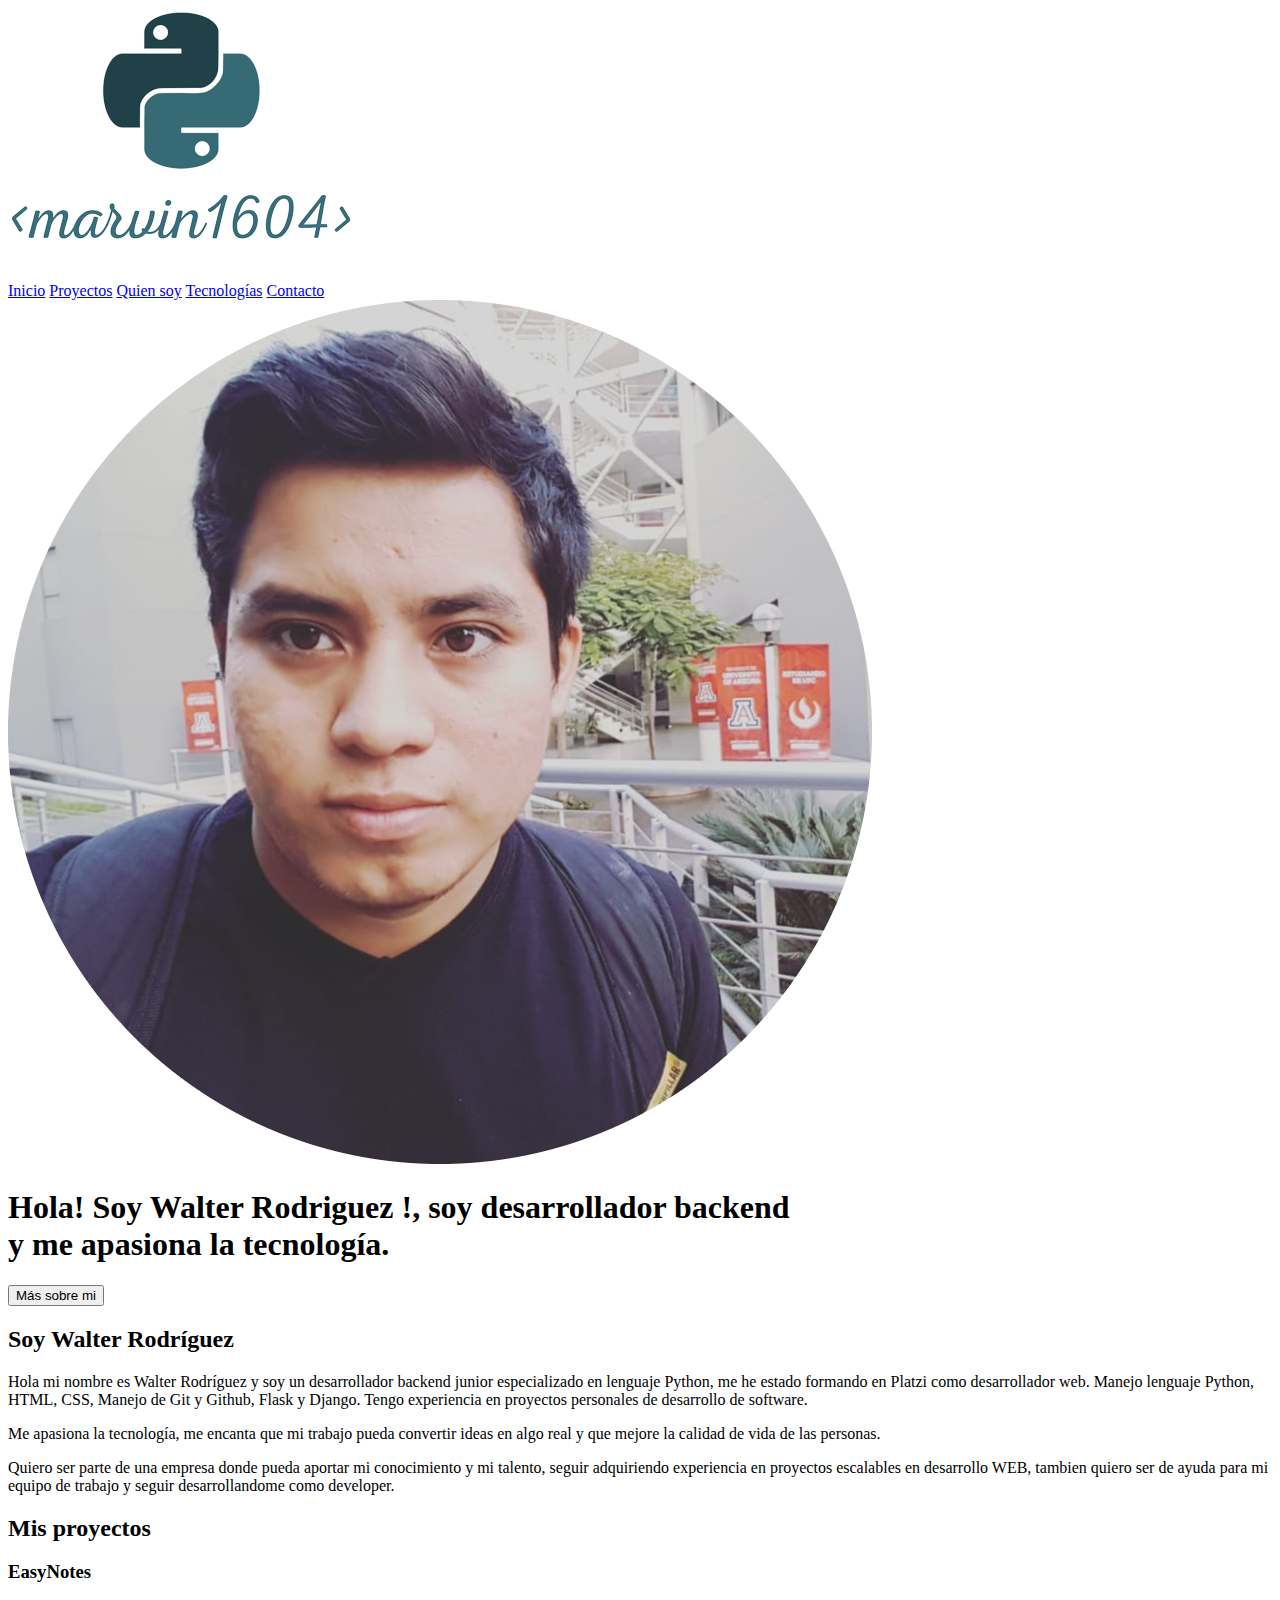
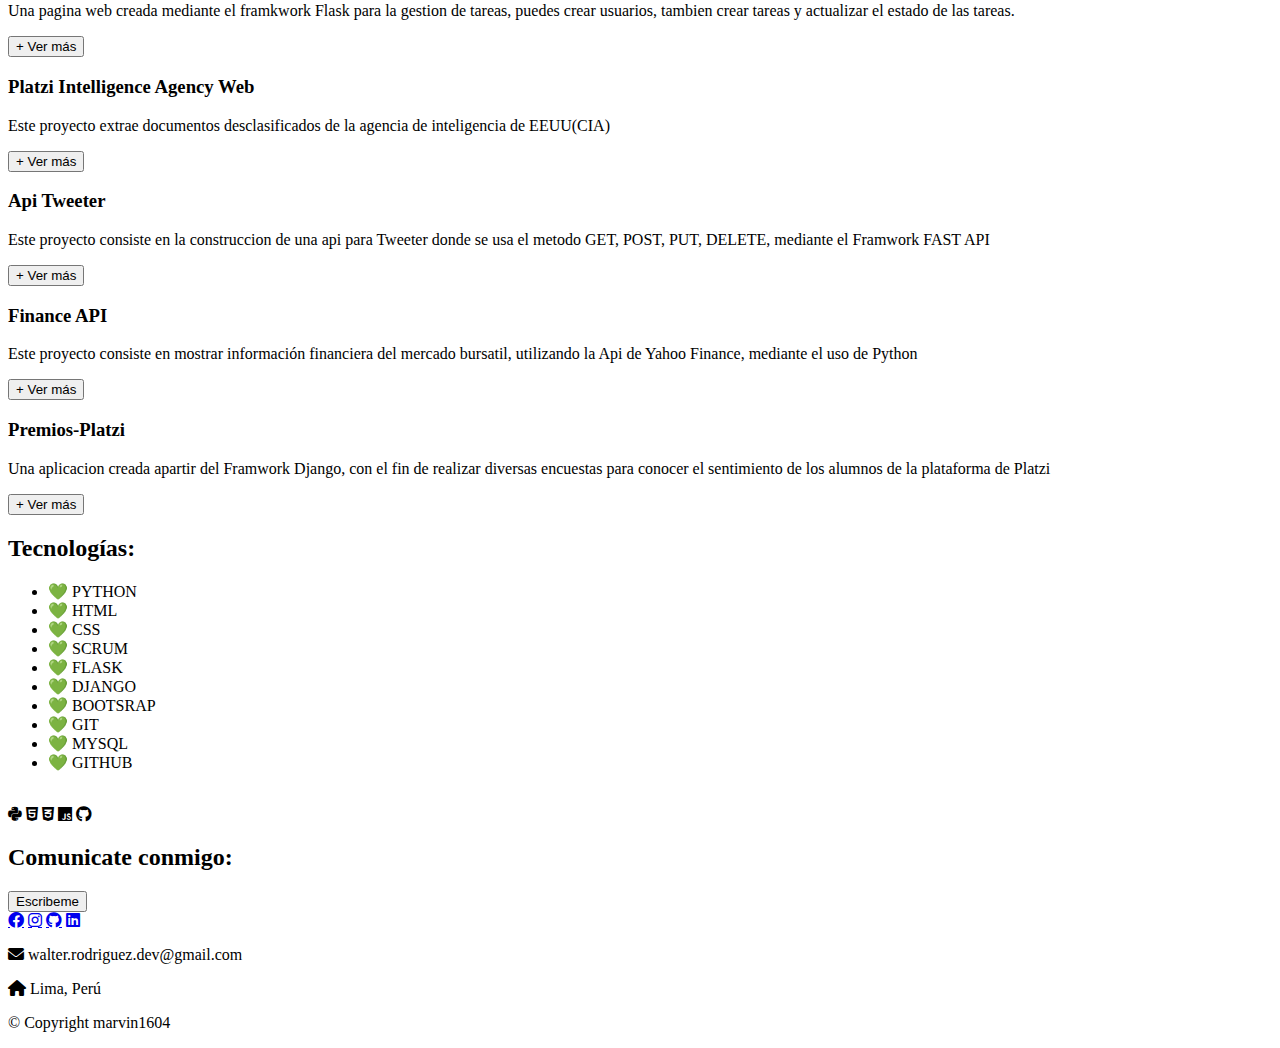
==== index.html @ da9e0333 "corrigiendo enlace de archivo css" ====
<!DOCTYPE html>
<html lang="es">
<head>
  <meta charset="UTF-8"/>
  <meta http-equiv="X-UA-Compatible" content="IE=edge">
  <meta name="description" content="Esta pagina te mostrará las proyectos de marvin1604"/>
  <meta name="robots" content="index,follow">
  <title>Marvin1604|Portafolio</title>
  <meta name="viewport" content="width=device-width, inictial-scale=1.0">
  <link rel="stylesheet" href="/portafolio/css/styles.css">
  <!-- <link rel="stylesheet" href="/css/styles.css"> -->
  <link rel="icon" type="icono.png" href="./images/icono.png" />
  <link rel="stylesheet" href="https://cdnjs.cloudflare.com/ajax/libs/font-awesome/6.0.0/css/all.min.css" integrity="sha512-9usAa10IRO0HhonpyAIVpjrylPvoDwiPUiKdWk5t3PyolY1cOd4DSE0Ga+ri4AuTroPR5aQvXU9xC6qOPnzFeg==" crossorigin="anonymous" referrerpolicy="no-referrer" />
</head>

<body>
  
  <header>
    <div class="container">
      <a href= "https://marvin1604.github.io/portafolio/"  class="logo">
        <img  src="./images/marvin1604-6.png" alt="logo-marca">
      </a>
      <h2 class="nombre"></h2>
      <nav>
        <a href="index.html">Inicio</a>
        <a href="#mis-proyectos">Proyectos</a>
        <a href="#soy-yo">Quien soy</a>
        <a href="#tecnologias">Tecnologías</a>
        <a href="#contactanos">Contacto</a>
      </nav>
    </div>    
  </header>

  <section id="hero">
    <img src="./images/foto2.png" />
    <h1>Hola! Soy Walter Rodriguez !, soy desarrollador backend<br>
      y me apasiona la tecnología.</h1>
    <form action="#soy-yo">
      <button>Más sobre mi</button>
    </form>
  </section>

  <section id="soy-yo">    
    <div class="container">
      <div class="img-container"></div> 
      <div class="texto">
        <h2>Soy <span class="color-acento">Walter Rodríguez</span> </h2>
        <p>Hola mi nombre es Walter Rodríguez y soy un desarrollador backend junior especializado en lenguaje Python, me he estado formando en Platzi como desarrollador web. Manejo lenguaje Python, HTML, CSS, Manejo de Git y Github, Flask y Django. Tengo experiencia en proyectos personales de desarrollo de software.
        </p>
        <p>
          Me apasiona la tecnología, me encanta que mi trabajo pueda convertir ideas en algo real y que mejore la calidad de vida de las personas.
        </p>
        <p>
          Quiero ser parte de una empresa donde pueda aportar mi conocimiento y mi talento, seguir adquiriendo experiencia en proyectos escalables en desarrollo WEB, tambien quiero ser de ayuda para mi equipo de trabajo y seguir desarrollandome como developer.
        </p>
      </div>     
    </div>
  </section>

  <section id="mis-proyectos">
    <div class="container">
      <h2>Mis proyectos</h2>
      <div class="proyectos">
        <div class="carta">
          <h3>EasyNotes</h3>
          <p>Una pagina web creada mediante el framkwork Flask para la gestion de tareas,
            puedes crear usuarios, tambien crear tareas y actualizar el estado de las tareas.

          </p>
          <form action="https://github.com/marvin1604/easy-notes">
            <button>+ Ver más</button>
          </form>        
        </div>
        <div class="carta">
          <h3>Platzi Intelligence Agency Web</h3>
          <p>Este proyecto extrae documentos desclasificados
             de la  agencia de inteligencia de EEUU(CIA)
          </p>
          <form action="https://github.com/marvin1604/intelligence-agency">
            <button>+ Ver más</button>
          </form>
        </div>
        <div class="carta">
          <h3>Api Tweeter</h3>
          <p>Este proyecto consiste en la construccion de una api para Tweeter
            donde se usa el metodo GET, POST, PUT, DELETE, mediante el Framwork FAST API
          </p>
          <form action="https://github.com/marvin1604/API_tweeter">
            <button>+ Ver más</button>
          </form>
        </div>
        <div class="carta">
          <h3>Finance API</h3>
          <p>Este proyecto consiste en mostrar información financiera del mercado bursatil,
            utilizando la Api de Yahoo Finance, mediante el uso de Python
          </p>
          <form action="https://github.com/marvin1604/financeAPI">
            <button>+ Ver más</button>
          </form>
        </div>
        <div class="carta">
          <h3>Premios-Platzi</h3>
          <p>Una aplicacion creada apartir del Framwork Django, con el fin de realizar 
            diversas encuestas para conocer el sentimiento de los alumnos de la plataforma
            de Platzi
          </p>
          <form action="https://github.com/marvin1604/Premios-Platzi">
            <button>+ Ver más</button>
          </form>
        </div>
      </div>      
    </div>

  </section>
  
  <section id="tecnologias">    
    <div class="container">
      <h2>Tecnologías:</h2>
      <ul>
        <li>💚 PYTHON</li>
        <li>💚 HTML</li>
        <li>💚 CSS</li>
        <li>💚 SCRUM</li>
        <li>💚 FLASK</li>
        <li>💚 DJANGO</li>
        <li>💚 BOOTSRAP</li>
        <li>💚 GIT</li>
        <li>💚 MYSQL</li>
        <li>💚 GITHUB</li>
        <br>
      </ul>      
    </div>
    <div class="buttons-tecnologias">
      <i class="fab fa-python"></i>
      <i class="fab fa-html5"></i>
      <i class="fab fa-css3-alt"></i>
      <i class="fab fa-js"></i>
      <i class="fa-brands fa-github"></i>
    </div>
  </section>

  <section id="contactanos">
    <h2>Comunicate conmigo:</h2>
    <form action="mailto:walter.rodriguez.dev@gmail.com">
      <button>Escribeme</button>
    </form>
  </section>

  <footer>
    <div class="container">
      <section id="buttons-footer"> 
        <a href="https://www.facebook.com/mar.rodriguez.7359/" class="fab fa-facebook"></a>
        <a href="https://www.instagram.com/developer_python_/" class="fab fa-instagram"></a>
        <a href="https://github.com/marvin1604" class="fab fa-github"></a>
        <a href="https://www.linkedin.com/in/walter-rodriguez-sanchez-67bb8a1b5/" class="fab fa-linkedin"></a>
      </section>
      <p id="email"><span class="fa-solid fa-envelope"></span> walter.rodriguez.dev@gmail.com</p>
      <!-- <p id="phone"><span class="fa-solid fa-mobile-screen-button"></span> +51921823153</p> -->
      <p id="country"> <span class="fa-solid fa-house"></span> Lima, Perú</p>

      <p>&copy; Copyright marvin1604 </p>
    </div>
  </footer>
  
  
  
</body>
</html>
---- css/styles.css ----
*{
    box-sizing: border-box;
}
html{
    scroll-behavior: smooth;
    /* width: 100%; */
}
body{
    font-family: sans-serif;
    margin: 0;
    
}
h1{ font-size: 3em}
h2{ font-size: 2.5em}
h3{ font-size: 2em}
p{ font-size: 1.25em}
ul{ list-style: none}
li{ font-size: 1.2em;}
button{
    font-size: 1em;
    padding: 15px 15px;
    border-radius: 15px;
    border: 2px solid grey;
    box-shadow: 2px 2px 10px rgb(0, 0, 0, 0.5);
    color: white;
    background-color: rgb(17, 159, 159);
}
button:hover{
    
    background-color: rgb(10, 96, 96);
}

.container{
    max-width: 1400px;
    margin: auto;
}

.color-acento{color: rgb(10, 96, 96)}

header{
    display: flex;
    min-height: 80px;
    background-color: rgb(245,245,245);
    justify-content: space-between;
    align-items: center;
    padding: 10px;
}

header.logo{
    margin: 10;
    display: flex;
    align-items: left;
    padding: 10px 10px;
}

header .container{
    display: flex;    
    /* flex-direction: column; */
    align-items: center;
}

.logo img{
    margin-left: 10px;
    width: 150px;
}
header nav{
    /* display:flex; */
    flex-direction: column;
    text-align: center;
    font-weight: 600;
    padding-bottom: 0px;
    font-weight: bold;
}
header nav a{
    padding: 15px;
    
}
header a{
    padding: 5px;
    text-decoration: none;
    font-weight: bold;
    color: black;
}

header a:hover{
    color: rgb(10, 96, 96);
}

#hero{
    display:flex;
    align-items: center;
    justify-content: center;
    text-align: center;
    flex-direction: column;
    height: 120vh;
    color: rgb(245,245,245);
    background-image: linear-gradient(
        0deg,
        rgba(0,0,0,0.5),
        rgba(0,0,0,0.5)
    ),url("/portafolio/images/hero2.jpg");
    background-repeat: no-repeat;
    background-size: cover;
    background-position: center center;
}

#hero button{
    font-size: 15px;
}
#hero img{
    height: 30%;
}

#soy-yo .img-container{
    margin: 0px;
}

#soy-yo .container{
    text-align: justify;
    padding: 230px 12px;
}

#mis-proyectos{
    background-color: rgb(6, 51, 51);
    color: rgb(245,245,245);
    text-align: center;

}

#mis-proyectos .container{
    padding: 230px 0px;
}
#mis-proyectos h2{
    margin-top: 30px;
    font-size: 3em;
}


#mis-proyectos .carta{
    background-size: cover;
    background-position: center center;
    padding: 50px;
    margin: 20px;
    border-radius: 20px;
}
.carta:first-child{
    background-image: linear-gradient(
        0deg,
        rgba(0,0,0,0.5),
        rgba(0,0,0,0.5)),
        url("/portafolio/images/easy.JPG");
    background-repeat: no-repeat;
    background-size: cover;
    background-position: center center;
    
}
.carta:nth-child(2){
    background-image: linear-gradient(
        0deg,
        rgba(0,0,0,0.5),
        rgba(0,0,0,0.5)),
        url("/portafolio/images/agency.JPG");
        background-repeat: no-repeat;
    background-size: cover;
    background-position: center center;
}
.carta:nth-child(3){
    background-image: linear-gradient(
        0deg,
        rgba(0,0,0,0.5),
        rgba(0,0,0,0.5)),
        url("/portafolio/images/fastapi.JPG");
        background-repeat: no-repeat;
    background-size: cover;
    background-position: center center;
    
}
.carta:nth-child(4){
    background-image: linear-gradient(
        0deg,
        rgba(0,0,0,0.5),
        rgba(0,0,0,0.5)),
        url("/portafolio/images/Finance-Api.JPG");
        background-repeat: no-repeat;
    background-size: cover;
    background-position: center center;
    
}
.carta:nth-child(5){
    background-image: linear-gradient(
        0deg,
        rgba(0,0,0,0.5),
        rgba(0,0,0,0.5)),
        url("/portafolio/images/premios_platzi.jpg");
        background-repeat: no-repeat;
    background-size: cover;
    background-position: center center;
    
}
#tecnologias{
    
    padding: 200px 12px;
}
#tecnologias .container{    
    text-align: initial;
    margin-left: 80px;
}
#tecnologias li{
    margin: 16px 0px;
    font-weight: bold;
}

#tecnologias .buttons-tecnologias{
    min-width: 300px;
    display: flex;
    justify-content: center;
    /* flex-direction: column; */
    text-align: center;
    justify-content: space-around;
    
}
#tecnologias i{
    padding: 20px 10px;
    text-decoration: none;
    font-size: 35px;
    width: 50px;
    height: 50px;
    line-height: 10px;
    text-align: center;
    color: white;
    background-color: rgb(124, 116, 19);
    border-radius: 50%;
    box-shadow: 2px 2px 5px rgb(0, 0, 0, 0.5);
    transition: all .4s ease-in-out;
}

#contactanos{
    display: flex;
    flex-direction: column;
    justify-content: center;
    align-items: center;
    text-align: center;
    background-color: rgb(6, 51, 51);
    color: rgb(245,245,245);
    height: 100vh;
}

footer{    
    background-color: rgb(245,245,245);
    padding: 10px ;
    text-align: center;
}
footer .container{
    
    color: rgb(8, 8, 9);
    font-weight: bold;
    font-size: 12px;    
}
footer #buttons-footer{
    min-width: 300px;
    display: flex;
    justify-content: center;
}
#buttons-footer a{
    text-decoration: none;
    font-size: 35px;
    width: 50px;
    height: 50px;
    line-height: 50px;
    text-align: center;
    color: white;
    background-color: rgb(19, 20, 80);
    border-radius: 50%;
    box-shadow: 2px 2px 5px rgb(0, 0, 0, 0.5);
    transition: all .4s ease-in-out;
}
#buttons-footer a:hover{
    transform: scale(1.2);
}

@media(min-width: 720px){
    header{
        position: fixed;
        width: 100%;
    }
    header .container{
        display: root;        
        flex-direction: row;
        justify-content: space-between;
    }
    header nav{        
        flex-direction: row;
        flex-direction: column;
        padding-bottom: 0px;
        padding-right: 30px;
        padding: 0 100px;        
    }
    header nav a{
        text-transform: uppercase ;
    }

    #soy-yo .container{
        display: flex;
        justify-content: space-evenly;
    }
    #soy-yo .texto{
        width: 50%;
        padding: 0px 40px;
        max-width: 600px;
        display: flex;
        flex-direction: column;
        justify-content: center;
    }
    #soy-yo .img-container{
        background-image: url(/portafolio/images/foto2.png);
        background-repeat: none;
        background-size: cover;
        background-position: center center;
        height: 500px;
        width: 500px;
    }
    #mis-proyectos .proyectos{
    display:flex;
    justify-content: center;    
    }

    #mis-proyectos p{
        display: block;  
        padding: 10px; 
        }
    #mis-proyectos h3{
        margin-top: 10px;  
        }
    #mis-proyectos h2{
        margin-top: 10px;
        font-size: 3em;
    }
    #mis-proyectos .carta{
        padding:  10px;
        max-width: 200px;  
        
    }
    .carta:first-child{
        background-image: linear-gradient(
            0deg,
            rgba(0,0,0,0.5),
            rgba(0,0,0,0.5)),
            url("/portafolio/images/easy.JPG");
        background-repeat: no-repeat;
        background-size: cover;
        background-position: center center;        
    }
    .carta:nth-child(2){
        background-image: linear-gradient(
            0deg,
            rgba(0,0,0,0.5),
            rgba(0,0,0,0.5)),
            url("/portafolio/images/agency.JPG");
            background-repeat: no-repeat;
        background-size: cover;
        background-position: center center;
    }
    .carta:nth-child(3){
        background-image: linear-gradient(
            0deg,
            rgba(0,0,0,0.5),
            rgba(0,0,0,0.5)),
            url("/portafolio/images/fastapi.JPG");
            background-repeat: no-repeat;
        background-size: cover;
        background-position: center center;
        
    }
    .carta:nth-child(4){
        background-image: linear-gradient(
            0deg,
            rgba(0,0,0,0.5),
            rgba(0,0,0,0.5)),
            url("/portafolio/images/Finance-Api.JPG");
            background-repeat: no-repeat;
        background-size: cover;
        background-position: center center;
        
    }
    .carta:nth-child(5){
        background-image: linear-gradient(
            0deg,
            rgba(0,0,0,0.5),
            rgba(0,0,0,0.5)),
            url("/portafolio/images/premios_platzi.jpg");
            background-repeat: no-repeat;
        background-size: cover;
        background-position: center center;
        
    }
    #tecnologias{
        background-image: url(/portafolio/images/tecnologias.png);
        background-size: 800px 400px;
        background-repeat: no-repeat;
        background-position: 70% 40%;        
    }
    #tecnologias .container{
        text-align: initial;
    }
    #tecnologias ul{
        margin-left: 150px;
    }
    #tecnologias i{
        padding: 30px 10px;
        text-decoration: none;
        font-size: 70px;
        width: 100px;
        height: 100px;
        line-height: 30px;
        text-align: center;
        color: white;
        background-color: rgb(124, 116, 19);
        border-radius: 50%;
        box-shadow: 2px 2px 5px rgb(0, 0, 0, 0.5);
        transition: all .4s ease-in-out;
    }
    #tecnologias i:hover{
        transform: scale(1.2);
    }    
}
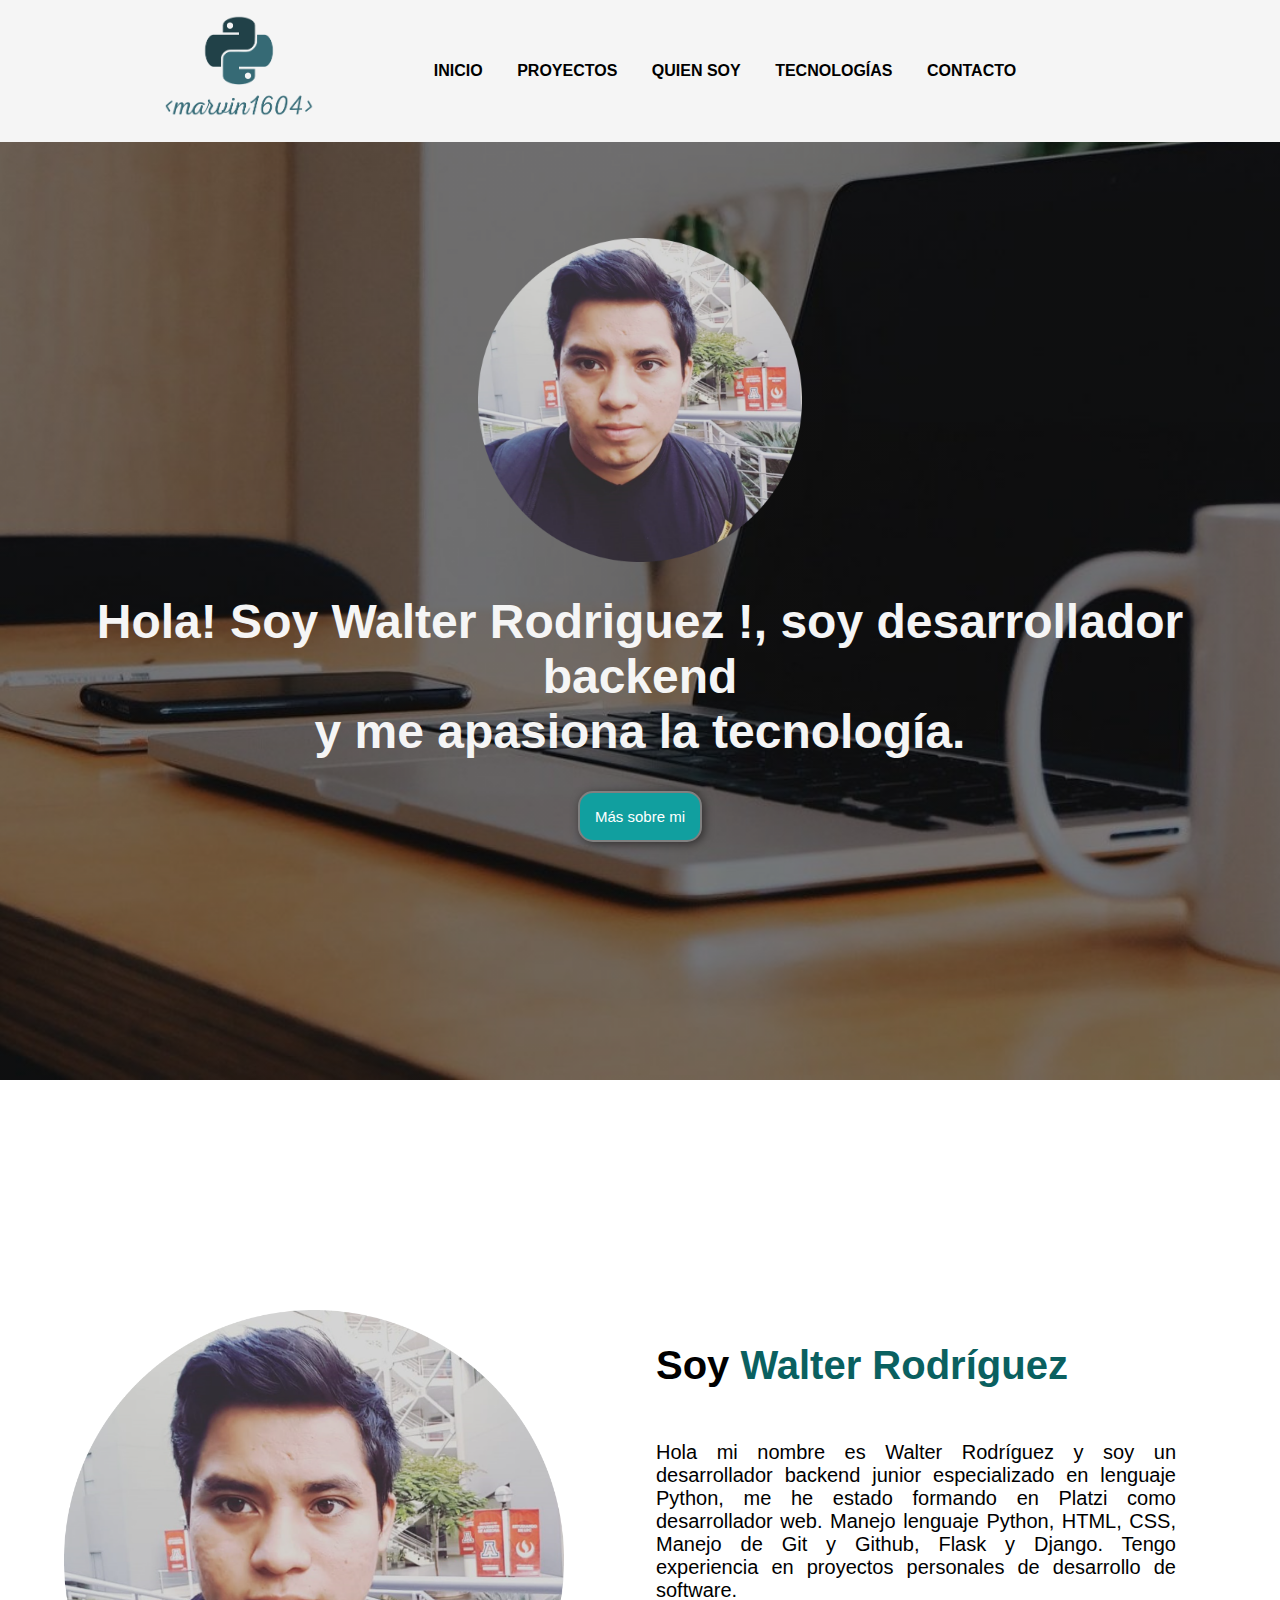
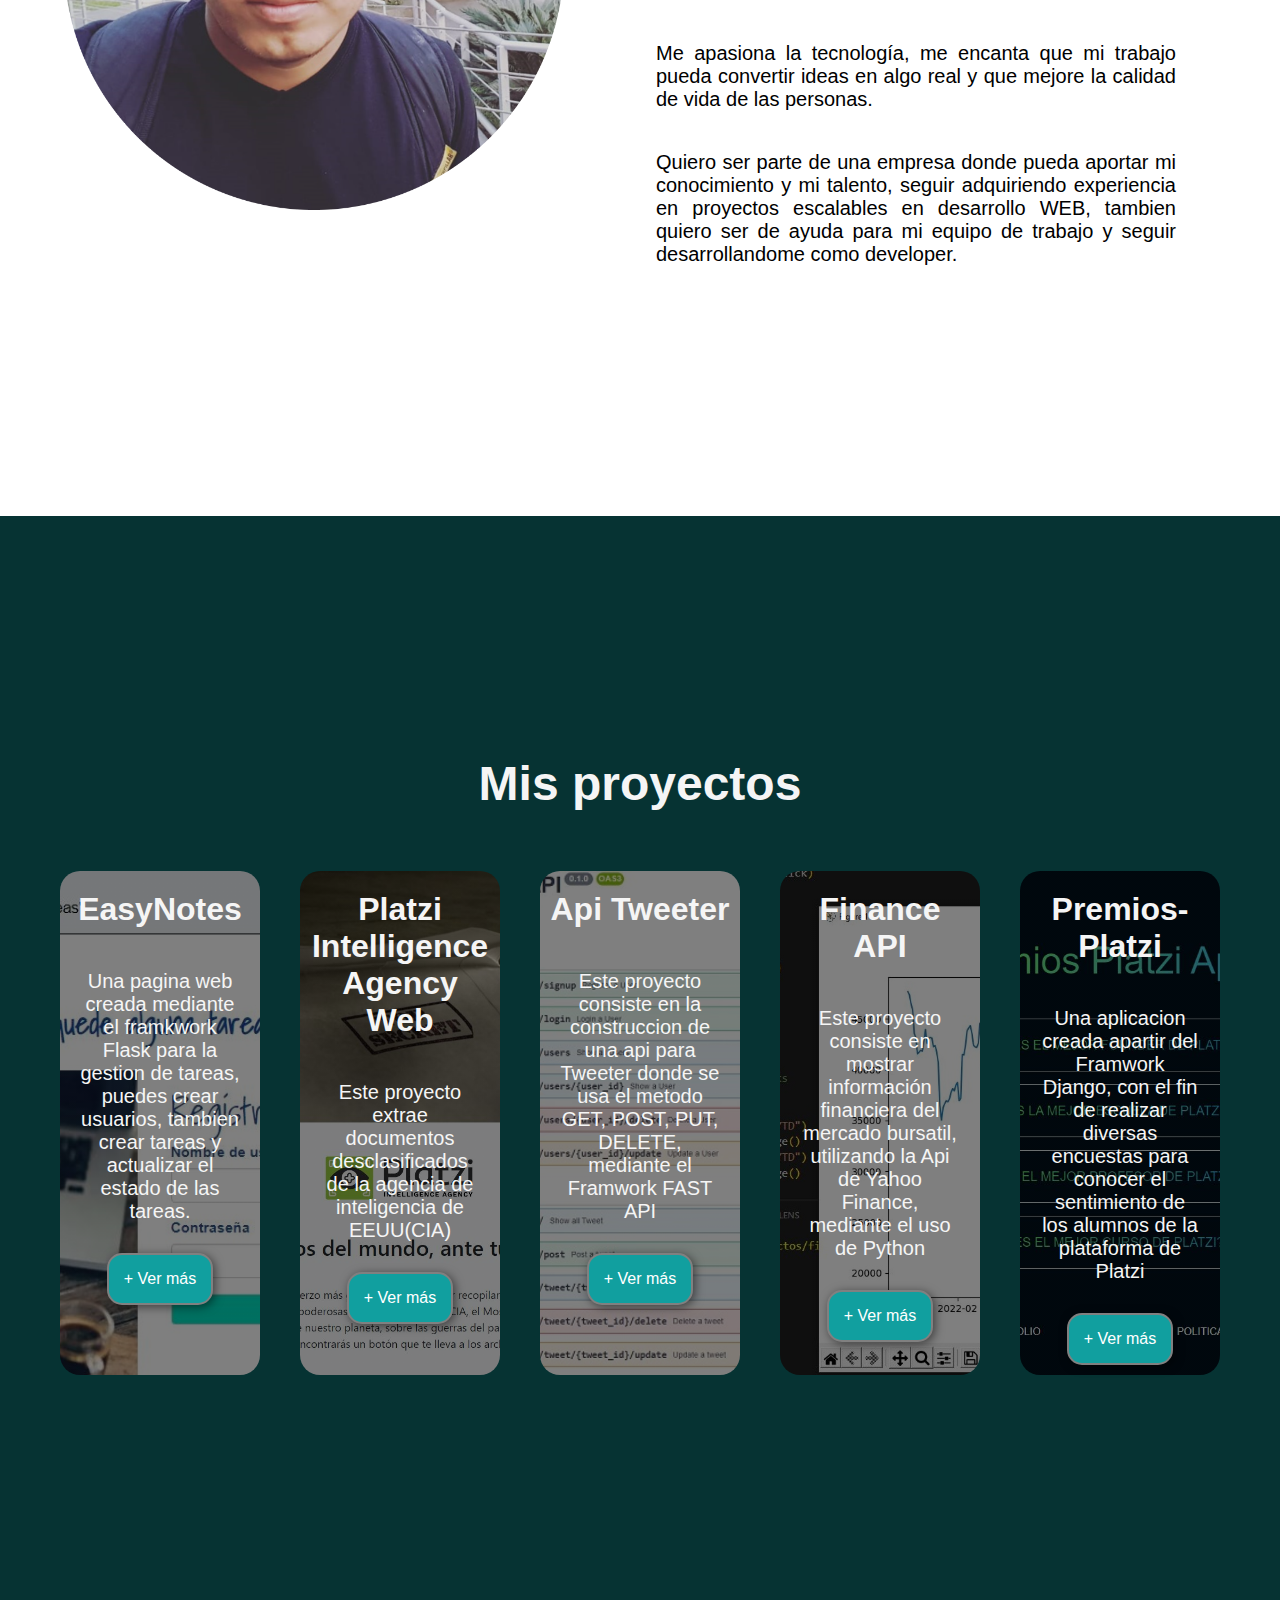
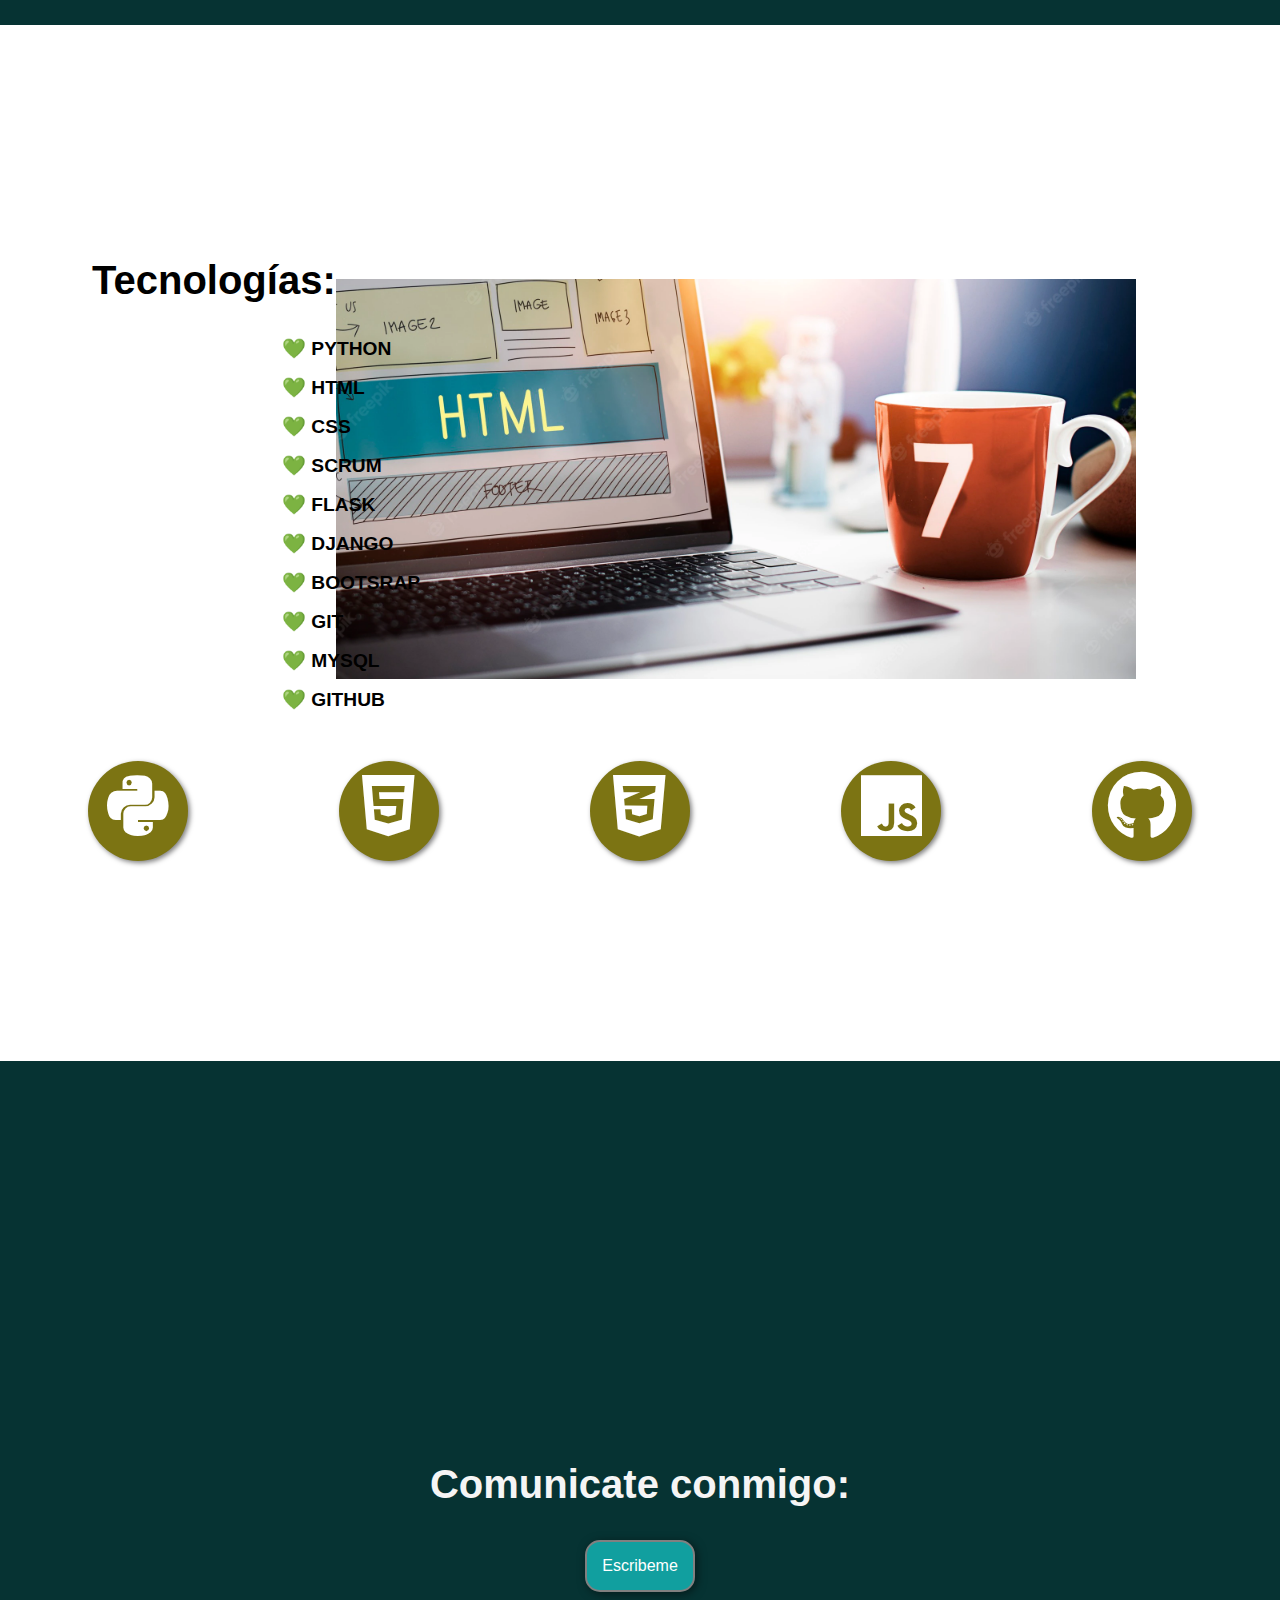
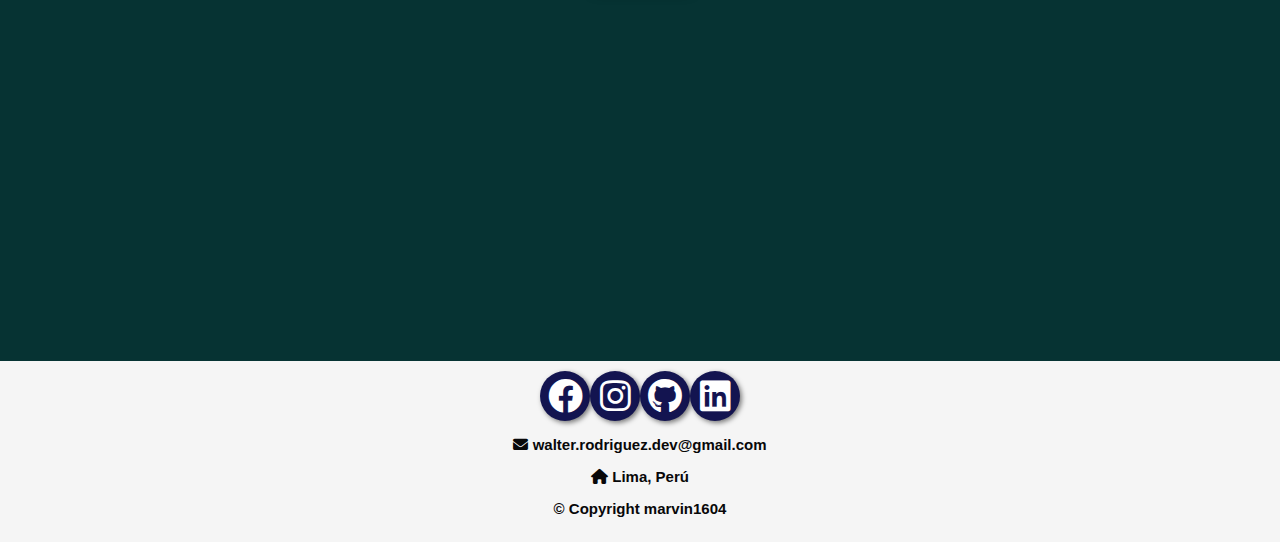
==== commit 770d98dc: "agregando rutas para imagenes" ====
--- a/index.html
+++ b/index.html
@@ -7,8 +7,7 @@
   <meta name="robots" content="index,follow">
   <title>Marvin1604|Portafolio</title>
   <meta name="viewport" content="width=device-width, inictial-scale=1.0">
-  <link rel="stylesheet" href="/portafolio/css/styles.css">
-  <!-- <link rel="stylesheet" href="/css/styles.css"> -->
+  <link rel="stylesheet" href="./css/styles.css">
   <link rel="icon" type="icono.png" href="./images/icono.png" />
   <link rel="stylesheet" href="https://cdnjs.cloudflare.com/ajax/libs/font-awesome/6.0.0/css/all.min.css" integrity="sha512-9usAa10IRO0HhonpyAIVpjrylPvoDwiPUiKdWk5t3PyolY1cOd4DSE0Ga+ri4AuTroPR5aQvXU9xC6qOPnzFeg==" crossorigin="anonymous" referrerpolicy="no-referrer" />
 </head>
--- a/css/styles.css
+++ b/css/styles.css
@@ -98,7 +98,7 @@
         0deg,
         rgba(0,0,0,0.5),
         rgba(0,0,0,0.5)
-    ),url("/portafolio/images/hero2.jpg");
+    ),url("../images/hero2.jpg");
     background-repeat: no-repeat;
     background-size: cover;
     background-position: center center;
@@ -148,7 +148,7 @@
         0deg,
         rgba(0,0,0,0.5),
         rgba(0,0,0,0.5)),
-        url("/portafolio/images/easy.JPG");
+        url("../images/easy.JPG");
     background-repeat: no-repeat;
     background-size: cover;
     background-position: center center;
@@ -159,7 +159,7 @@
         0deg,
         rgba(0,0,0,0.5),
         rgba(0,0,0,0.5)),
-        url("/portafolio/images/agency.JPG");
+        url("../images/agency.JPG");
         background-repeat: no-repeat;
     background-size: cover;
     background-position: center center;
@@ -169,7 +169,7 @@
         0deg,
         rgba(0,0,0,0.5),
         rgba(0,0,0,0.5)),
-        url("/portafolio/images/fastapi.JPG");
+        url("../images/fastapi.JPG");
         background-repeat: no-repeat;
     background-size: cover;
     background-position: center center;
@@ -180,7 +180,7 @@
         0deg,
         rgba(0,0,0,0.5),
         rgba(0,0,0,0.5)),
-        url("/portafolio/images/Finance-Api.JPG");
+        url("../images/Finance-Api.JPG");
         background-repeat: no-repeat;
     background-size: cover;
     background-position: center center;
@@ -191,7 +191,7 @@
         0deg,
         rgba(0,0,0,0.5),
         rgba(0,0,0,0.5)),
-        url("/portafolio/images/premios_platzi.jpg");
+        url("../images/premios_platzi.JPG");
         background-repeat: no-repeat;
     background-size: cover;
     background-position: center center;
@@ -312,7 +312,7 @@
         justify-content: center;
     }
     #soy-yo .img-container{
-        background-image: url(/portafolio/images/foto2.png);
+        background-image: url(../images/foto2.png);
         background-repeat: none;
         background-size: cover;
         background-position: center center;
@@ -345,7 +345,7 @@
             0deg,
             rgba(0,0,0,0.5),
             rgba(0,0,0,0.5)),
-            url("/portafolio/images/easy.JPG");
+            url("../images/easy.JPG");
         background-repeat: no-repeat;
         background-size: cover;
         background-position: center center;        
@@ -355,7 +355,7 @@
             0deg,
             rgba(0,0,0,0.5),
             rgba(0,0,0,0.5)),
-            url("/portafolio/images/agency.JPG");
+            url("../images/agency.JPG");
             background-repeat: no-repeat;
         background-size: cover;
         background-position: center center;
@@ -365,7 +365,7 @@
             0deg,
             rgba(0,0,0,0.5),
             rgba(0,0,0,0.5)),
-            url("/portafolio/images/fastapi.JPG");
+            url("../images/fastapi.JPG");
             background-repeat: no-repeat;
         background-size: cover;
         background-position: center center;
@@ -376,7 +376,7 @@
             0deg,
             rgba(0,0,0,0.5),
             rgba(0,0,0,0.5)),
-            url("/portafolio/images/Finance-Api.JPG");
+            url("../images/Finance-Api.JPG");
             background-repeat: no-repeat;
         background-size: cover;
         background-position: center center;
@@ -387,14 +387,14 @@
             0deg,
             rgba(0,0,0,0.5),
             rgba(0,0,0,0.5)),
-            url("/portafolio/images/premios_platzi.jpg");
+            url("../images/premios_platzi.JPG");
             background-repeat: no-repeat;
         background-size: cover;
         background-position: center center;
         
     }
     #tecnologias{
-        background-image: url(/portafolio/images/tecnologias.png);
+        background-image: url(../images/tecnologias.png);
         background-size: 800px 400px;
         background-repeat: no-repeat;
         background-position: 70% 40%;        
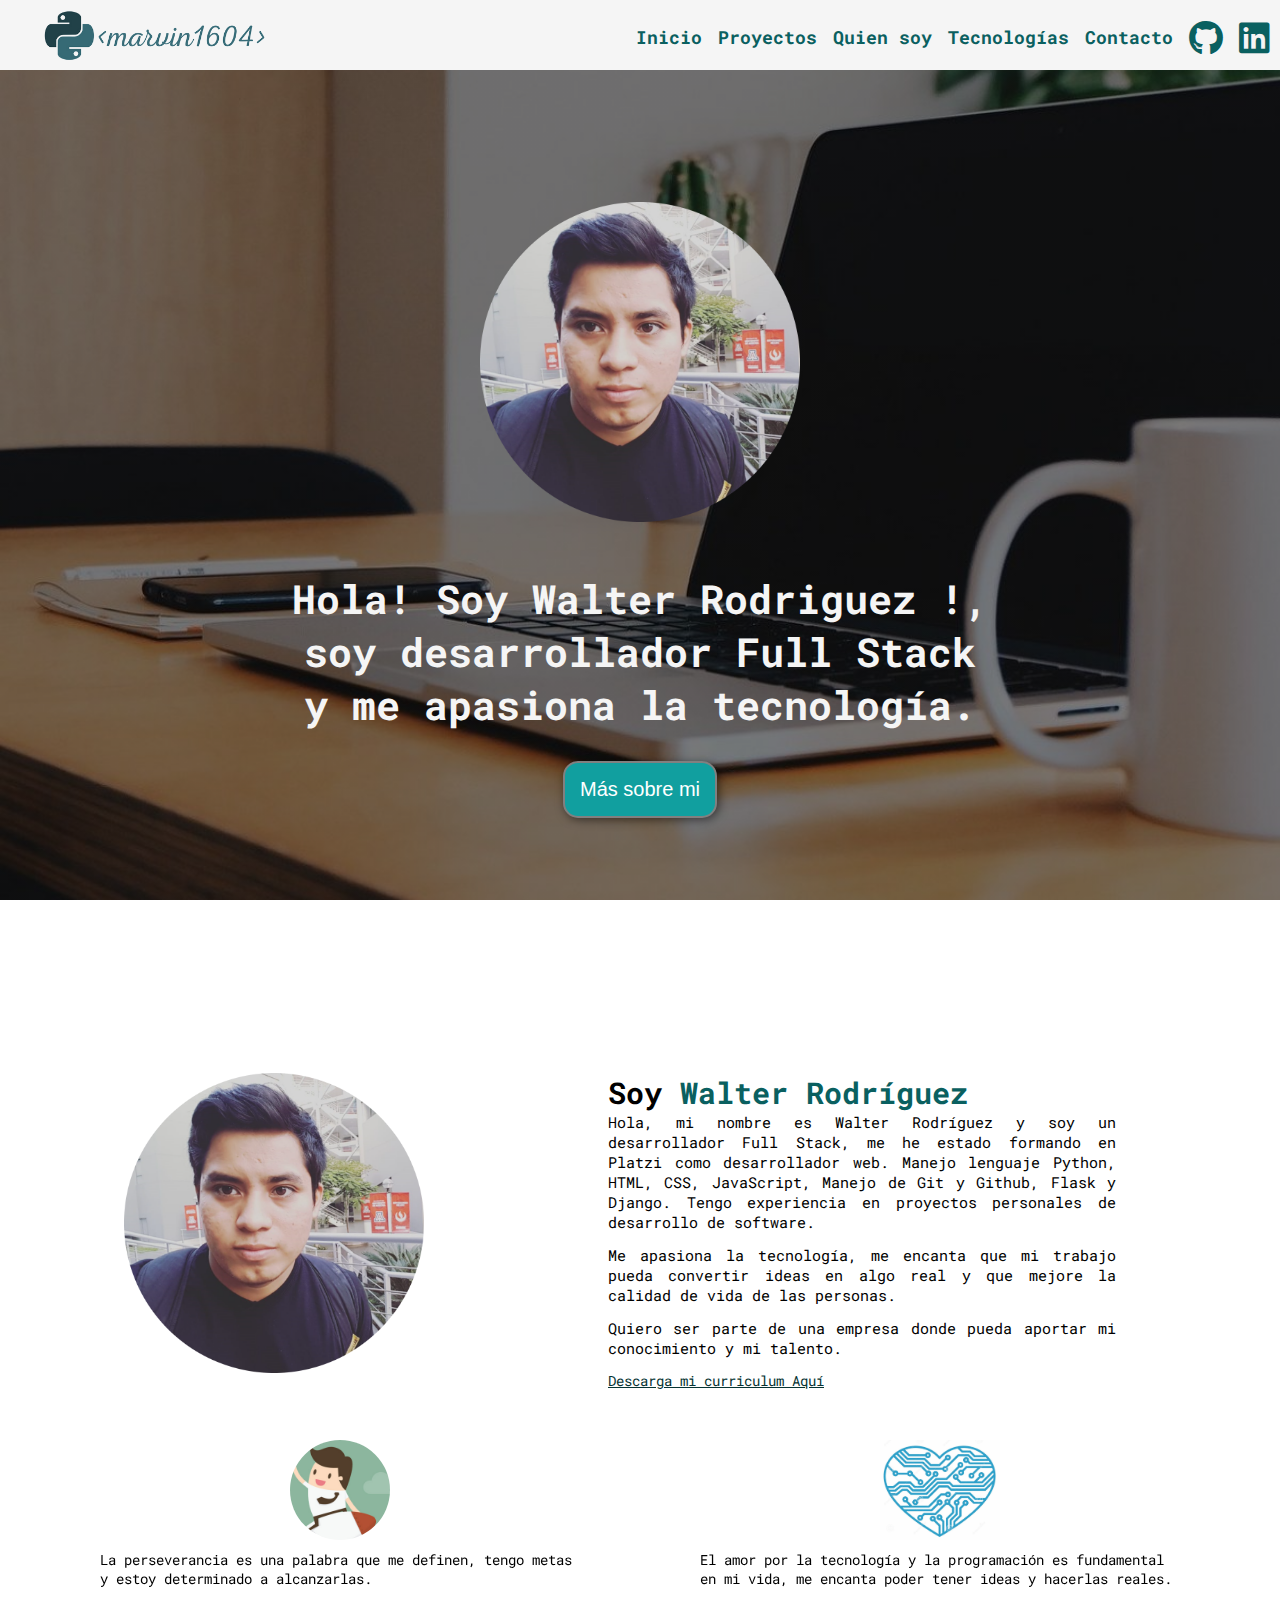
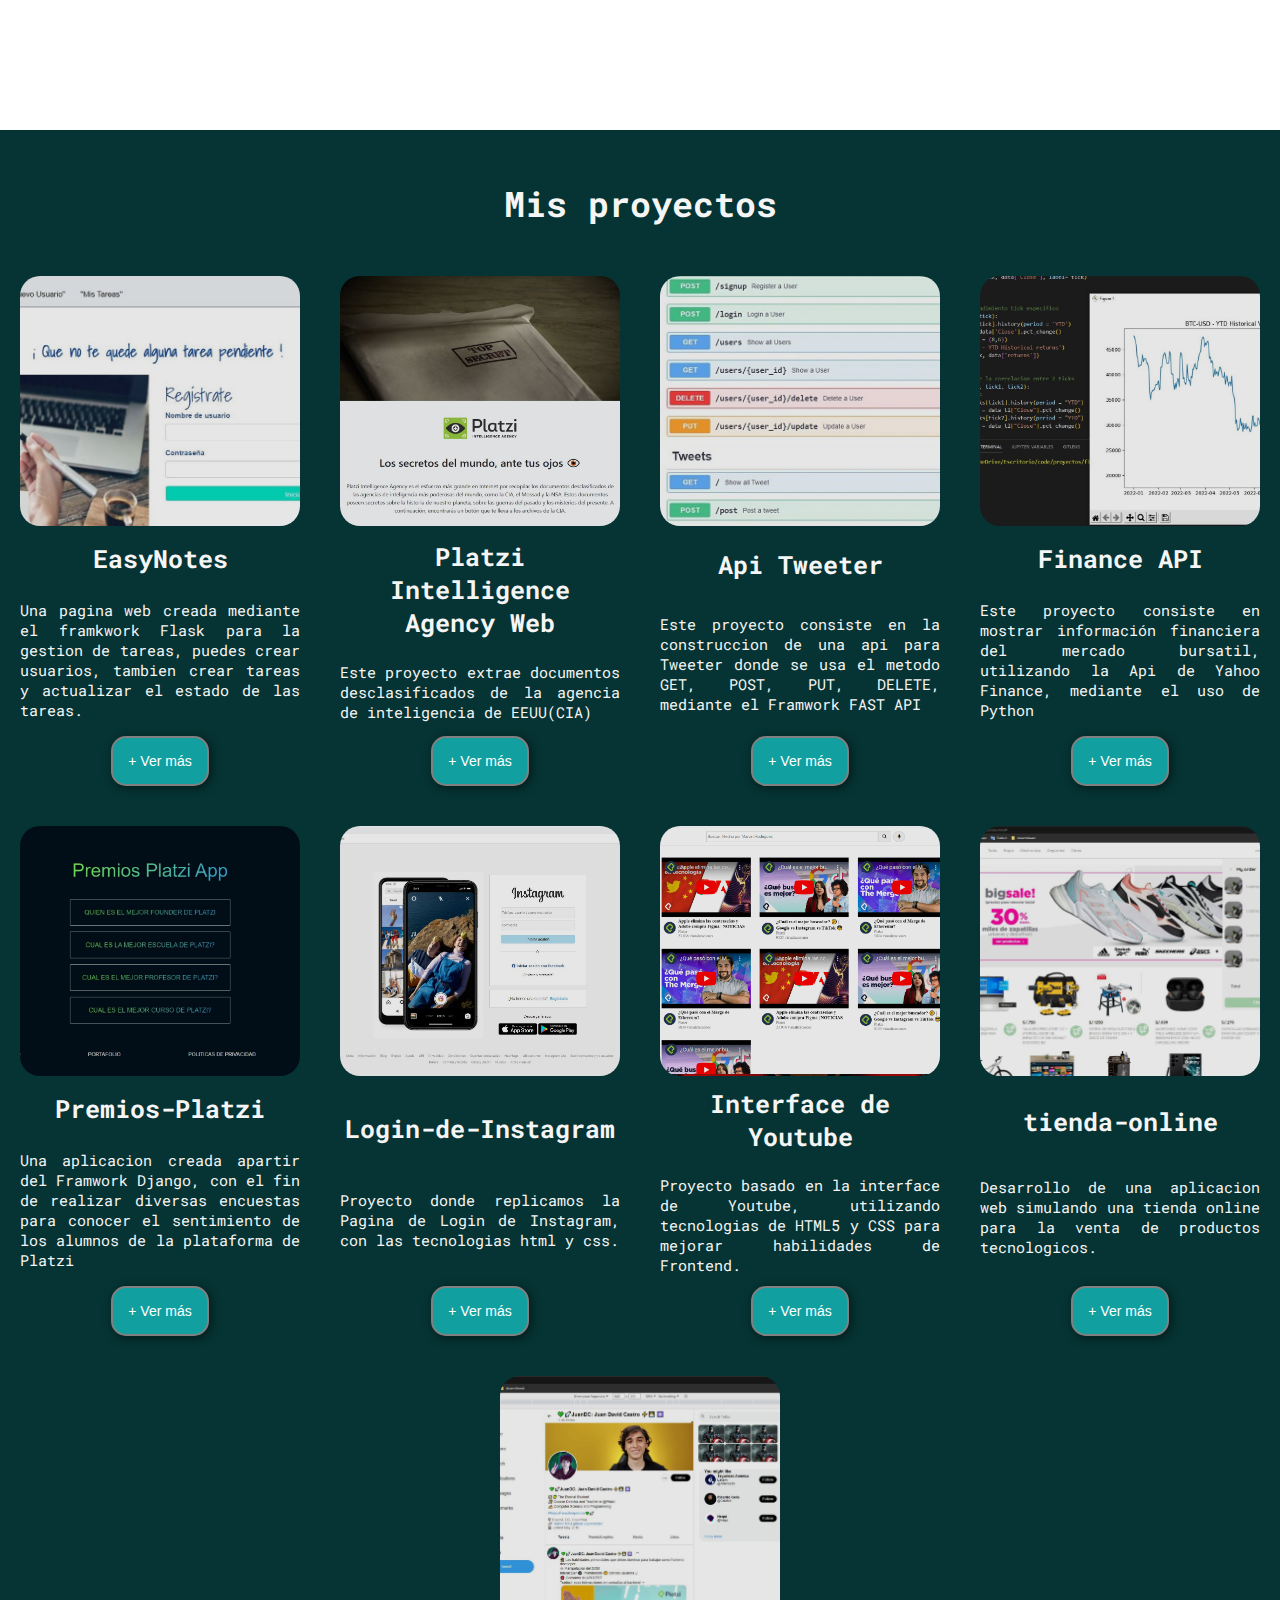
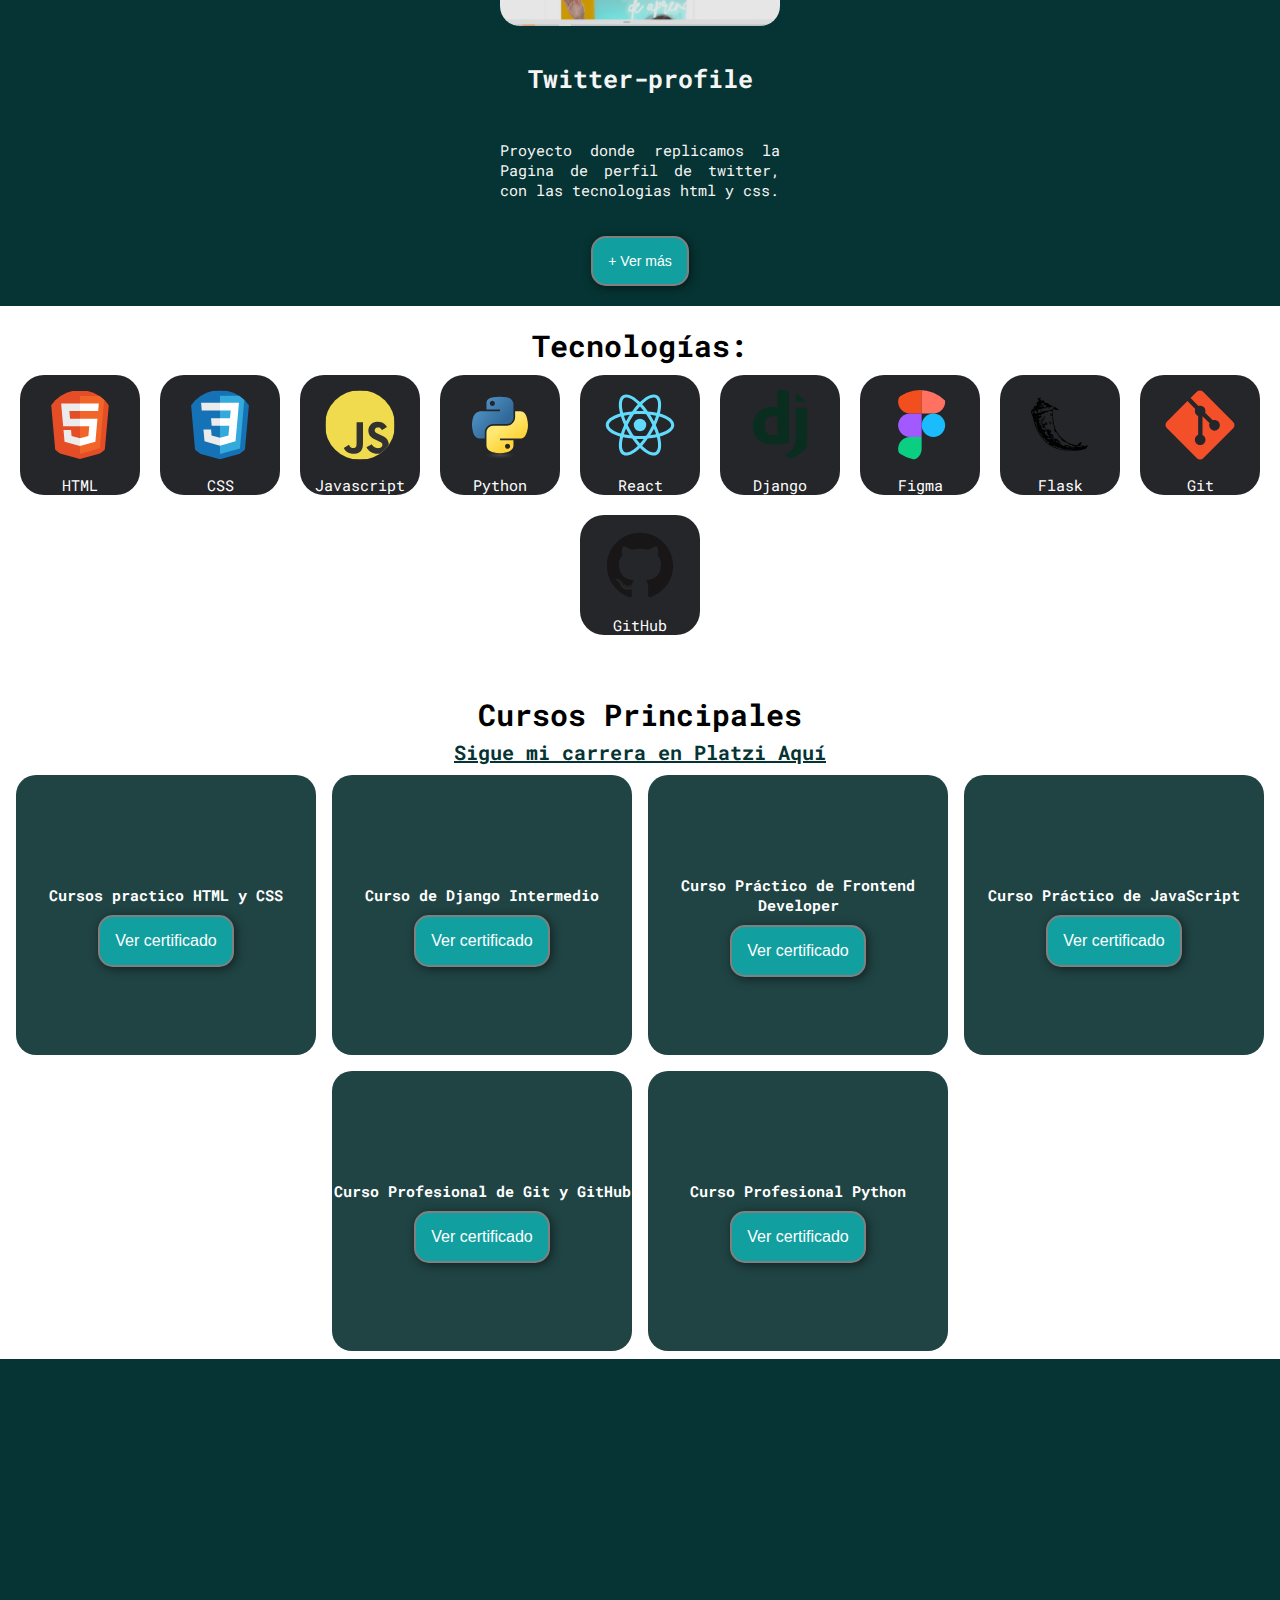
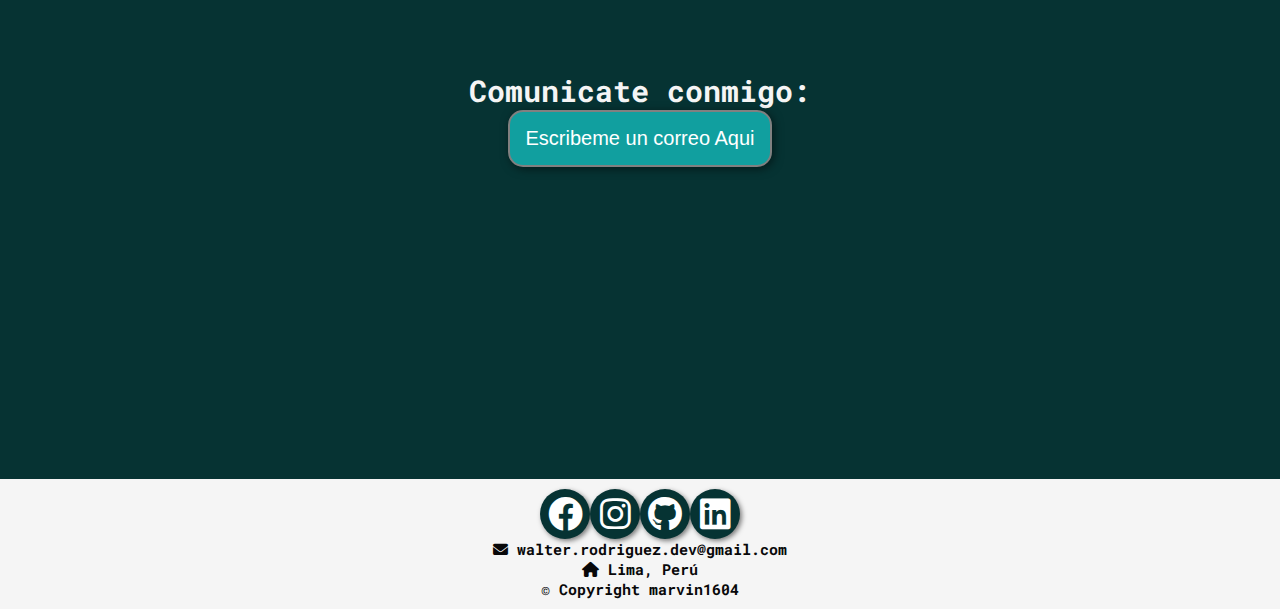
==== commit a7a07ba6: "Se modifico diseño mobile, se agrego nuevos proyectos y se corrigio estilos" ====
--- a/index.html
+++ b/index.html
@@ -7,6 +7,10 @@
   <meta name="robots" content="index,follow">
   <title>Marvin1604|Portafolio</title>
   <meta name="viewport" content="width=device-width, inictial-scale=1.0">
+  <link rel="preconnect" href="https://fonts.googleapis.com">
+  <link rel="preconnect" href="https://fonts.gstatic.com" crossorigin>
+  <link href="https://fonts.googleapis.com/css2?family=Roboto+Mono:wght@300;400;500;700&display=swap" rel="stylesheet">
+
   <link rel="stylesheet" href="./css/styles.css">
   <link rel="icon" type="icono.png" href="./images/icono.png" />
   <link rel="stylesheet" href="https://cdnjs.cloudflare.com/ajax/libs/font-awesome/6.0.0/css/all.min.css" integrity="sha512-9usAa10IRO0HhonpyAIVpjrylPvoDwiPUiKdWk5t3PyolY1cOd4DSE0Ga+ri4AuTroPR5aQvXU9xC6qOPnzFeg==" crossorigin="anonymous" referrerpolicy="no-referrer" />
@@ -15,24 +19,55 @@
 <body>
   
   <header>
-    <div class="container">
-      <a href= "https://marvin1604.github.io/portafolio/"  class="logo">
-        <img  src="./images/marvin1604-6.png" alt="logo-marca">
-      </a>
-      <h2 class="nombre"></h2>
-      <nav>
+    <nav class="container">
+      <div class="navbar-left">
+        <a href= "https://marvin1604.github.io/portafolio/"  class="logo">
+          <img  src="./images/logo-marvin1604-removebg-preview.png" alt="logo-marca">
+        </a>
+        <!-- <h2 class="nombre">Mi portafolio</h2> -->
+      </div>   
+      <div class="navbar-rigth">
         <a href="index.html">Inicio</a>
         <a href="#mis-proyectos">Proyectos</a>
         <a href="#soy-yo">Quien soy</a>
         <a href="#tecnologias">Tecnologías</a>
-        <a href="#contactanos">Contacto</a>
-      </nav>
-    </div>    
+        <a href="#contactanos">Contacto</a>        
+      </div>
+      <div class="menu-mobile-bars">
+        <a class="fa-solid fa-bars" id="bars" ></a>
+      </div >
+      <div class="menu-cantactame-desktop">
+        <a href="https://github.com/marvin1604" class="fab fa-github"></a>
+        <a href="https://www.linkedin.com/in/walter-rodriguez-sanchez-67bb8a1b5/" class="fab fa-linkedin"></a>
+    </div>
+    </nav>    
   </header>
+
+  <section class="menu-mobile-container inactive">
+    <a href= "https://marvin1604.github.io/portafolio/"  class="logo">
+      <img  src="./images/logo-marvin1604-removebg-preview.png" alt="logo-marca">
+    </a>
+    <h2>Soy Walter Rodriguez, Bienvenido</h2>
+    <i class="fa-solid fa-xmark" id="menu-mobile-close"></i>
+    <ul class="menu-mobile">
+        <li><a href="index.html">Inicio</a></li>
+        <li><a href="#mis-proyectos">Proyectos</a></li>
+        <li><a href="#soy-yo">Quien soy</a></li>
+        <li><a href="#tecnologias">Tecnologías</a></li>
+        <li><a href="#contactanos">Contacto</a></li> 
+    </ul>
+    <h3> Contactame:</h3>
+    <ul class="menu-cantactame">
+        <a href="https://www.instagram.com/developer_python_/" class="fab fa-instagram"></a>
+        <a href="https://github.com/marvin1604" class="fab fa-github"></a>
+        <a href="https://www.linkedin.com/in/walter-rodriguez-sanchez-67bb8a1b5/" class="fab fa-linkedin"></a>
+        <a href="https://twitter.com/MarvinR89804251" class="fa-brands fa-twitter"></a>
+    </ul>
+  </section>
 
   <section id="hero">
     <img src="./images/foto2.png" />
-    <h1>Hola! Soy Walter Rodriguez !, soy desarrollador backend<br>
+    <h1>Hola! Soy Walter Rodriguez !,<br> soy desarrollador Full Stack<br>
       y me apasiona la tecnología.</h1>
     <form action="#soy-yo">
       <button>Más sobre mi</button>
@@ -44,15 +79,30 @@
       <div class="img-container"></div> 
       <div class="texto">
         <h2>Soy <span class="color-acento">Walter Rodríguez</span> </h2>
-        <p>Hola mi nombre es Walter Rodríguez y soy un desarrollador backend junior especializado en lenguaje Python, me he estado formando en Platzi como desarrollador web. Manejo lenguaje Python, HTML, CSS, Manejo de Git y Github, Flask y Django. Tengo experiencia en proyectos personales de desarrollo de software.
+        <p>Hola, mi nombre es Walter Rodríguez y soy un desarrollador Full Stack, me he estado formando en Platzi como desarrollador web. Manejo lenguaje Python, HTML, CSS, JavaScript, Manejo de Git y Github, Flask y Django. Tengo experiencia en proyectos personales de desarrollo de software.
         </p>
+        <br>
         <p>
           Me apasiona la tecnología, me encanta que mi trabajo pueda convertir ideas en algo real y que mejore la calidad de vida de las personas.
         </p>
+        <br>
         <p>
-          Quiero ser parte de una empresa donde pueda aportar mi conocimiento y mi talento, seguir adquiriendo experiencia en proyectos escalables en desarrollo WEB, tambien quiero ser de ayuda para mi equipo de trabajo y seguir desarrollandome como developer.
+          Quiero ser parte de una empresa donde pueda aportar mi conocimiento y mi talento.
         </p>
-      </div>     
+        <br>
+        <a href="https://drive.google.com/file/d/1vknRLtTCIvzQjGVY7F0G4fQCGpI4QyWr/view">Descarga mi curriculum Aquí</a>
+
+      </div>          
+    </div>
+    <div class="soy-yo-extras">
+      <div class="perseverancia">
+        <img src="./images/perseverante.png" alt="">
+        <p>La perseverancia es una palabra que me definen, tengo metas y estoy determinado a alcanzarlas.</p>
+      </div>
+      <div class="amor">
+        <img src="./images/amor-tecnologia.jpg" alt="">
+        <p>El amor por la tecnología y la programación es fundamental en mi vida, me encanta poder tener ideas y hacerlas reales.</p>
+    </div>
     </div>
   </section>
 
@@ -60,17 +110,20 @@
     <div class="container">
       <h2>Mis proyectos</h2>
       <div class="proyectos">
-        <div class="carta">
+
+        <div class="carta">
+          <img src="./images/proyectos/easy.JPG" alt="">
           <h3>EasyNotes</h3>
           <p>Una pagina web creada mediante el framkwork Flask para la gestion de tareas,
             puedes crear usuarios, tambien crear tareas y actualizar el estado de las tareas.
-
           </p>
           <form action="https://github.com/marvin1604/easy-notes">
             <button>+ Ver más</button>
           </form>        
         </div>
-        <div class="carta">
+
+        <div class="carta">
+          <img src="./images/proyectos/agency.JPG" alt="">
           <h3>Platzi Intelligence Agency Web</h3>
           <p>Este proyecto extrae documentos desclasificados
              de la  agencia de inteligencia de EEUU(CIA)
@@ -79,7 +132,9 @@
             <button>+ Ver más</button>
           </form>
         </div>
-        <div class="carta">
+
+        <div class="carta">
+          <img src="./images/proyectos/fastapi.JPG" alt="">
           <h3>Api Tweeter</h3>
           <p>Este proyecto consiste en la construccion de una api para Tweeter
             donde se usa el metodo GET, POST, PUT, DELETE, mediante el Framwork FAST API
@@ -88,7 +143,9 @@
             <button>+ Ver más</button>
           </form>
         </div>
-        <div class="carta">
+
+        <div class="carta">
+          <img src="./images/proyectos/Finance-Api.JPG" alt="">
           <h3>Finance API</h3>
           <p>Este proyecto consiste en mostrar información financiera del mercado bursatil,
             utilizando la Api de Yahoo Finance, mediante el uso de Python
@@ -98,6 +155,7 @@
           </form>
         </div>
         <div class="carta">
+          <img src="./images/proyectos/premios_platzi.JPG" alt="">
           <h3>Premios-Platzi</h3>
           <p>Una aplicacion creada apartir del Framwork Django, con el fin de realizar 
             diversas encuestas para conocer el sentimiento de los alumnos de la plataforma
@@ -107,6 +165,44 @@
             <button>+ Ver más</button>
           </form>
         </div>
+        <div class="carta">
+          <img src="./images/proyectos/instagram.JPG" alt="">
+          <h3>Login-de-Instagram</h3>
+          <p>Proyecto donde replicamos la Pagina de Login de Instagram, con las tecnologias html y css.
+          </p>
+          <form action="https://github.com/marvin1604/Login-de-Instagram">
+            <button>+ Ver más</button>
+          </form>
+        </div>
+        <div class="carta">
+          <img src="./images/proyectos/youtube-replica.PNG" alt="">
+          <h3>Interface de Youtube</h3>
+          <p>Proyecto basado en la interface de Youtube, utilizando tecnologias de HTML5 y CSS para mejorar habilidades de Frontend.
+          </p>
+          <form action="https://github.com/marvin1604/interface-de-youtube">
+            <button>+ Ver más</button>
+          </form>
+        </div>
+        <div class="carta">
+          <img src="./images/proyectos/tienda-online.JPG" alt="">
+          <h3>tienda-online</h3>
+          <p>Desarrollo de una aplicacion web simulando una tienda online para la venta de productos tecnologicos.
+          </p>
+          <form action="https://github.com/marvin1604/tienda-online">
+            <button>+ Ver más</button>
+          </form>
+        </div>
+        <div class="carta">
+          <img src="./images/proyectos/twiter.JPG" alt="">
+          <h3>Twitter-profile</h3>
+          <p>Proyecto donde replicamos la Pagina de perfil de twitter, con las tecnologias html y css.
+          </p>
+          <form action="https://github.com/marvin1604/Twitter-profile">
+            <button>+ Ver más</button>
+          </form>
+        </div>
+
+
       </div>      
     </div>
 
@@ -115,33 +211,105 @@
   <section id="tecnologias">    
     <div class="container">
       <h2>Tecnologías:</h2>
-      <ul>
-        <li>💚 PYTHON</li>
-        <li>💚 HTML</li>
-        <li>💚 CSS</li>
-        <li>💚 SCRUM</li>
-        <li>💚 FLASK</li>
-        <li>💚 DJANGO</li>
-        <li>💚 BOOTSRAP</li>
-        <li>💚 GIT</li>
-        <li>💚 MYSQL</li>
-        <li>💚 GITHUB</li>
-        <br>
-      </ul>      
-    </div>
-    <div class="buttons-tecnologias">
-      <i class="fab fa-python"></i>
-      <i class="fab fa-html5"></i>
-      <i class="fab fa-css3-alt"></i>
-      <i class="fab fa-js"></i>
-      <i class="fa-brands fa-github"></i>
-    </div>
+      <div class="container-images-tecnologias">
+        <div>
+          <img src="./images/tecnologias/html5-original.svg" alt="">
+          <p>HTML</p>
+        </div>
+        <div>
+          <img src="./images/tecnologias/css3-original.svg" alt="">
+          <p>CSS</p>
+        </div>
+        <div>
+          <img src="./images/tecnologias/javascript-original.svg"
+         alt="">
+          <p>Javascript</p>
+        </div>
+        <div>
+          <img src="./images/tecnologias/python-original.svg" alt="">
+          <p>Python</p>
+        </div>
+        <div>
+          <img src="./images/tecnologias/react-original.svg" alt="">
+          <p>React</p>
+        </div>
+        <div>
+          <img src="./images/tecnologias/django-plain.svg" alt="">
+          <p>Django</p>
+        </div>
+        <div>
+          <img src="./images/tecnologias/figma-original.svg" alt="">
+          <p>Figma</p>
+        </div>
+        <div>
+          <img src="./images/tecnologias/flask-original.svg" alt="">
+          <p>Flask</p>
+        </div>
+        <div>
+          <img src="./images/tecnologias/git-original.svg" alt="">
+          <p>Git</p>
+        </div>
+        <div>
+          <img src="./images/tecnologias/github-original.svg" alt=""> 
+          <p>GitHub</p>
+        </div>
+      </div>
+      
+      <h2>Cursos Principales</h2>
+      <h3><a href="https://platzi.com/p/walter.rodriguez1992/">Sigue mi carrera en Platzi Aquí</a></h3>
+      <div class="container-images-cursos">
+        <div class="curso-1">
+          <img src="https://static.platzi.com/media/achievements/badge-practico-html-css-1-106665ee-bf4f-4301-8991-1fab9e54a73e.png" alt="">
+          <p>Cursos practico HTML y CSS</p>
+          <form action="https://platzi.com/p/walter.rodriguez1992/curso/1758-html-practico/diploma/detalle/">
+            <button>Ver certificado</button>
+          </form>
+        </div>
+        <div class="curso-2">
+          <img src="https://static.platzi.com/media/achievements/piezas-django-intermedio-testing-static-files-django-admin_badge-354a5d94-cd66-4a58.png" alt="">
+          <p>Curso de Django Intermedio</p>
+          <form action="https://platzi.com/p/walter.rodriguez1992/curso/2728-django-intermedio/diploma/detalle/">
+            <button>Ver certificado</button>
+          </form>
+        </div>
+        <div class="curso-3">
+          <img src="https://static.platzi.com/media/achievements/badge-curso-practico-frontend-developer-d28c2eb0-cd3e-4951-bb96-5f1bcab2add5.png" alt="">
+          <p>Curso Práctico de Frontend Developer</p>
+          <form action="https://platzi.com/p/walter.rodriguez1992/curso/2477-frontend-developer-practico/diploma/detalle/">
+            <button>Ver certificado</button>
+          </form>
+        </div>
+        <div class="curso-4">
+          <img src="https://static.platzi.com/media/achievements/practico-javascript_badge-fb533fa5-73c8-4f75-9d81-0294d9013ab5.png" alt="">
+          <p>Curso Práctico de JavaScript</p>
+          <form action="https://platzi.com/p/walter.rodriguez1992/curso/3271-javascript-practico/diploma/detalle/">
+            <button>Ver certificado</button>
+          </form>
+        </div>
+        <div class="curso-5">
+          <img src="https://static.platzi.com/media/achievements/badge-github-0b729570-934d-47d8-ba6b-610d7f15e0ec.png" alt="">
+          <p>Curso Profesional de Git y GitHub</p>
+          <form action="https://platzi.com/p/walter.rodriguez1992/curso/3271-javascript-practico/diploma/detalle/">
+            <button>Ver certificado</button>
+          </form>
+        </div>
+        <div class="curso-6">
+          <img src="https://static.platzi.com/media/achievements/badge-profesional-de-python-22f3ae5d-ce99-4519-a20a-2aa46ea2c840.png" alt="">
+          <p>Curso Profesional Python</p>
+          <form action="https://platzi.com/p/walter.rodriguez1992/curso/2397-python-profesional/diploma/detalle/">
+            <button>Ver certificado</button>
+          </form>
+        </div>
+
+      </div>
+    </div>
+    
   </section>
 
   <section id="contactanos">
     <h2>Comunicate conmigo:</h2>
     <form action="mailto:walter.rodriguez.dev@gmail.com">
-      <button>Escribeme</button>
+      <button>Escribeme un correo Aqui</button>
     </form>
   </section>
 
@@ -161,7 +329,7 @@
     </div>
   </footer>
   
-  
+  <script src="./main.js"></script>
   
 </body>
 </html>
--- a/css/styles.css
+++ b/css/styles.css
@@ -1,21 +1,23 @@
 *{
     box-sizing: border-box;
+    margin: 0;
+    padding: 0;
 }
 html{
     scroll-behavior: smooth;
-    /* width: 100%; */
+    font-size: 62.5%;        
+    font-family: 'Roboto Mono', monospace;
 }
 body{
-    font-family: sans-serif;
     margin: 0;
     
 }
-h1{ font-size: 3em}
-h2{ font-size: 2.5em}
-h3{ font-size: 2em}
-p{ font-size: 1.25em}
+h1{ font-size: 4rem}
+h2{ font-size: 3rem}
+h3{ font-size: 2.5rem}
+p{ font-size: 1.5rem}
 ul{ list-style: none}
-li{ font-size: 1.2em;}
+li{ font-size: 1.6rem;}
 button{
     font-size: 1em;
     padding: 15px 15px;
@@ -25,74 +27,124 @@
     color: white;
     background-color: rgb(17, 159, 159);
 }
-button:hover{
-    
+button:hover{   
     background-color: rgb(10, 96, 96);
+    cursor: pointer;
 }
 
 .container{
-    max-width: 1400px;
+    max-width: 1600px;
     margin: auto;
 }
 
 .color-acento{color: rgb(10, 96, 96)}
 
-header{
-    display: flex;
-    min-height: 80px;
+.inactive{
+    display: none;
+    margin-top: 0;
+}
+
+header .container{
+    position:fixed;
+    display: flex;
+    height: 70px;
+    width: 100%;
+    padding-top: 4px;
     background-color: rgb(245,245,245);
     justify-content: space-between;
     align-items: center;
-    padding: 10px;
-}
-
-header.logo{
-    margin: 10;
-    display: flex;
-    align-items: left;
-    padding: 10px 10px;
-}
-
-header .container{
-    display: flex;    
-    /* flex-direction: column; */
-    align-items: center;
-}
-
-.logo img{
-    margin-left: 10px;
-    width: 150px;
-}
-header nav{
-    /* display:flex; */
-    flex-direction: column;
-    text-align: center;
-    font-weight: 600;
-    padding-bottom: 0px;
-    font-weight: bold;
-}
-header nav a{
-    padding: 15px;
+}
+.container .navbar-left{
+    display: flex;
+    justify-content: flex-start;
+    width: 70%;
+    align-items: center;
+    margin-left: 20px;
+}
+.container .navbar-left h2{
+    margin-left: 20px;
+    font-size: 1.8rem;
+}
+.container .navbar-left img{
+    width: 230px;
+}
+.container .navbar-rigth{
+    display: none;
+}
+.container .menu-mobile-bars{
+    width: 50px;
+    font-size: 2.9rem;
+}
+.container .menu-cantactame-desktop{
+    display: none;
+}
+
+/* Menu mobile*/
+.menu-mobile-container{
+    position: fixed;
+    z-index: 2;
+    top: 0;
+    flex-direction: column;
+    align-items: flex-start;
+    width: 100%;
+    height: 100vh;
+    background: rgb(246, 243, 243);
+}
+.menu-mobile-container h2{
+    margin-top: 10px;
+    margin-left: 20px;
+    font-size: 2.4rem;
+    margin-bottom: 30px;
+}
+.menu-mobile-container #menu-mobile-close{
+    position: absolute;
+    top: 30px;
+    right: 30px;
+    font-size: 2.5rem;
+} 
+.menu-mobile-container .logo img{
+    margin: 20px;
+    width: 200px;
+}
+.menu-mobile-container h3{
+    margin-top: 10px;
+    margin-left: 20px;
+    font-size: 1.8rem;
+    margin-bottom: 20px;
+}
+.menu-mobile-container ul{
+    margin-left: 20px;
+    list-style: none;
+    text-decoration: none;
+}
+.menu-mobile-container li{
+    margin-bottom: 30px;
+}
+.menu-mobile-container a{
+    text-decoration: none;
+    color: rgb(10, 96, 96);    
+    font-size: 1.8rem;
+}
+.menu-mobile-container .menu-cantactame{
+    display: flex;
+    flex-wrap: wrap;
+    margin-bottom: 20px;
     
 }
-header a{
-    padding: 5px;
-    text-decoration: none;
-    font-weight: bold;
-    color: black;
-}
-
-header a:hover{
-    color: rgb(10, 96, 96);
-}
-
+.menu-mobile-container .menu-cantactame a{
+    margin: 10px 20px;
+    font-size: 4rem;
+}
+
+/*Imagen principal*/
 #hero{
+    padding-top: 100px;
     display:flex;
-    align-items: center;
-    justify-content: center;
-    text-align: center;
-    flex-direction: column;
-    height: 120vh;
+    flex-direction: column;
+    align-items: center;
+    justify-content: center;
+    text-align: center;    
+    height: 100vh;
     color: rgb(245,245,245);
     background-image: linear-gradient(
         0deg,
@@ -103,137 +155,217 @@
     background-size: cover;
     background-position: center center;
 }
-
+#hero img{
+    top:110px;
+    height: 40%;
+    margin: 20px 0;
+}
+#hero h1{
+    font-size: 2.4rem;
+    margin: 30px 0;
+}
 #hero button{
     font-size: 15px;
 }
-#hero img{
-    height: 30%;
-}
-
+
+
+/*Soy Yo*/
+#soy-yo{
+    width: 100%;
+}
 #soy-yo .img-container{
     margin: 0px;
 }
 
 #soy-yo .container{
     text-align: justify;
-    padding: 230px 12px;
-}
+    padding: 30px 12px;
+}
+#soy-yo .texto a{
+    font-size: 1.4rem;
+    color: rgb(6, 51, 51);
+}
+#soy-yo .soy-yo-extras{
+    position: relative;
+    margin-top: 10px;
+    display: flex;
+    flex-direction: column;
+    justify-content: center;
+    justify-content: center;
+}
+#soy-yo .perseverancia, #soy-yo .amor{
+    display: flex;
+    flex-direction: column;
+    align-items: center;
+    width: 100%;
+}
+#soy-yo .perseverancia img{
+    width: 100px;
+    height: 100px;
+    object-fit: cover;
+    margin: 10px 0;
+    border-radius: 50%;
+}
+#soy-yo .perseverancia p{
+    font-size: 1.1rem;
+    width: 80%;
+}
+#soy-yo .amor img{
+    width: 120px;
+    height: 100px;
+    object-fit: cover;
+    margin: 10px 0;
+}
+#soy-yo .amor p{
+    font-size: 1.1rem;
+    width: 80%;
+}
+
+
+
+
+/* Proyectos*/
 
 #mis-proyectos{
     background-color: rgb(6, 51, 51);
     color: rgb(245,245,245);
     text-align: center;
+    width: 100%;
 
 }
 
 #mis-proyectos .container{
-    padding: 230px 0px;
+    padding-top: 20px;
+    width: 100%;
 }
 #mis-proyectos h2{
-    margin-top: 30px;
-    font-size: 3em;
-}
-
-
+    margin: 30px;
+    font-size: 3.5rem;
+}
+#mis-proyectos .proyectos{
+    display: flex;
+    flex-wrap: wrap;
+    justify-content: center;
+    flex-basis: 10rem;
+    width: 100%;
+}
 #mis-proyectos .carta{
-    background-size: cover;
-    background-position: center center;
-    padding: 50px;
-    margin: 20px;
+    max-width: 400px;
+    padding: 10px;
+    margin: 10px;
     border-radius: 20px;
 }
-.carta:first-child{
-    background-image: linear-gradient(
-        0deg,
-        rgba(0,0,0,0.5),
-        rgba(0,0,0,0.5)),
-        url("../images/easy.JPG");
-    background-repeat: no-repeat;
-    background-size: cover;
-    background-position: center center;
-    
-}
-.carta:nth-child(2){
-    background-image: linear-gradient(
-        0deg,
-        rgba(0,0,0,0.5),
-        rgba(0,0,0,0.5)),
-        url("../images/agency.JPG");
-        background-repeat: no-repeat;
-    background-size: cover;
-    background-position: center center;
-}
-.carta:nth-child(3){
-    background-image: linear-gradient(
-        0deg,
-        rgba(0,0,0,0.5),
-        rgba(0,0,0,0.5)),
-        url("../images/fastapi.JPG");
-        background-repeat: no-repeat;
-    background-size: cover;
-    background-position: center center;
-    
-}
-.carta:nth-child(4){
-    background-image: linear-gradient(
-        0deg,
-        rgba(0,0,0,0.5),
-        rgba(0,0,0,0.5)),
-        url("../images/Finance-Api.JPG");
-        background-repeat: no-repeat;
-    background-size: cover;
-    background-position: center center;
-    
-}
-.carta:nth-child(5){
-    background-image: linear-gradient(
-        0deg,
-        rgba(0,0,0,0.5),
-        rgba(0,0,0,0.5)),
-        url("../images/premios_platzi.JPG");
-        background-repeat: no-repeat;
-    background-size: cover;
-    background-position: center center;
-    
-}
+#mis-proyectos .carta img{
+    width: 100%;
+    height: 250px;
+    object-fit: cover;
+    max-width: 400px ;
+    border-radius: 20px;
+    filter: brightness(90%);
+}
+#mis-proyectos .carta img:hover{
+    transform: scale(1.1);
+    filter: brightness(100%);
+}
+#mis-proyectos .carta h3{
+    margin: 10px 0;
+    text-align: center;
+}
+#mis-proyectos .carta p{
+    margin: 10px 0;
+    text-align: justify;
+}
+#mis-proyectos .carta button{
+    font-size: 1.4rem;
+}
+
+/*Tecnologias*/
+
 #tecnologias{
-    
-    padding: 200px 12px;
-}
-#tecnologias .container{    
-    text-align: initial;
-    margin-left: 80px;
-}
-#tecnologias li{
-    margin: 16px 0px;
+    width: 100%;
+    min-height: calc(100vh - 70px);
+    margin-top: 20px;
+}
+#tecnologias .container{
+    width: 100%;
+    min-height: calc(100vh - 100px);
+    display: flex;
+    flex-direction: column;
+    align-items: center;
+    justify-content: center;
+}
+#tecnologias .container .container-images-tecnologias{
+    display: flex;
+    flex-wrap: wrap;
+    justify-content: center;
+    align-items: center;
+    margin-bottom: 50px;
+}
+#tecnologias .container .container-images-tecnologias div{
+    display: flex;
+    flex-direction: column;
+    justify-content: center;
+    align-items: center;
+    margin: 10px;
+    border-radius: 20%;
+    background: #25262a;
+    font-size: 1.4rem;
+    color: white;
+    width: 80px;
+}
+#tecnologias .container .container-images-tecnologias img{
+     width: 60px;     
+     margin: 10px;     
+}
+#tecnologias .container .container-images-tecnologias div:hover{
+    transform: scale(1.2);
+    filter: brightness(100%);
+}
+#tecnologias .container .container-images-cursos{
+    display: flex;
+    flex-wrap: wrap;
+    justify-content: center;
+    align-items: center;
+}
+#tecnologias .container  h3 a{
+    font-size: 2rem;
+    color: rgb(6, 51, 51);    
+}
+#tecnologias .container  h3 a:hover{
+    font-size: 2.8rem;
+    color: rgb(27, 181, 181);
+}
+#tecnologias .container .container-images-cursos div{
+    display: flex;
+    flex-direction: column;
+    justify-content: center;
+    align-items: center;
+    margin: 8px;
+    background: rgba(6, 45, 45, 0.896);
+    width: 200px;
+    height: 200px;
+    max-width: 300px;
+    border-radius: 20px;
+}
+#tecnologias .container .container-images-cursos p{
+    margin: 10px 0;
+    color: white;
     font-weight: bold;
-}
-
-#tecnologias .buttons-tecnologias{
-    min-width: 300px;
-    display: flex;
-    justify-content: center;
-    /* flex-direction: column; */
     text-align: center;
-    justify-content: space-around;
-    
-}
-#tecnologias i{
-    padding: 20px 10px;
-    text-decoration: none;
-    font-size: 35px;
-    width: 50px;
-    height: 50px;
-    line-height: 10px;
-    text-align: center;
-    color: white;
-    background-color: rgb(124, 116, 19);
-    border-radius: 50%;
-    box-shadow: 2px 2px 5px rgb(0, 0, 0, 0.5);
-    transition: all .4s ease-in-out;
-}
-
+}
+#tecnologias .container .container-images-cursos button{
+    font-size: 1.2rem;
+    margin-bottom: 8px;
+}
+#tecnologias .container .container-images-cursos img{
+    width: 80px;     
+    margin: 10px;    
+}
+#tecnologias .container .container-images-cursos img:hover{
+    filter: brightness(100%);
+}
+
+/*Contactanos*/
 #contactanos{
     display: flex;
     flex-direction: column;
@@ -242,16 +374,19 @@
     text-align: center;
     background-color: rgb(6, 51, 51);
     color: rgb(245,245,245);
-    height: 100vh;
-}
-
+    height: 80vh;
+}
+#contactanos button{
+    font-size: 1.4rem;
+}
+
+/*Footer*/
 footer{    
     background-color: rgb(245,245,245);
     padding: 10px ;
     text-align: center;
 }
-footer .container{
-    
+footer .container{    
     color: rgb(8, 8, 9);
     font-weight: bold;
     font-size: 12px;    
@@ -269,7 +404,7 @@
     line-height: 50px;
     text-align: center;
     color: white;
-    background-color: rgb(19, 20, 80);
+    background-color: rgb(6, 51, 51);
     border-radius: 50%;
     box-shadow: 2px 2px 5px rgb(0, 0, 0, 0.5);
     transition: all .4s ease-in-out;
@@ -277,149 +412,128 @@
 #buttons-footer a:hover{
     transform: scale(1.2);
 }
-
-@media(min-width: 720px){
-    header{
-        position: fixed;
-        width: 100%;
-    }
-    header .container{
-        display: root;        
-        flex-direction: row;
-        justify-content: space-between;
-    }
-    header nav{        
-        flex-direction: row;
-        flex-direction: column;
-        padding-bottom: 0px;
-        padding-right: 30px;
-        padding: 0 100px;        
-    }
-    header nav a{
-        text-transform: uppercase ;
-    }
-
+@media(min-width:640px){
+    .container .menu-mobile-bars{
+        display: none;
+    }
+    .container .navbar-left{
+        width: 30%;
+    }
+    .container .navbar-rigth{
+        display: flex;
+        justify-content: center;
+        width: 60%;
+    }
+    .container .navbar-rigth a{
+        margin: 0 8px;
+        display: flex;
+        text-decoration: none;
+        font-size: 1.8rem;
+        color: rgb(10, 96, 96);
+        font-weight: bold;       
+    }
+    #hero h1{
+        font-size: 4rem;
+    }
     #soy-yo .container{
         display: flex;
-        justify-content: space-evenly;
-    }
-    #soy-yo .texto{
-        width: 50%;
-        padding: 0px 40px;
-        max-width: 600px;
-        display: flex;
-        flex-direction: column;
-        justify-content: center;
+        justify-content: space-around;
     }
     #soy-yo .img-container{
         background-image: url(../images/foto2.png);
         background-repeat: none;
         background-size: cover;
         background-position: center center;
-        height: 500px;
-        width: 500px;
-    }
-    #mis-proyectos .proyectos{
-    display:flex;
-    justify-content: center;    
-    }
-
-    #mis-proyectos p{
-        display: block;  
-        padding: 10px; 
-        }
-    #mis-proyectos h3{
-        margin-top: 10px;  
-        }
-    #mis-proyectos h2{
-        margin-top: 10px;
-        font-size: 3em;
-    }
-    #mis-proyectos .carta{
-        padding:  10px;
-        max-width: 200px;  
+        height: 300px;
+        width: 300px;
+    }
+    #soy-yo{
+        height: calc(100vh - 70px);
+        display: flex;
+        flex-direction: column;
+        justify-content: center;
+        align-items: center;
+    }
+    #soy-yo .container{
+        margin: 0;
+    }
+    #soy-yo .texto{
+        width: 50%;
+        padding: 0px 40px;
+        max-width: 600px;
+    }
+    #soy-yo .soy-yo-extras{
+        display: flex;
+        flex-direction: row;
+    }
+    #soy-yo .perseverancia, #soy-yo .amor{
+        width: 50%;
+    }
+    #soy-yo .perseverancia p, #soy-yo .amor p{
+        font-size: 1.4rem;
+    }
+    #mis-proyectos .proyectos .carta{
+        max-width: 300px;
+        min-height: 530px;
+        display: flex;
+        flex-direction: column;
+        justify-content: space-between;
+    }
+    #tecnologias .container .container-images-tecnologias div{
+        width: 120px;
         
     }
-    .carta:first-child{
-        background-image: linear-gradient(
-            0deg,
-            rgba(0,0,0,0.5),
-            rgba(0,0,0,0.5)),
-            url("../images/easy.JPG");
-        background-repeat: no-repeat;
-        background-size: cover;
-        background-position: center center;        
-    }
-    .carta:nth-child(2){
-        background-image: linear-gradient(
-            0deg,
-            rgba(0,0,0,0.5),
-            rgba(0,0,0,0.5)),
-            url("../images/agency.JPG");
-            background-repeat: no-repeat;
-        background-size: cover;
-        background-position: center center;
-    }
-    .carta:nth-child(3){
-        background-image: linear-gradient(
-            0deg,
-            rgba(0,0,0,0.5),
-            rgba(0,0,0,0.5)),
-            url("../images/fastapi.JPG");
-            background-repeat: no-repeat;
-        background-size: cover;
-        background-position: center center;
-        
-    }
-    .carta:nth-child(4){
-        background-image: linear-gradient(
-            0deg,
-            rgba(0,0,0,0.5),
-            rgba(0,0,0,0.5)),
-            url("../images/Finance-Api.JPG");
-            background-repeat: no-repeat;
-        background-size: cover;
-        background-position: center center;
-        
-    }
-    .carta:nth-child(5){
-        background-image: linear-gradient(
-            0deg,
-            rgba(0,0,0,0.5),
-            rgba(0,0,0,0.5)),
-            url("../images/premios_platzi.JPG");
-            background-repeat: no-repeat;
-        background-size: cover;
-        background-position: center center;
-        
-    }
-    #tecnologias{
-        background-image: url(../images/tecnologias.png);
-        background-size: 800px 400px;
-        background-repeat: no-repeat;
-        background-position: 70% 40%;        
-    }
-    #tecnologias .container{
-        text-align: initial;
-    }
-    #tecnologias ul{
-        margin-left: 150px;
-    }
-    #tecnologias i{
-        padding: 30px 10px;
+    #tecnologias .container .container-images-tecnologias img{
+        width: 80px;
+        padding: 5px;
+        border-radius: 50%;
+    }
+    #tecnologias .container .container-images-cursos div{
+        width: 350px;
+        height: 280px;
+    }
+}
+@media(min-width:1200px){
+    header .container{
+        max-width: 100%;
+    }
+    .container .navbar-left .logo{
+        margin-left: 20px;
+    }
+    .container .navbar-rigth{
+        justify-content: end;
+    }
+    .container .navbar-rigth a:hover{
+        color: rgb(17, 159, 159);
+    }
+    .container .menu-cantactame-desktop{
+        display: block;
+    }
+    .container .menu-cantactame-desktop a{
         text-decoration: none;
-        font-size: 70px;
-        width: 100px;
-        height: 100px;
-        line-height: 30px;
-        text-align: center;
-        color: white;
-        background-color: rgb(124, 116, 19);
-        border-radius: 50%;
-        box-shadow: 2px 2px 5px rgb(0, 0, 0, 0.5);
-        transition: all .4s ease-in-out;
-    }
-    #tecnologias i:hover{
-        transform: scale(1.2);
-    }    
-}
+        margin-right: 10px;
+        font-size: 3.5rem;
+        color: rgb(10, 96, 96);
+    }
+    .container .navbar-rigth a:hover,
+    .container .menu-cantactame-desktop a:hover{
+        color: rgb(17, 159, 159);
+    }
+    #hero button{
+        font-size: 2rem;
+    }
+    #soy-yo .container{
+        width: 1200px;
+    }
+    #soy-yo .perseverancia, #soy-yo .amor{
+        width: 600px;
+    }
+    #tecnologias .container .container-images-cursos button{
+        font-size: 1.6rem;
+    }
+    #contactanos button{
+        font-size: 2rem;
+    }
+
+}
+
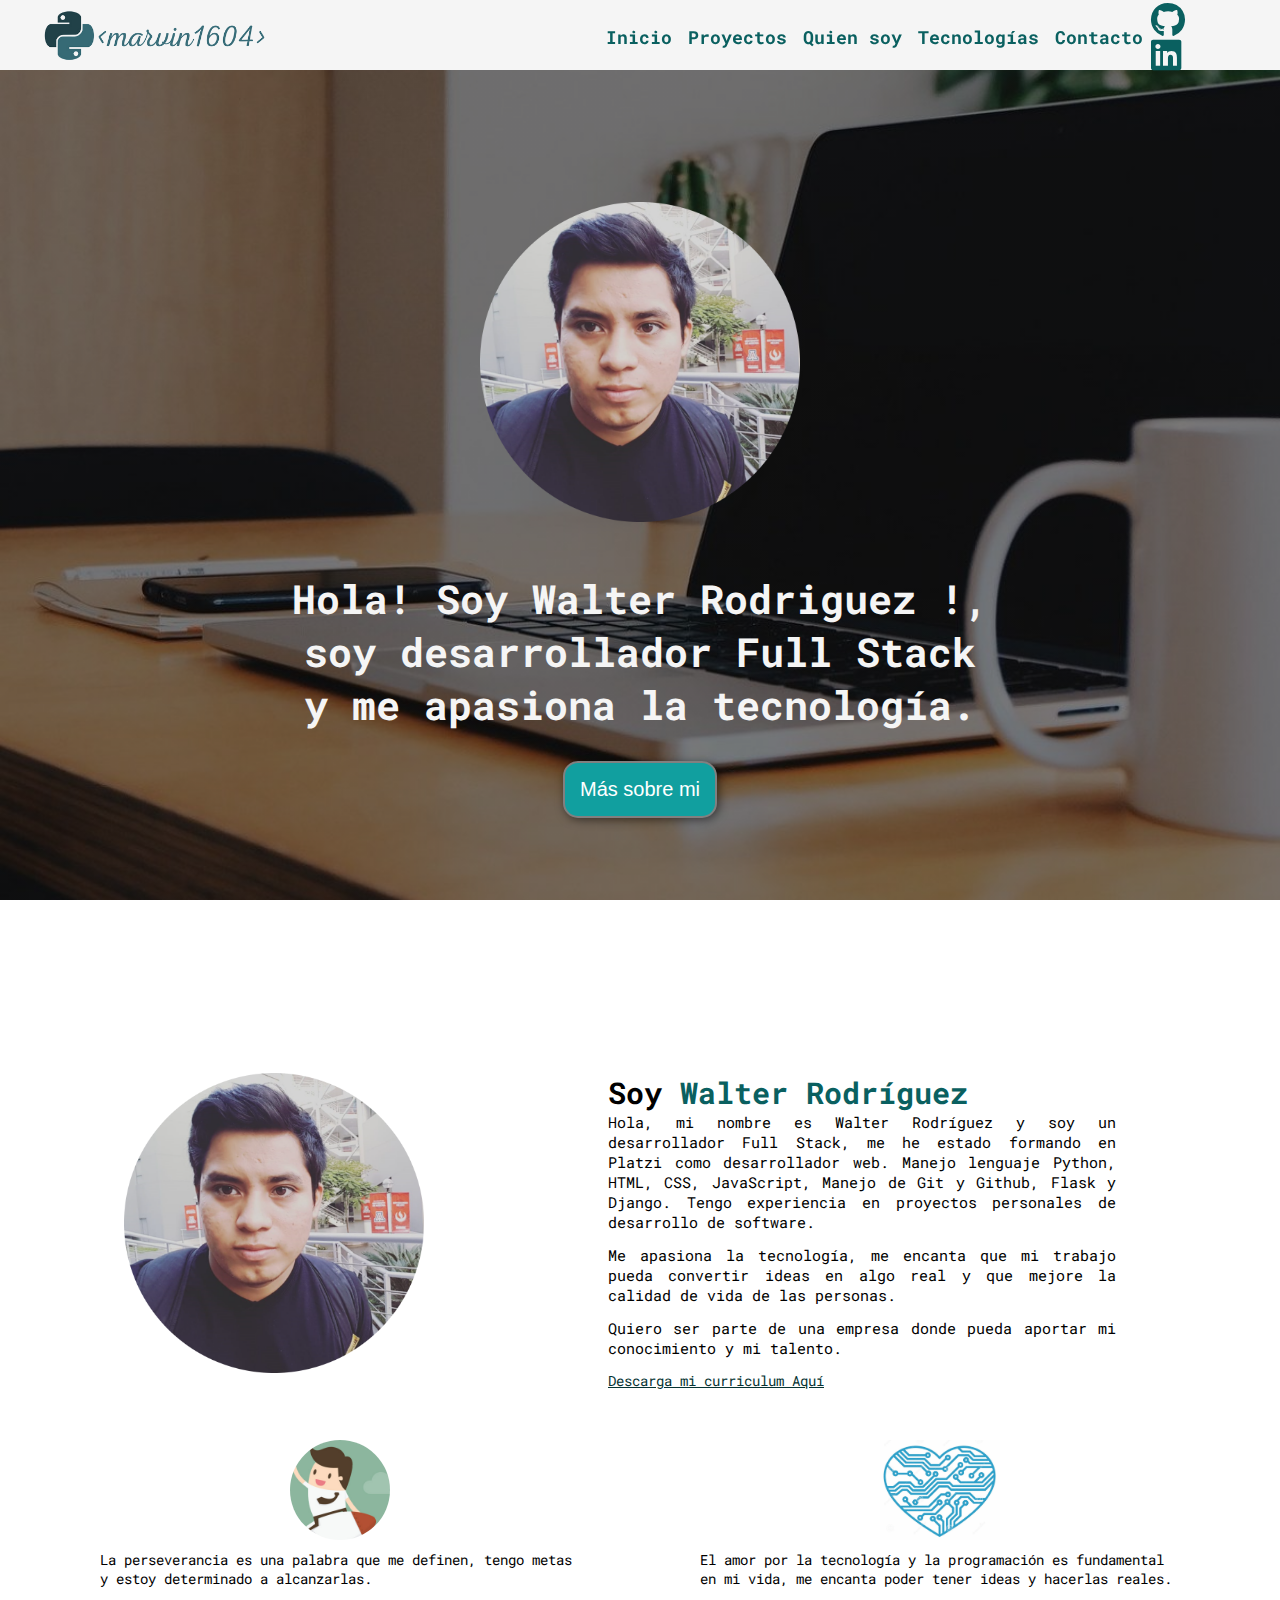
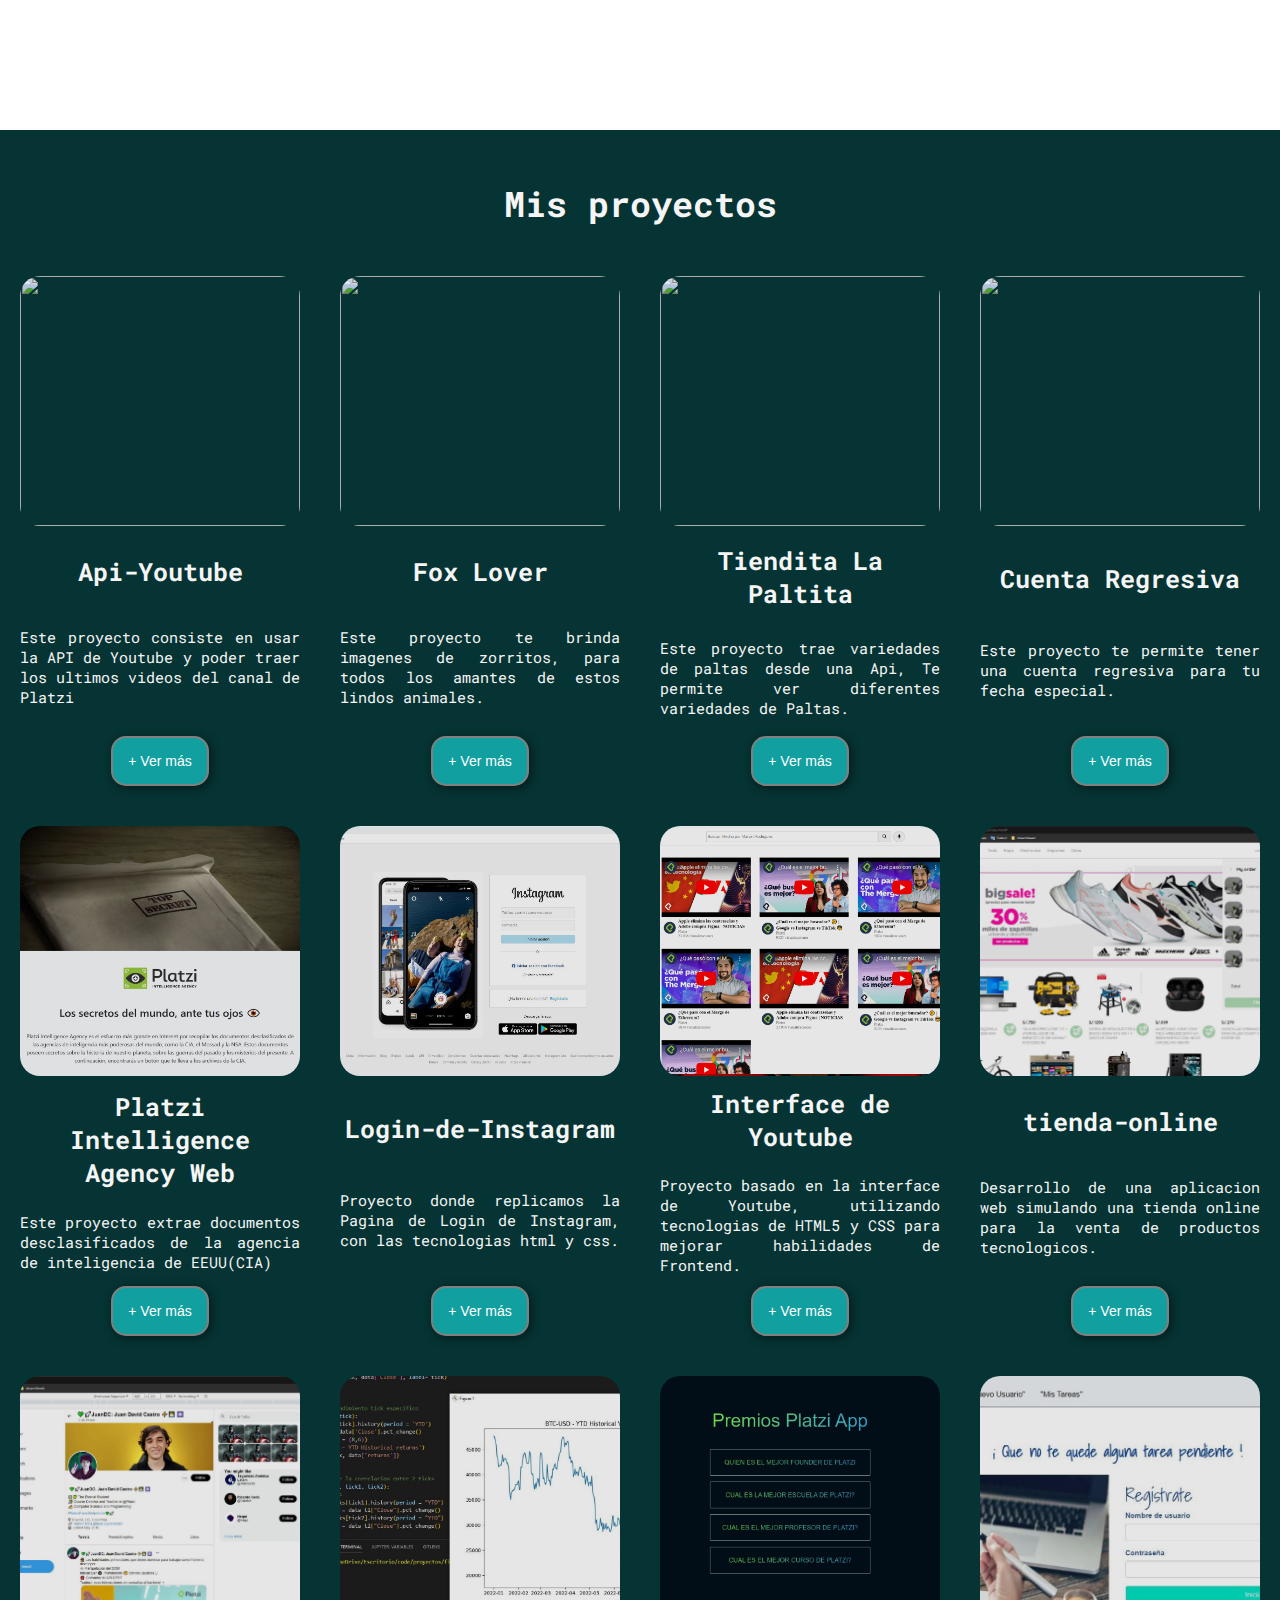
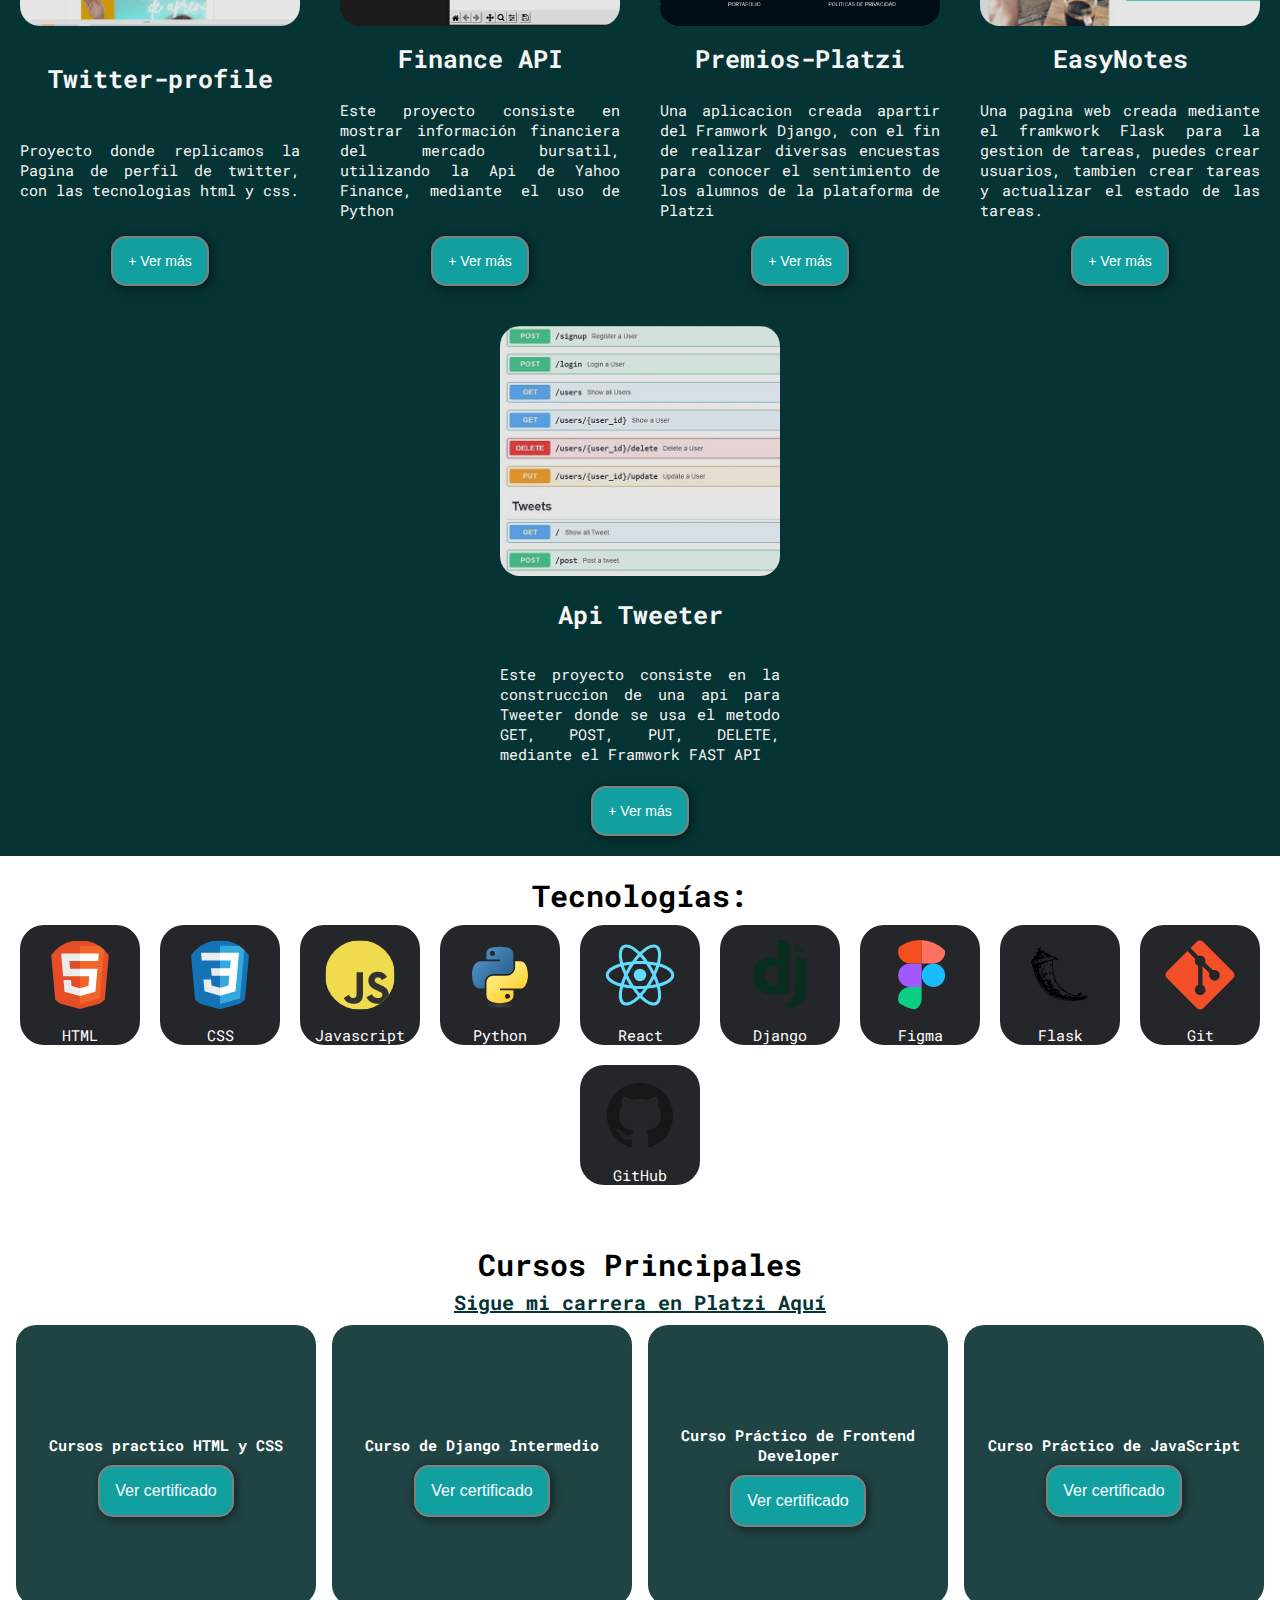
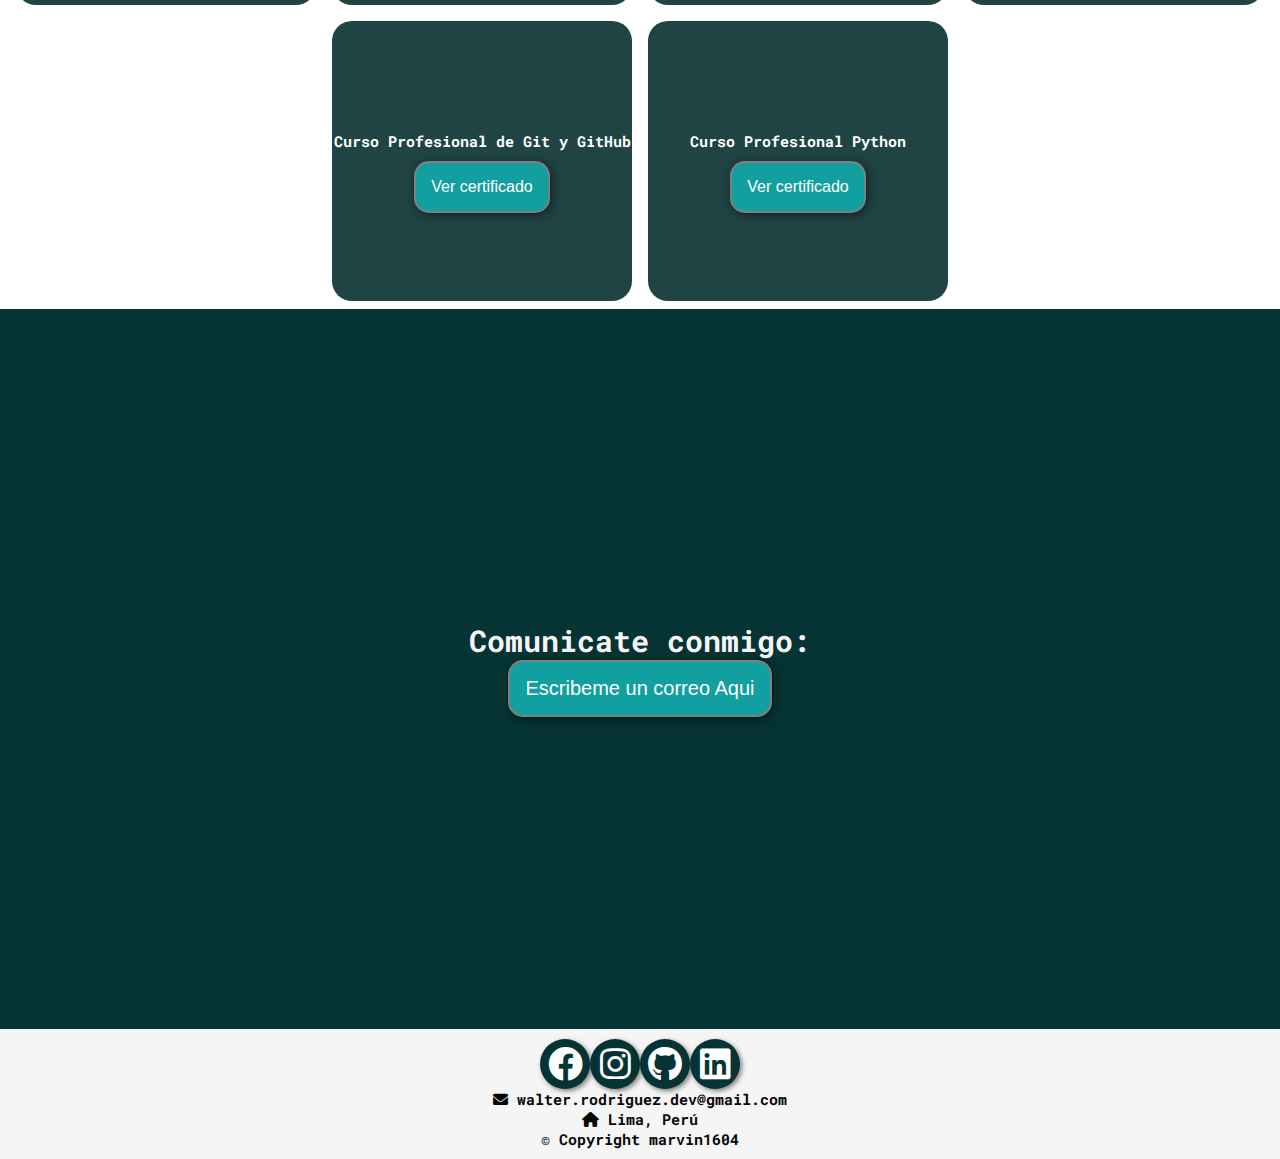
==== commit 3c6058f2: "agregando ultimos proyectos de octubre" ====
--- a/index.html
+++ b/index.html
@@ -112,15 +112,46 @@
       <div class="proyectos">
 
         <div class="carta">
-          <img src="./images/proyectos/easy.JPG" alt="">
-          <h3>EasyNotes</h3>
-          <p>Una pagina web creada mediante el framkwork Flask para la gestion de tareas,
-            puedes crear usuarios, tambien crear tareas y actualizar el estado de las tareas.
-          </p>
-          <form action="https://github.com/marvin1604/easy-notes">
-            <button>+ Ver más</button>
-          </form>        
-        </div>
+          <img src="https://i.postimg.cc/tg1KjV9y/api-youtube.jpg" alt="">
+          <h3>Api-Youtube</h3>
+          <p>Este proyecto consiste en usar la API de Youtube y poder traer los ultimos videos del canal de Platzi
+          </p>
+          <form action="https://marvin1604.github.io/async-lading/">
+            <button>+ Ver más</button>
+          </form>
+        </div>
+
+        <div class="carta">
+          <img src="https://i.postimg.cc/dQ6VsVfp/fox-lover.jpg" alt="">
+          <h3>Fox Lover</h3>
+          <p>Este proyecto te brinda imagenes de zorritos, para todos los amantes de estos lindos animales.
+          </p>
+          <form action="https://marvin1604.github.io/fox-images/">
+            <button>+ Ver más</button>
+          </form>
+        </div>
+
+        <div class="carta">
+          <img src="https://i.postimg.cc/zB6ZB4nL/la-paltita.jpg" alt="">
+          <h3>Tiendita La Paltita</h3>
+          <p>Este proyecto trae variedades de paltas desde una Api, Te permite ver diferentes variedades de Paltas.
+          </p>
+          <form action="https://marvin1604.github.io/La-tiendita-de-Paltitas/">
+            <button>+ Ver más</button>
+          </form>
+        </div>
+
+        <div class="carta">
+          <img src="https://i.postimg.cc/C1ZXWJWw/cuenta-regresiva.jpg" alt="">
+          <h3>Cuenta Regresiva</h3>
+          <p>Este proyecto te permite tener una cuenta regresiva para tu fecha especial.
+          </p>
+          <form action="https://marvin1604.github.io/cuenta-regresiva/">
+            <button>+ Ver más</button>
+          </form>
+        </div>
+
+
 
         <div class="carta">
           <img src="./images/proyectos/agency.JPG" alt="">
@@ -128,18 +159,44 @@
           <p>Este proyecto extrae documentos desclasificados
              de la  agencia de inteligencia de EEUU(CIA)
           </p>
-          <form action="https://github.com/marvin1604/intelligence-agency">
-            <button>+ Ver más</button>
-          </form>
-        </div>
-
-        <div class="carta">
-          <img src="./images/proyectos/fastapi.JPG" alt="">
-          <h3>Api Tweeter</h3>
-          <p>Este proyecto consiste en la construccion de una api para Tweeter
-            donde se usa el metodo GET, POST, PUT, DELETE, mediante el Framwork FAST API
-          </p>
-          <form action="https://github.com/marvin1604/API_tweeter">
+          <form action="https://marvin1604.github.io/intelligence-agency/">
+            <button>+ Ver más</button>
+          </form>
+        </div>
+        
+        <div class="carta">
+          <img src="./images/proyectos/instagram.JPG" alt="">
+          <h3>Login-de-Instagram</h3>
+          <p>Proyecto donde replicamos la Pagina de Login de Instagram, con las tecnologias html y css.
+          </p>
+          <form action="https://marvin1604.github.io/Login-de-Instagram/">
+            <button>+ Ver más</button>
+          </form>
+        </div>
+        <div class="carta">
+          <img src="./images/proyectos/youtube-replica.PNG" alt="">
+          <h3>Interface de Youtube</h3>
+          <p>Proyecto basado en la interface de Youtube, utilizando tecnologias de HTML5 y CSS para mejorar habilidades de Frontend.
+          </p>
+          <form action="https://marvin1604.github.io/interface-de-youtube/">
+            <button>+ Ver más</button>
+          </form>
+        </div>
+        <div class="carta">
+          <img src="./images/proyectos/tienda-online.JPG" alt="">
+          <h3>tienda-online</h3>
+          <p>Desarrollo de una aplicacion web simulando una tienda online para la venta de productos tecnologicos.
+          </p>
+          <form action="https://marvin1604.github.io/tienda-online/">
+            <button>+ Ver más</button>
+          </form>
+        </div>
+        <div class="carta">
+          <img src="./images/proyectos/twiter.JPG" alt="">
+          <h3>Twitter-profile</h3>
+          <p>Proyecto donde replicamos la Pagina de perfil de twitter, con las tecnologias html y css.
+          </p>
+          <form action="https://marvin1604.github.io/Twitter-profile/">
             <button>+ Ver más</button>
           </form>
         </div>
@@ -165,42 +222,30 @@
             <button>+ Ver más</button>
           </form>
         </div>
-        <div class="carta">
-          <img src="./images/proyectos/instagram.JPG" alt="">
-          <h3>Login-de-Instagram</h3>
-          <p>Proyecto donde replicamos la Pagina de Login de Instagram, con las tecnologias html y css.
-          </p>
-          <form action="https://github.com/marvin1604/Login-de-Instagram">
-            <button>+ Ver más</button>
-          </form>
-        </div>
-        <div class="carta">
-          <img src="./images/proyectos/youtube-replica.PNG" alt="">
-          <h3>Interface de Youtube</h3>
-          <p>Proyecto basado en la interface de Youtube, utilizando tecnologias de HTML5 y CSS para mejorar habilidades de Frontend.
-          </p>
-          <form action="https://github.com/marvin1604/interface-de-youtube">
-            <button>+ Ver más</button>
-          </form>
-        </div>
-        <div class="carta">
-          <img src="./images/proyectos/tienda-online.JPG" alt="">
-          <h3>tienda-online</h3>
-          <p>Desarrollo de una aplicacion web simulando una tienda online para la venta de productos tecnologicos.
-          </p>
-          <form action="https://github.com/marvin1604/tienda-online">
-            <button>+ Ver más</button>
-          </form>
-        </div>
-        <div class="carta">
-          <img src="./images/proyectos/twiter.JPG" alt="">
-          <h3>Twitter-profile</h3>
-          <p>Proyecto donde replicamos la Pagina de perfil de twitter, con las tecnologias html y css.
-          </p>
-          <form action="https://github.com/marvin1604/Twitter-profile">
-            <button>+ Ver más</button>
-          </form>
-        </div>
+
+        <div class="carta">
+          <img src="./images/proyectos/easy.JPG" alt="">
+          <h3>EasyNotes</h3>
+          <p>Una pagina web creada mediante el framkwork Flask para la gestion de tareas,
+            puedes crear usuarios, tambien crear tareas y actualizar el estado de las tareas.
+          </p>
+          <form action="https://github.com/marvin1604/easy-notes">
+            <button>+ Ver más</button>
+          </form>        
+        </div>
+
+        <div class="carta">
+          <img src="./images/proyectos/fastapi.JPG" alt="">
+          <h3>Api Tweeter</h3>
+          <p>Este proyecto consiste en la construccion de una api para Tweeter
+            donde se usa el metodo GET, POST, PUT, DELETE, mediante el Framwork FAST API
+          </p>
+          <form action="https://github.com/marvin1604/API_tweeter">
+            <button>+ Ver más</button>
+          </form>
+        </div>
+
+        
 
 
       </div>      
--- a/css/styles.css
+++ b/css/styles.css
@@ -53,6 +53,7 @@
     background-color: rgb(245,245,245);
     justify-content: space-between;
     align-items: center;
+    z-index: 2;
 }
 .container .navbar-left{
     display: flex;
@@ -262,6 +263,7 @@
     max-width: 400px ;
     border-radius: 20px;
     filter: brightness(90%);
+    z-index: 0;
 }
 #mis-proyectos .carta img:hover{
     transform: scale(1.1);
@@ -514,6 +516,7 @@
         margin-right: 10px;
         font-size: 3.5rem;
         color: rgb(10, 96, 96);
+        margin-right: 30px;
     }
     .container .navbar-rigth a:hover,
     .container .menu-cantactame-desktop a:hover{
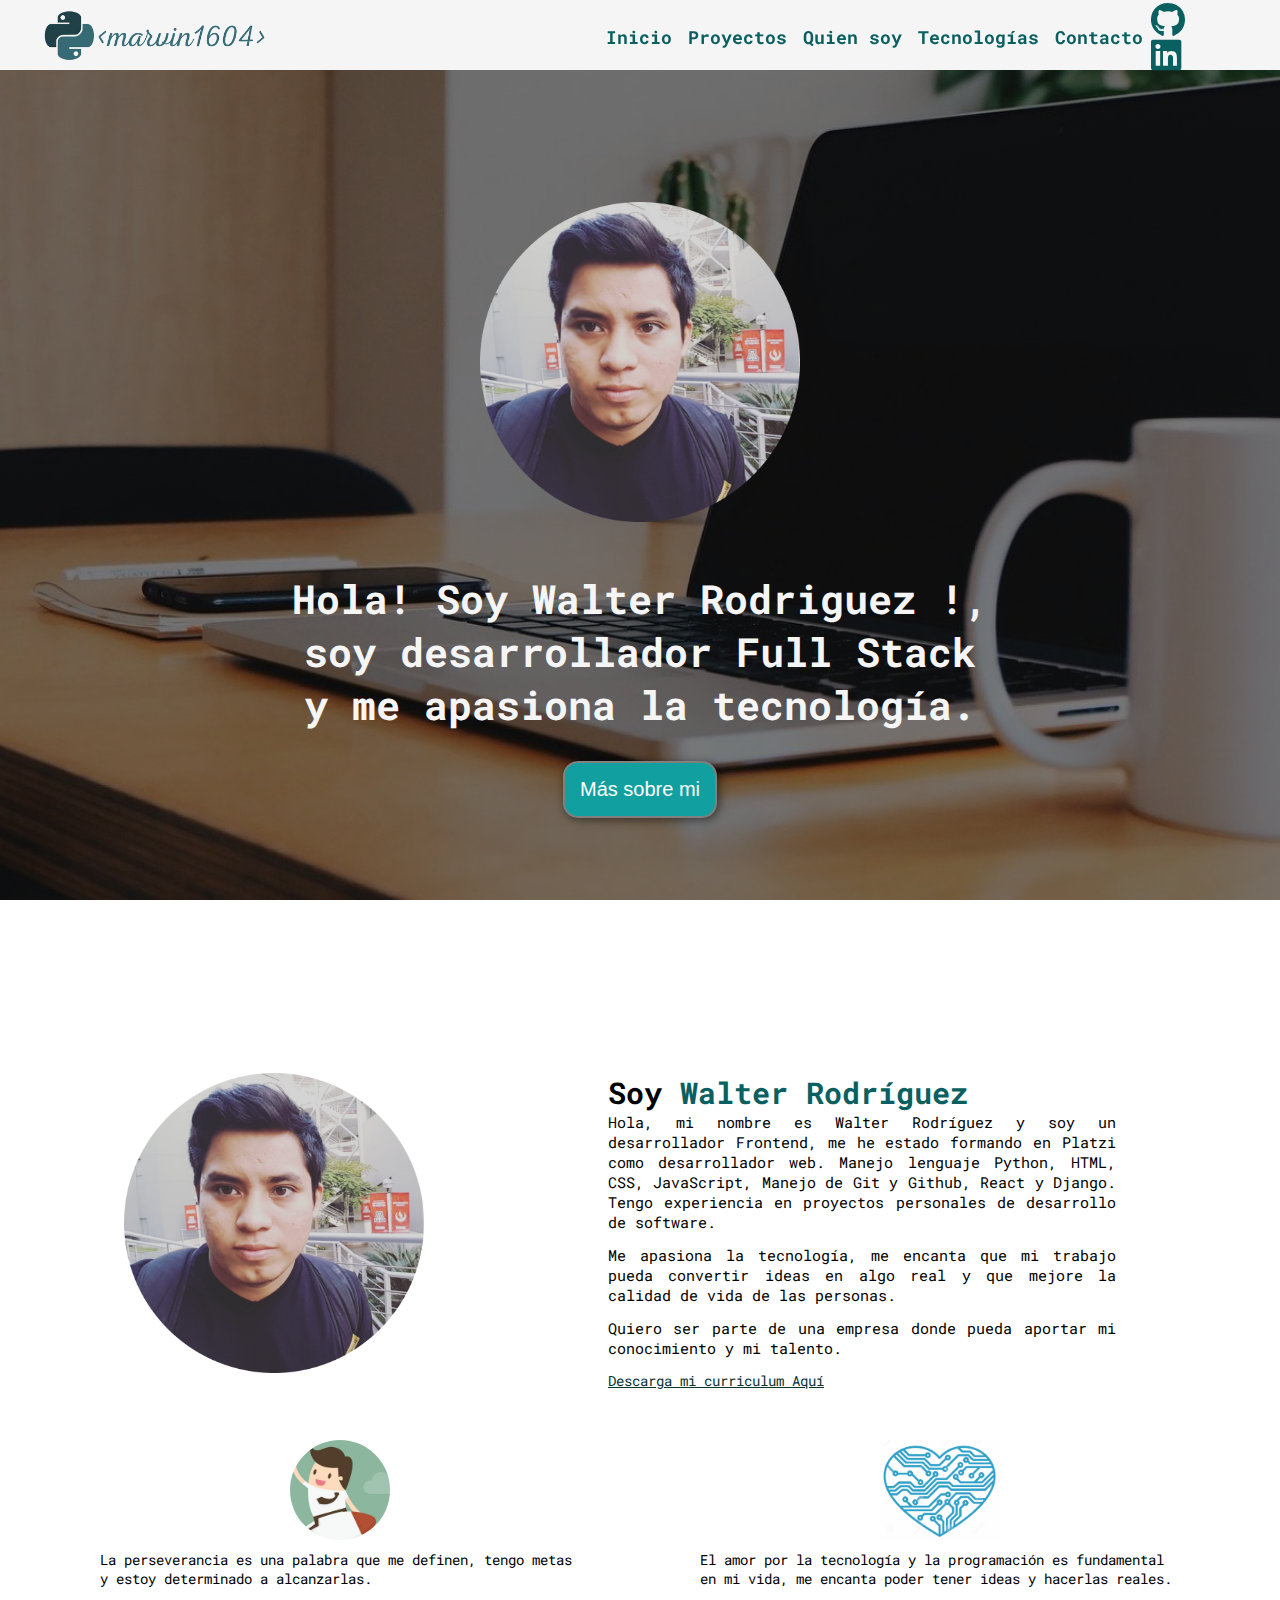
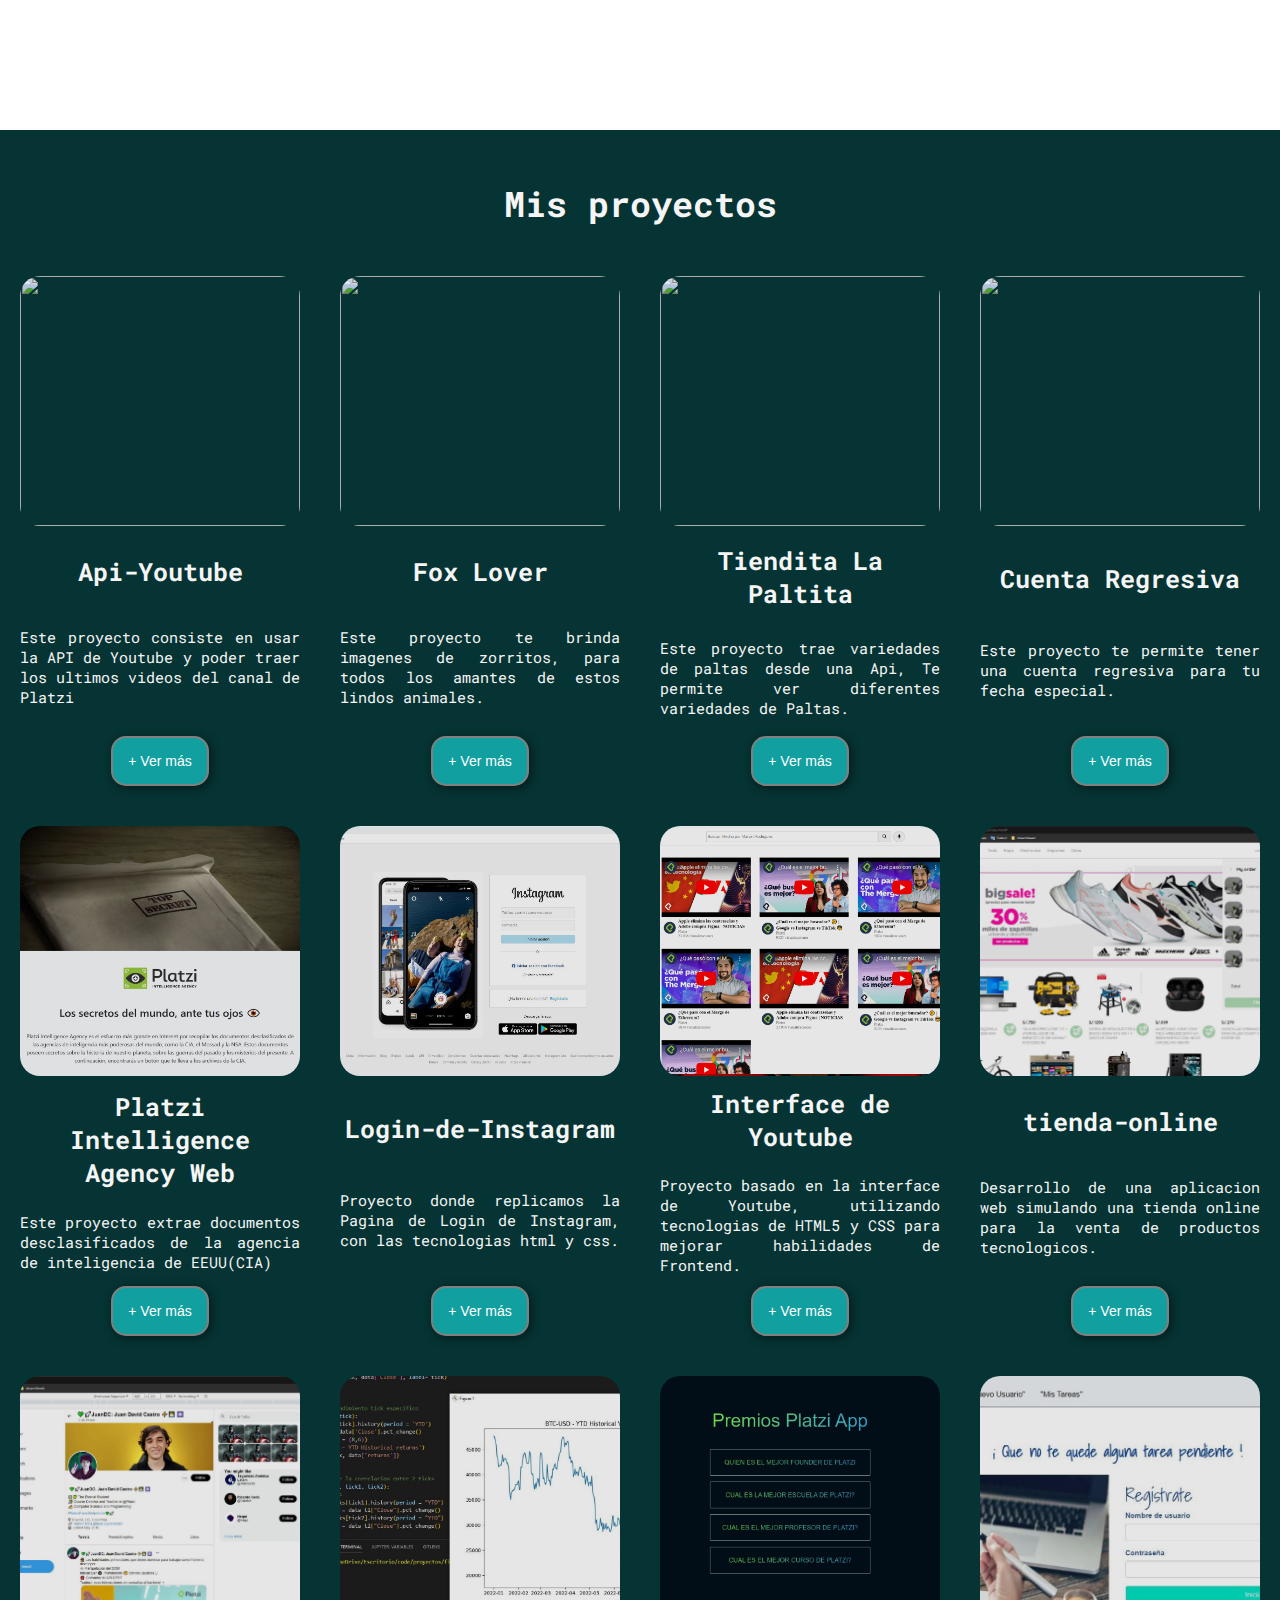
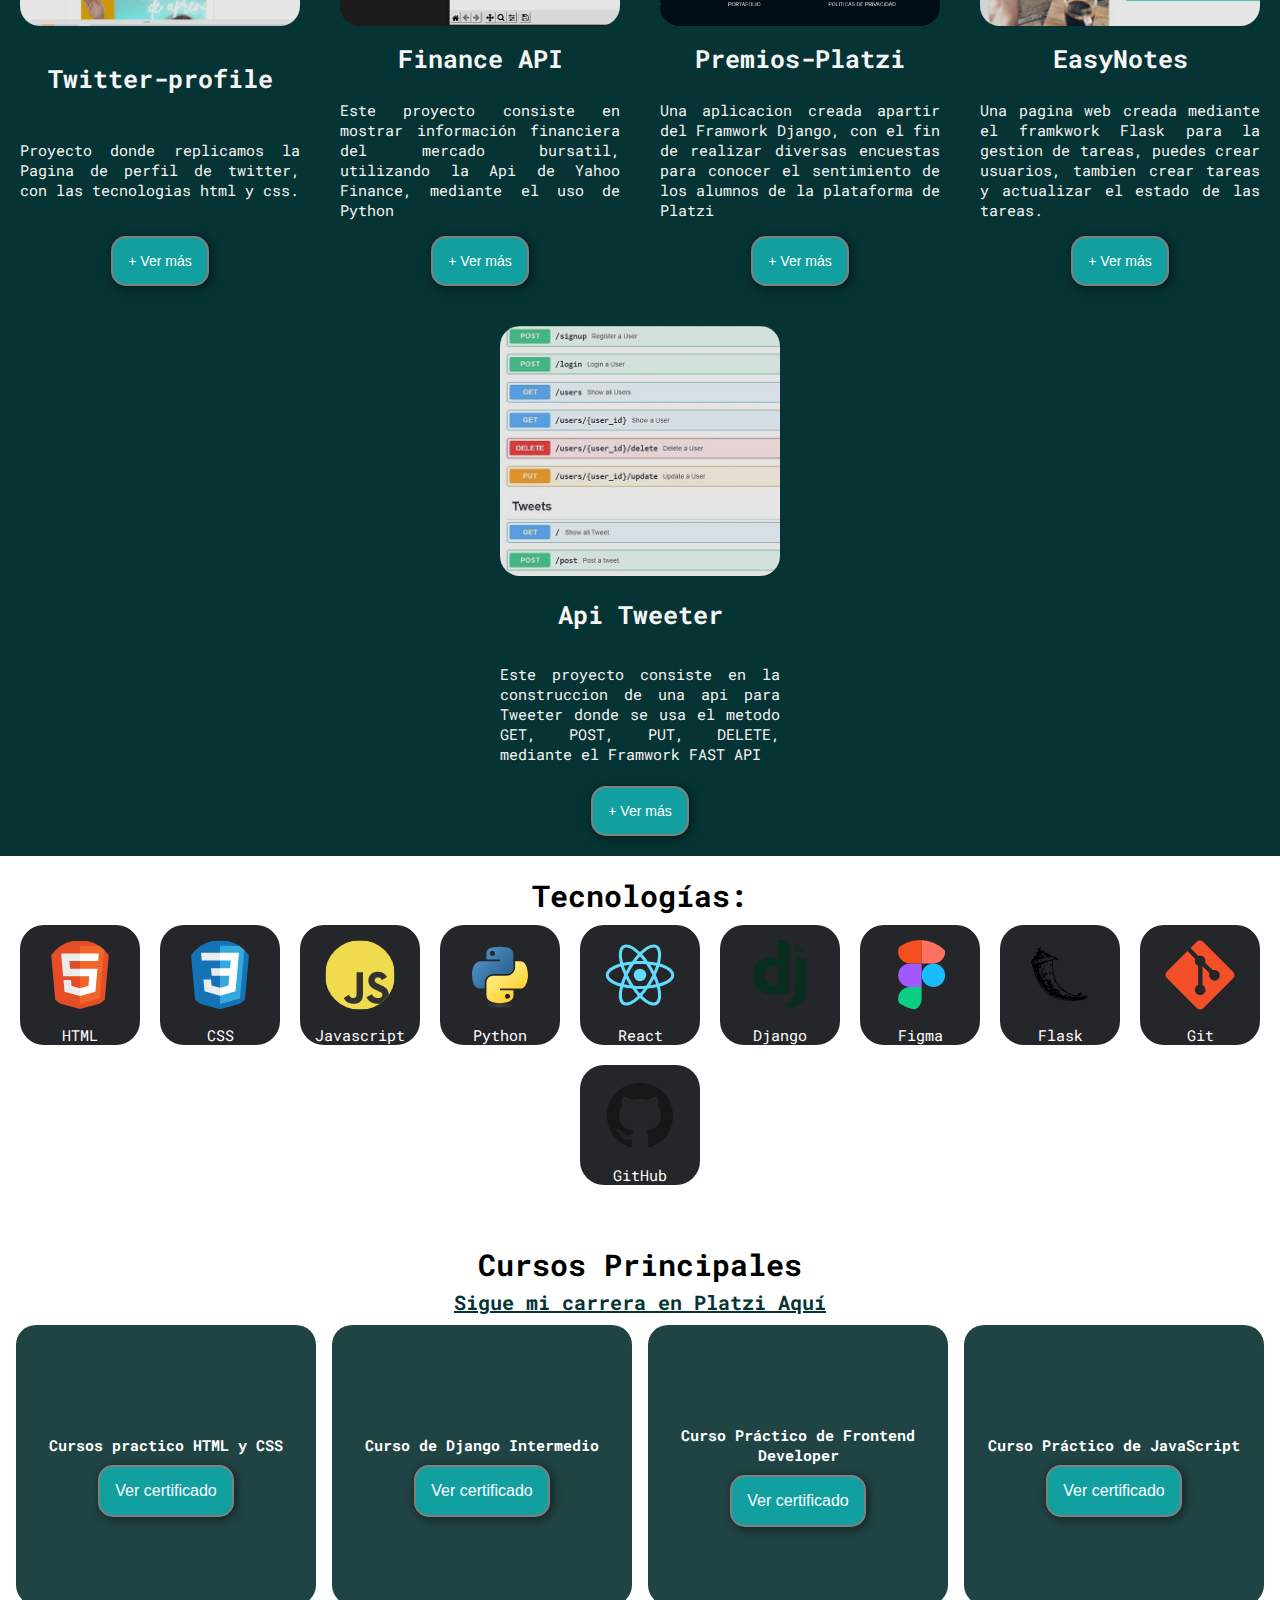
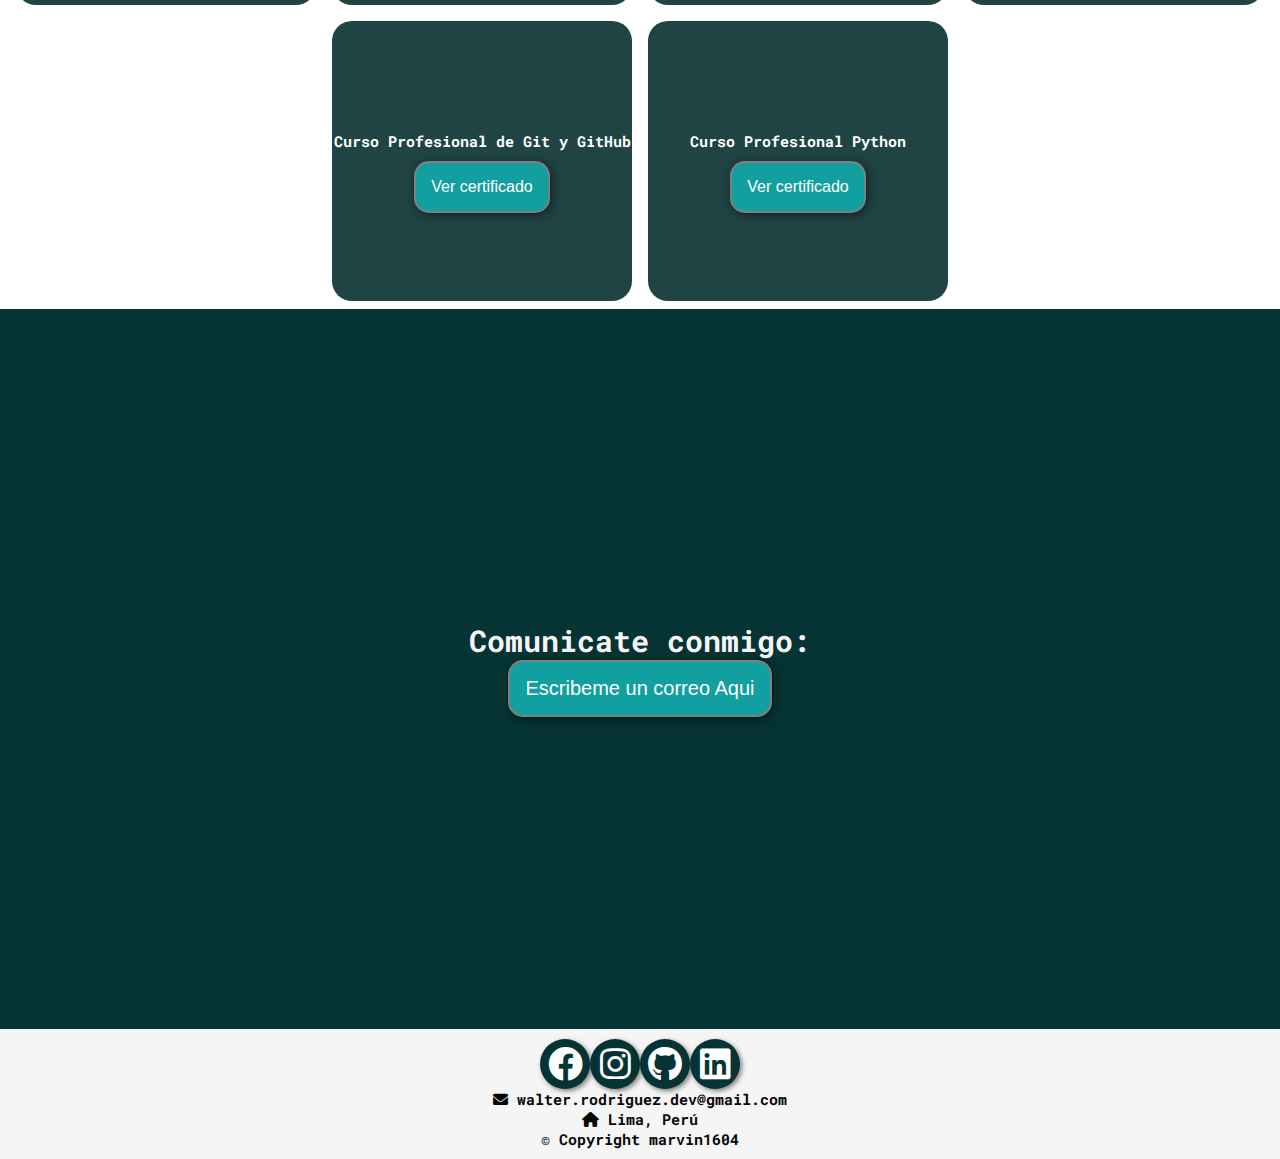
==== commit 8f6937b3: "actualizando informacion personal" ====
--- a/index.html
+++ b/index.html
@@ -79,7 +79,7 @@
       <div class="img-container"></div> 
       <div class="texto">
         <h2>Soy <span class="color-acento">Walter Rodríguez</span> </h2>
-        <p>Hola, mi nombre es Walter Rodríguez y soy un desarrollador Full Stack, me he estado formando en Platzi como desarrollador web. Manejo lenguaje Python, HTML, CSS, JavaScript, Manejo de Git y Github, Flask y Django. Tengo experiencia en proyectos personales de desarrollo de software.
+        <p>Hola, mi nombre es Walter Rodríguez y soy un desarrollador Frontend, me he estado formando en Platzi como desarrollador web. Manejo lenguaje Python, HTML, CSS, JavaScript, Manejo de Git y Github, React y Django. Tengo experiencia en proyectos personales de desarrollo de software.
         </p>
         <br>
         <p>
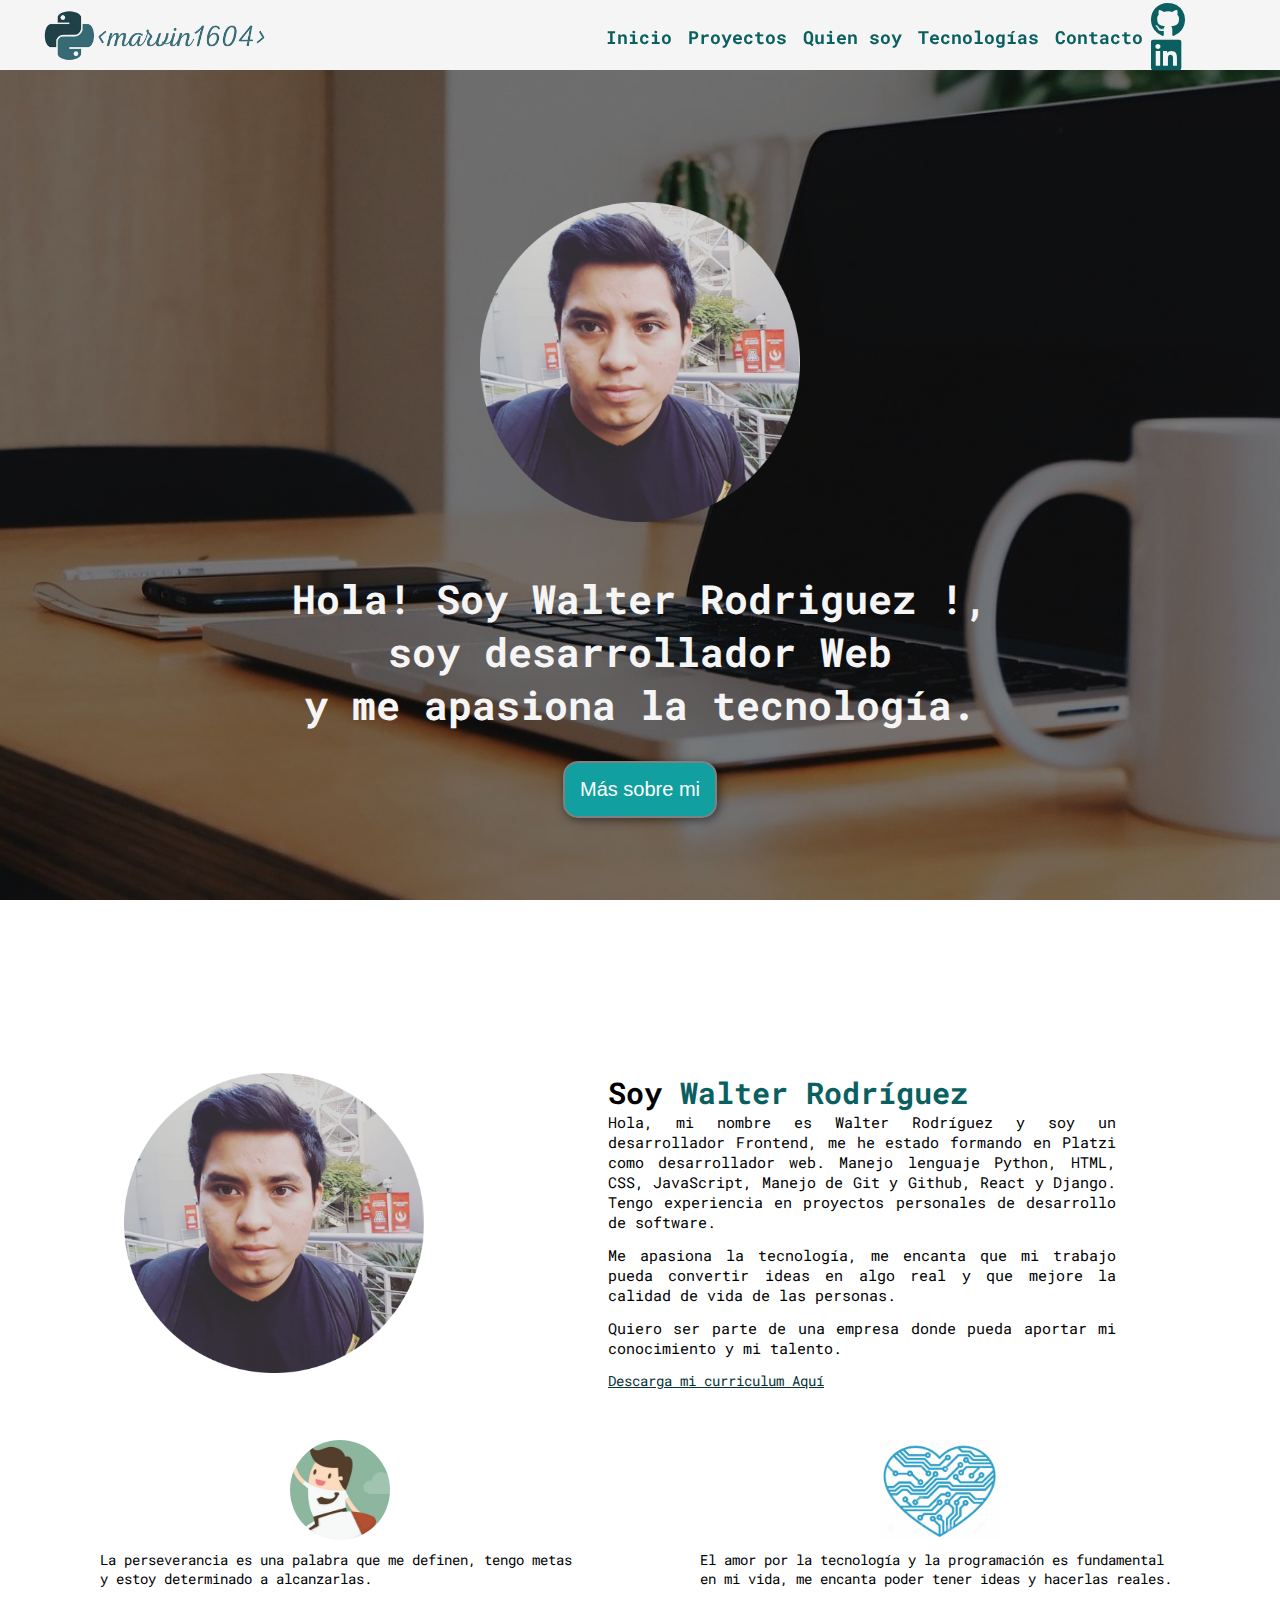
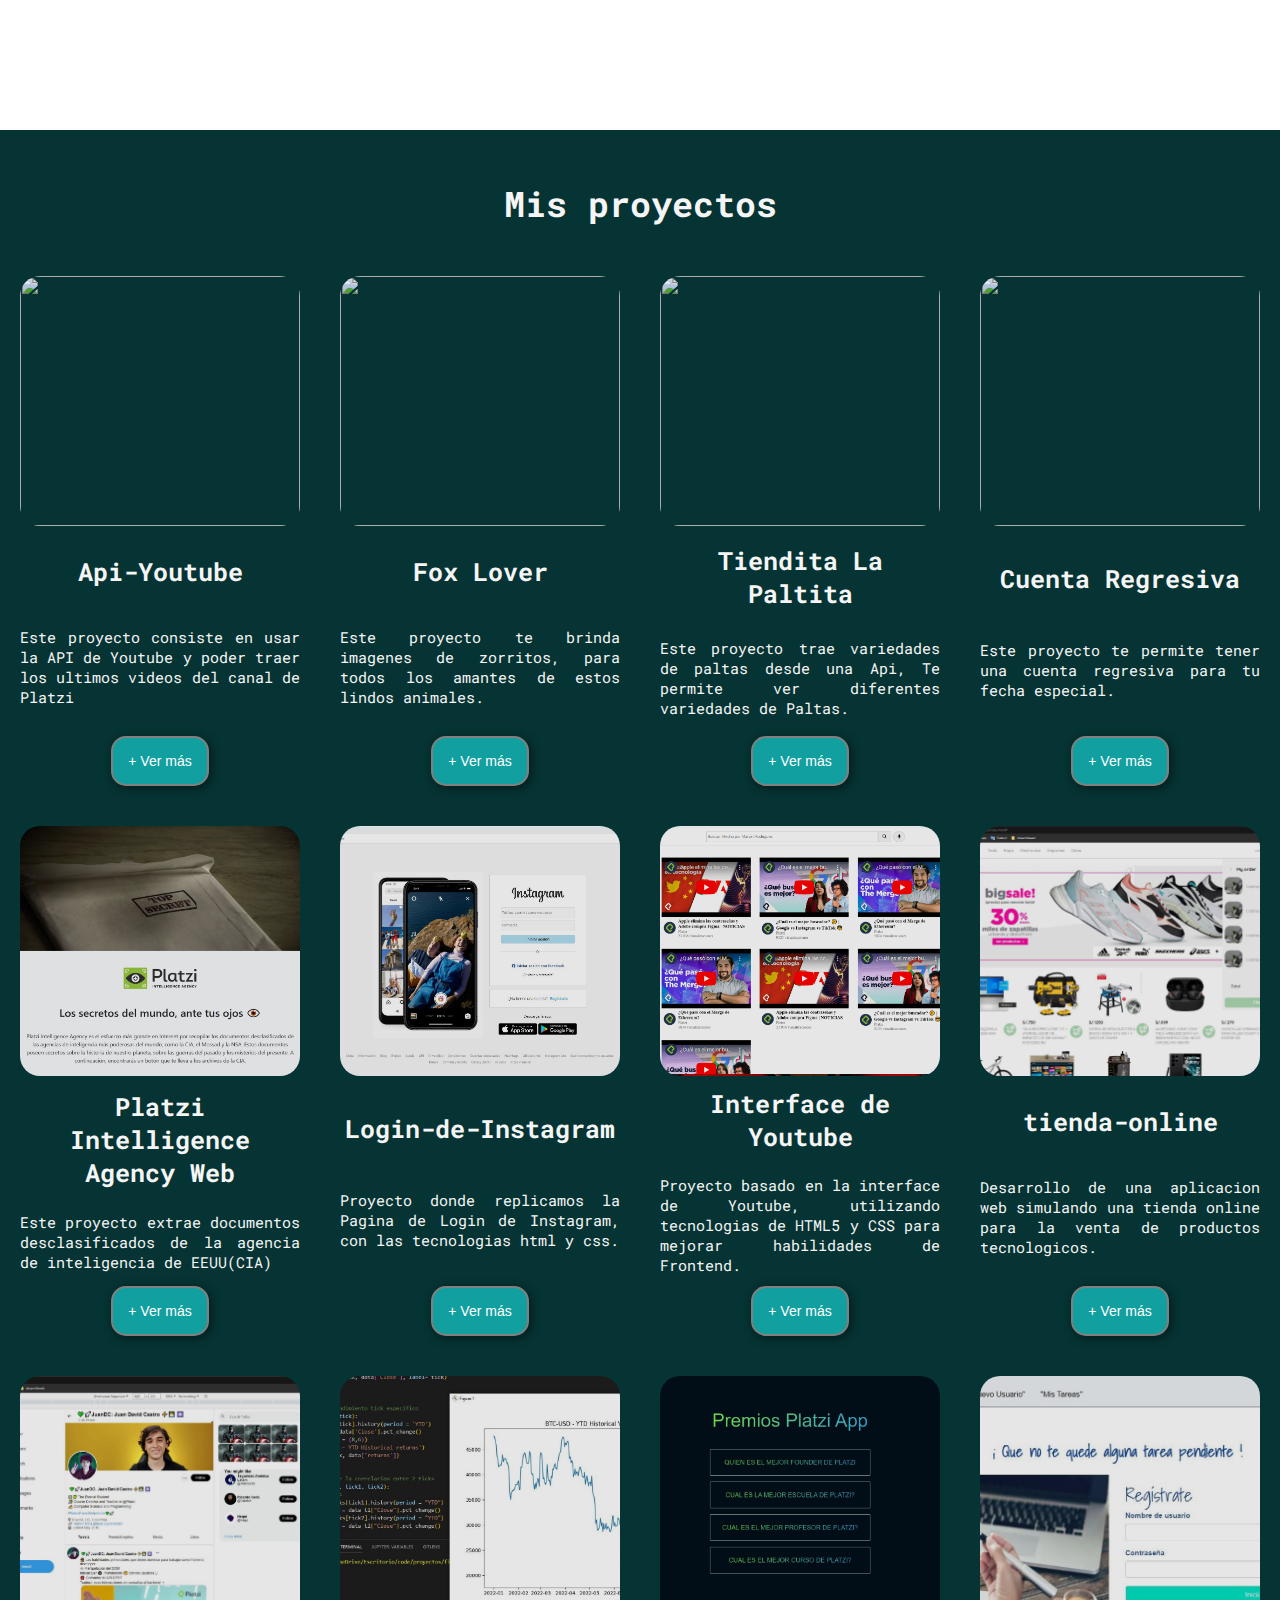
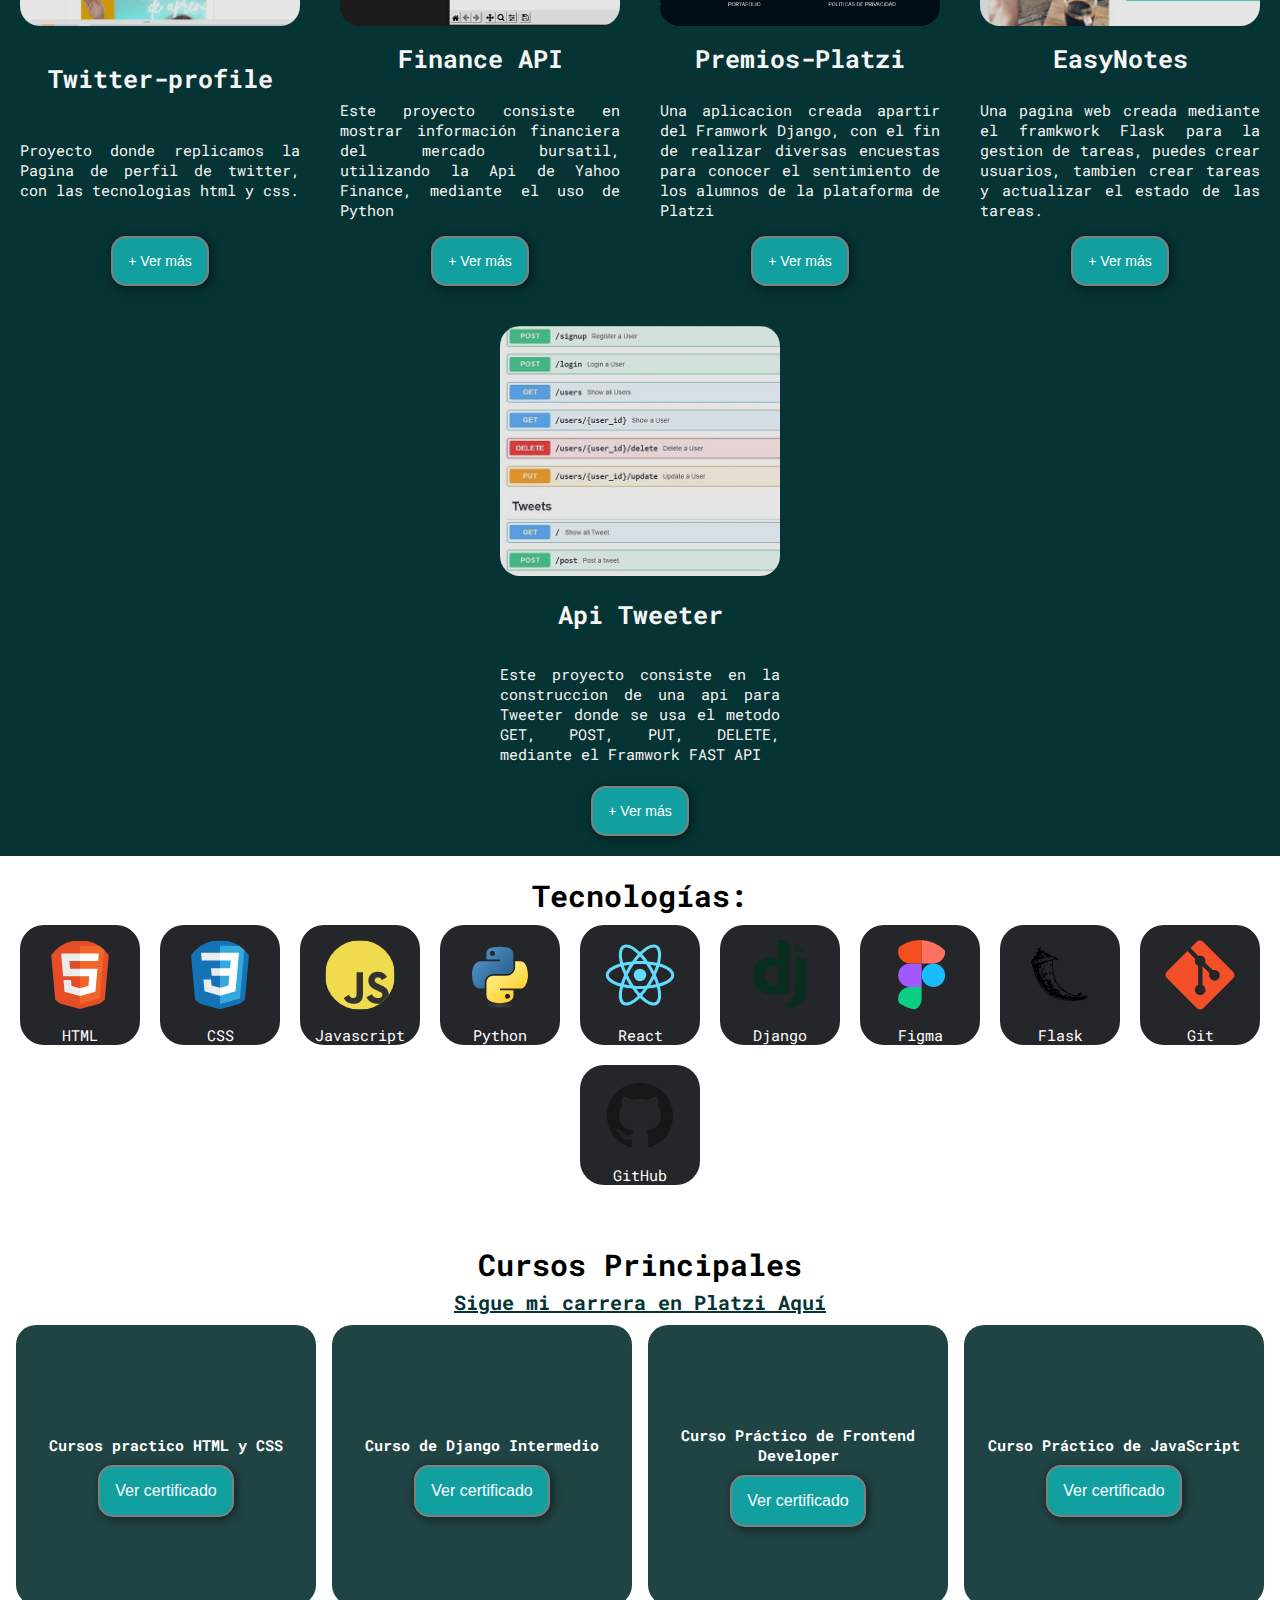
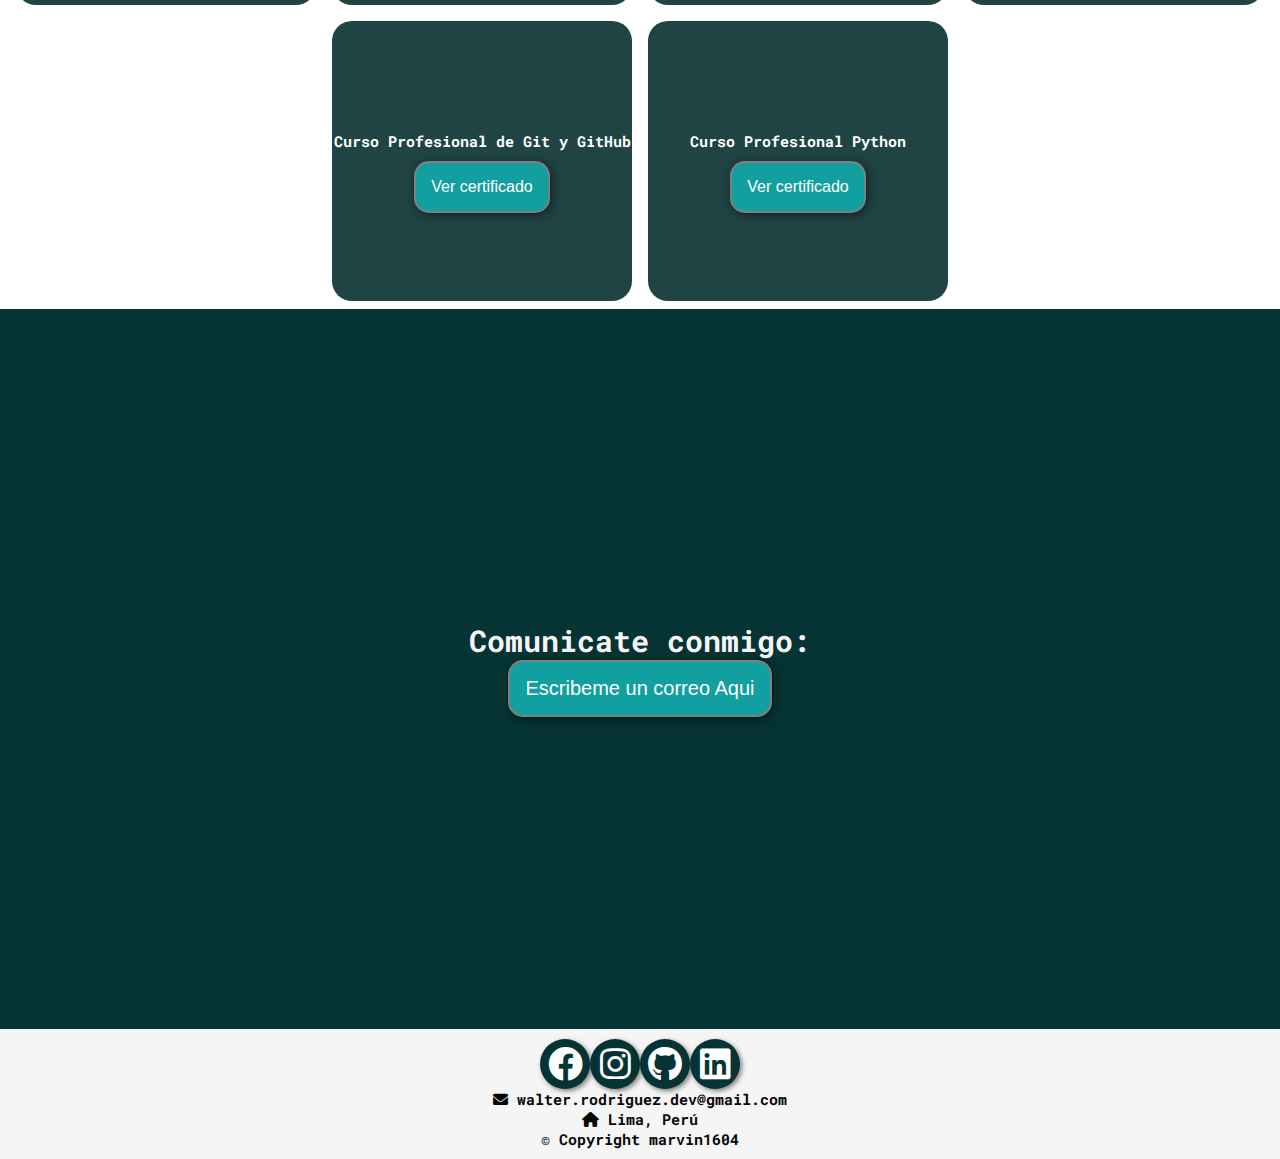
==== commit 2364754d: "corrigiendo titulo principal" ====
--- a/index.html
+++ b/index.html
@@ -67,7 +67,7 @@
 
   <section id="hero">
     <img src="./images/foto2.png" />
-    <h1>Hola! Soy Walter Rodriguez !,<br> soy desarrollador Full Stack<br>
+    <h1>Hola! Soy Walter Rodriguez !,<br> soy desarrollador Web<br>
       y me apasiona la tecnología.</h1>
     <form action="#soy-yo">
       <button>Más sobre mi</button>
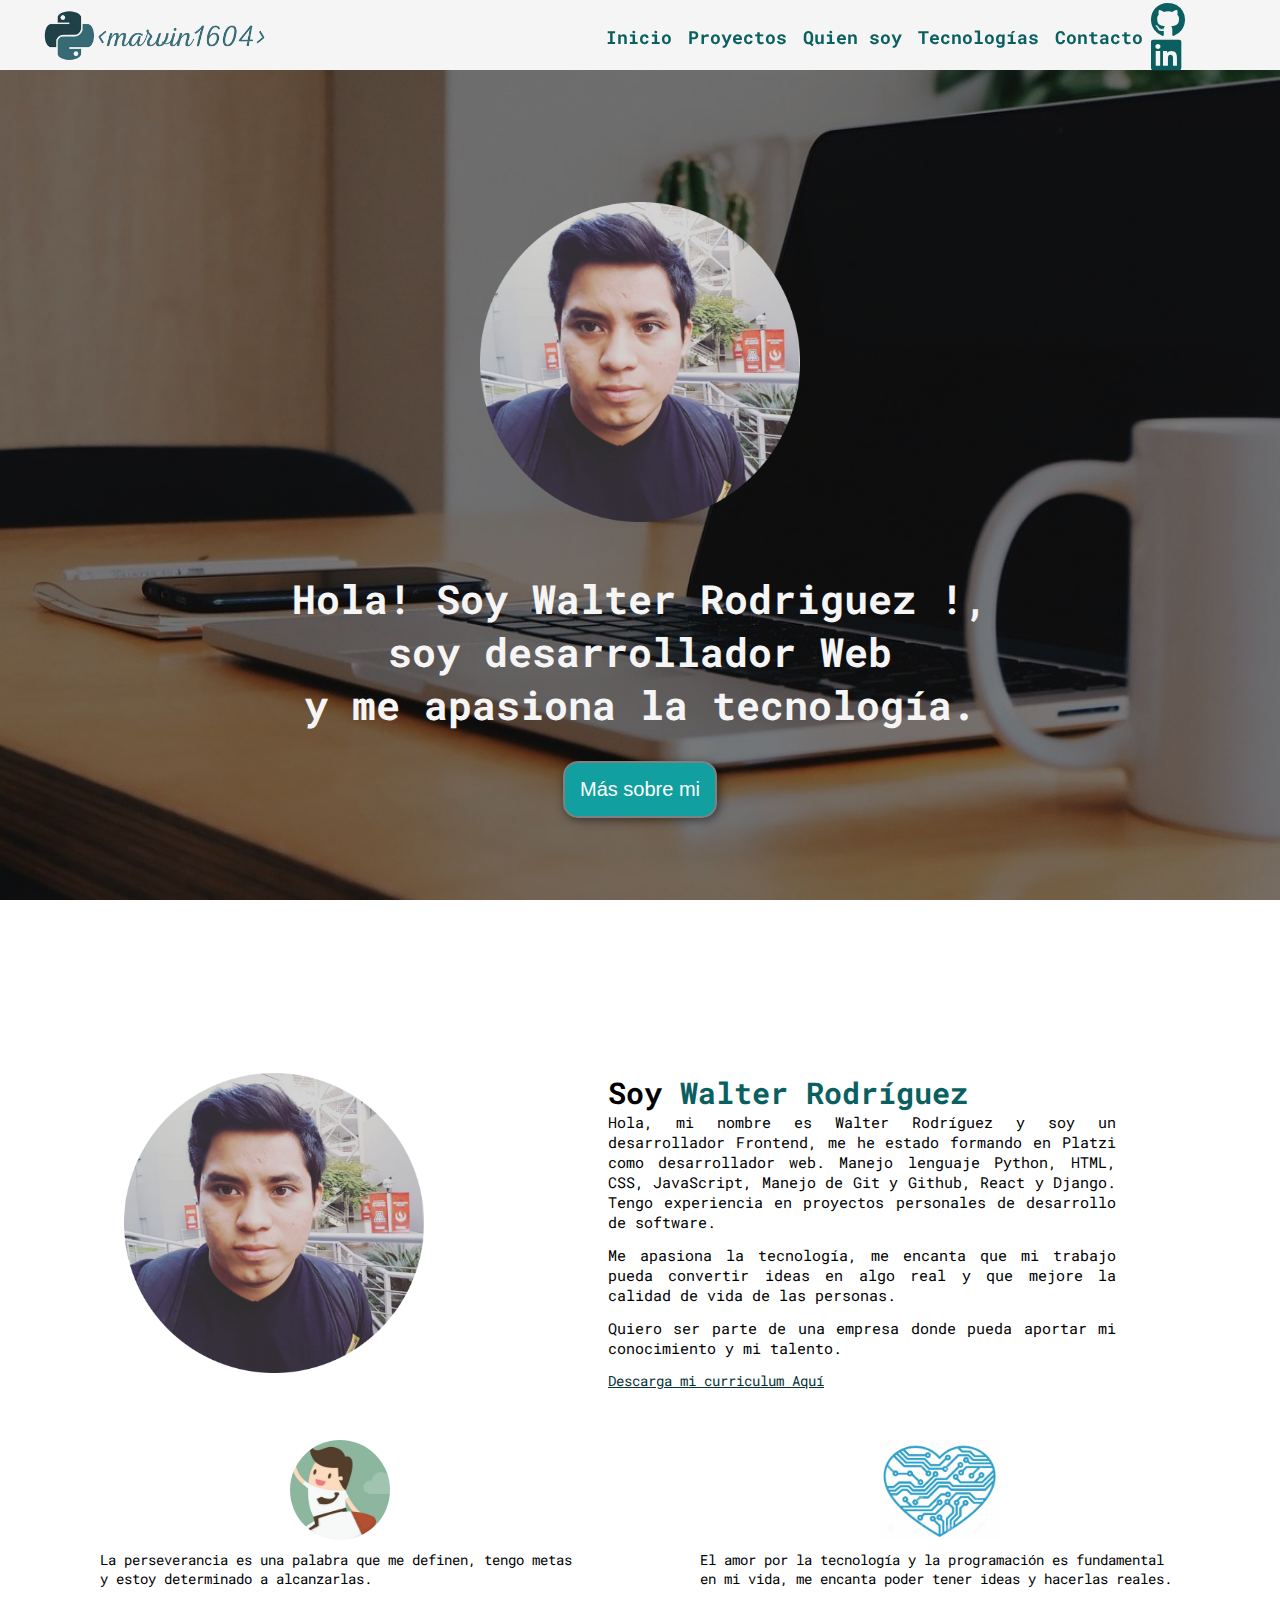
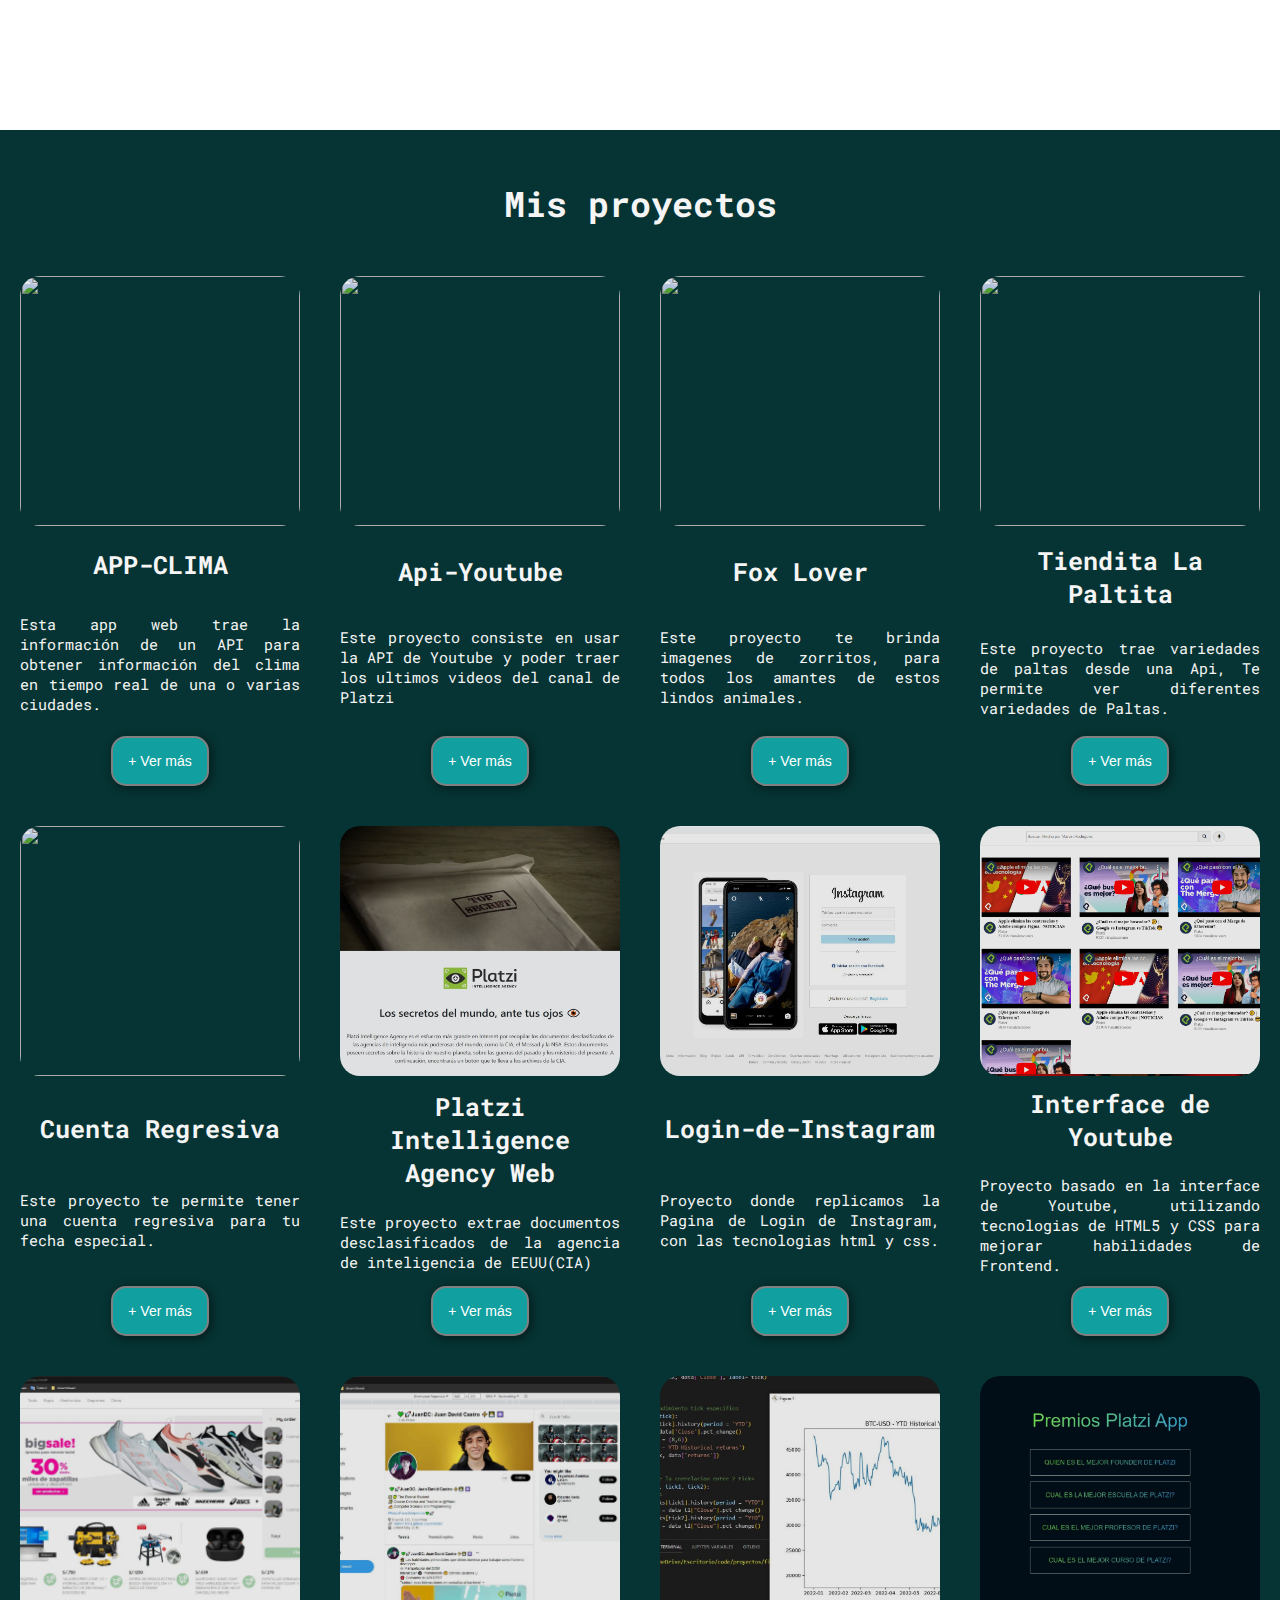
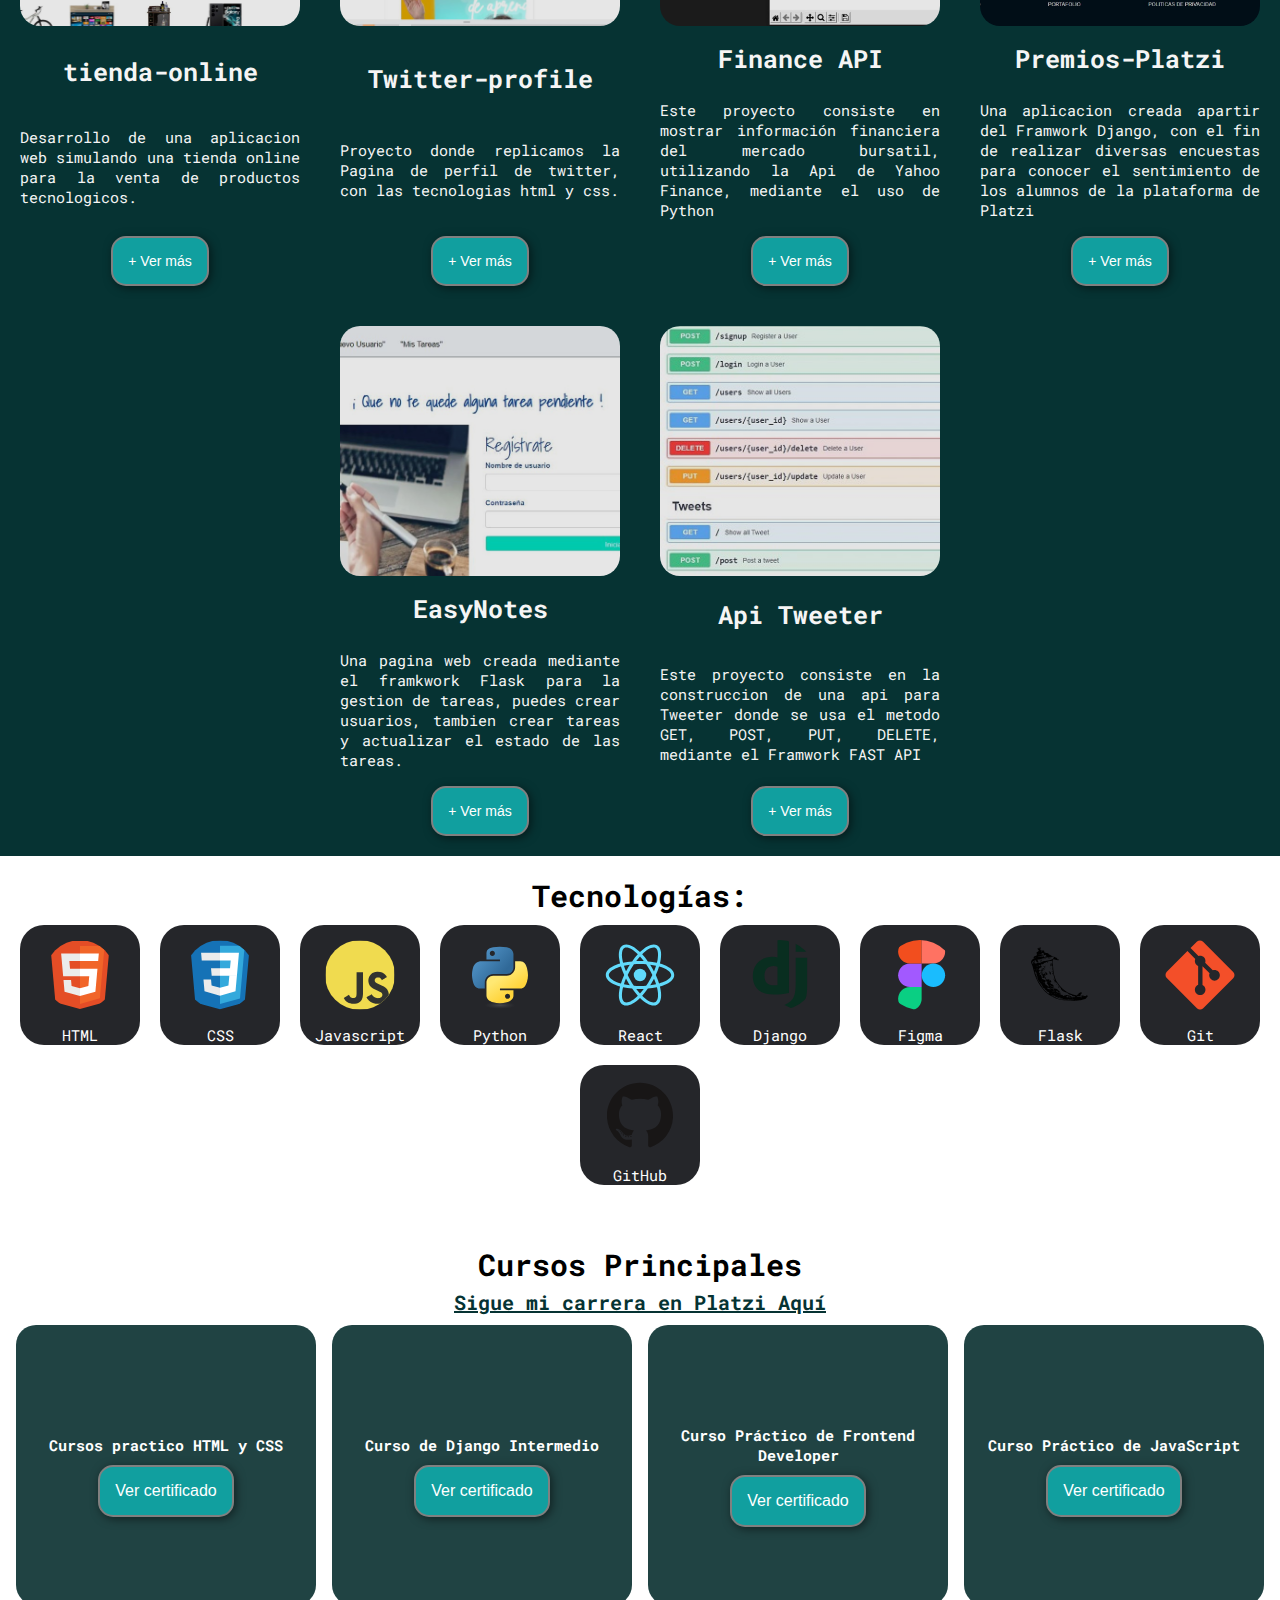
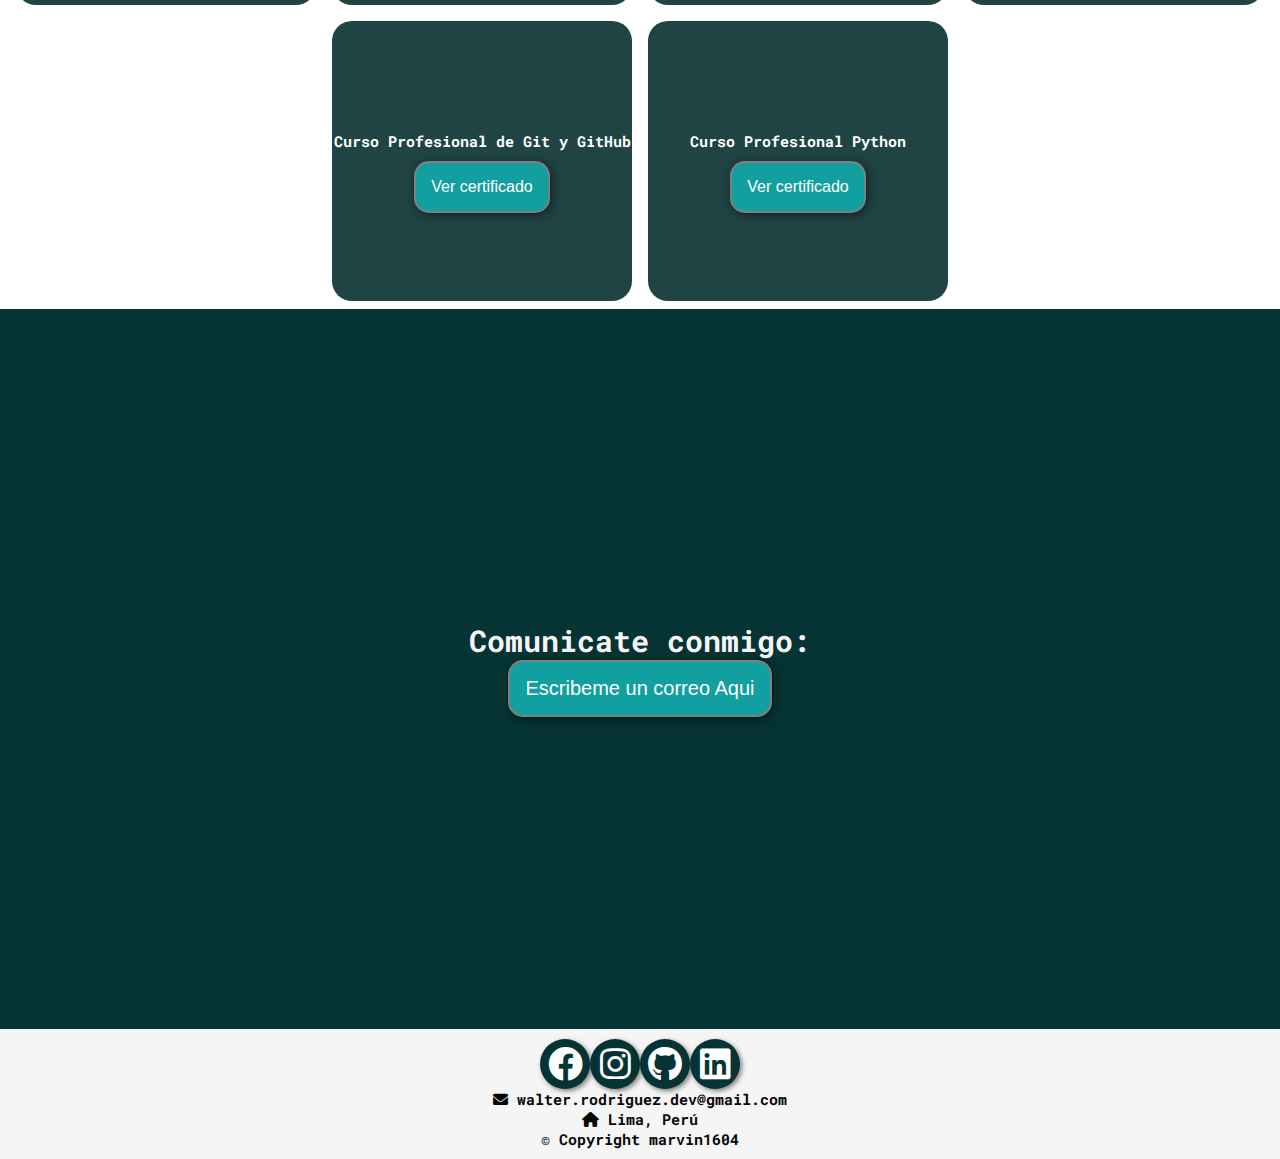
==== commit 2faea5e0: "agregando proyecto de app-clima" ====
--- a/index.html
+++ b/index.html
@@ -112,6 +112,16 @@
       <div class="proyectos">
 
         <div class="carta">
+          <img src="https://i.postimg.cc/C19vpCvW/app-clima.jpg" alt="">
+          <h3>APP-CLIMA</h3>
+          <p>Esta app web trae la información de un API para obtener información del clima en tiempo real de una o varias ciudades.
+          </p>
+          <form action="https://marvin1604.github.io/Aplicacion-de-clima/">
+            <button>+ Ver más</button>
+          </form>
+        </div>
+
+        <div class="carta">
           <img src="https://i.postimg.cc/tg1KjV9y/api-youtube.jpg" alt="">
           <h3>Api-Youtube</h3>
           <p>Este proyecto consiste en usar la API de Youtube y poder traer los ultimos videos del canal de Platzi
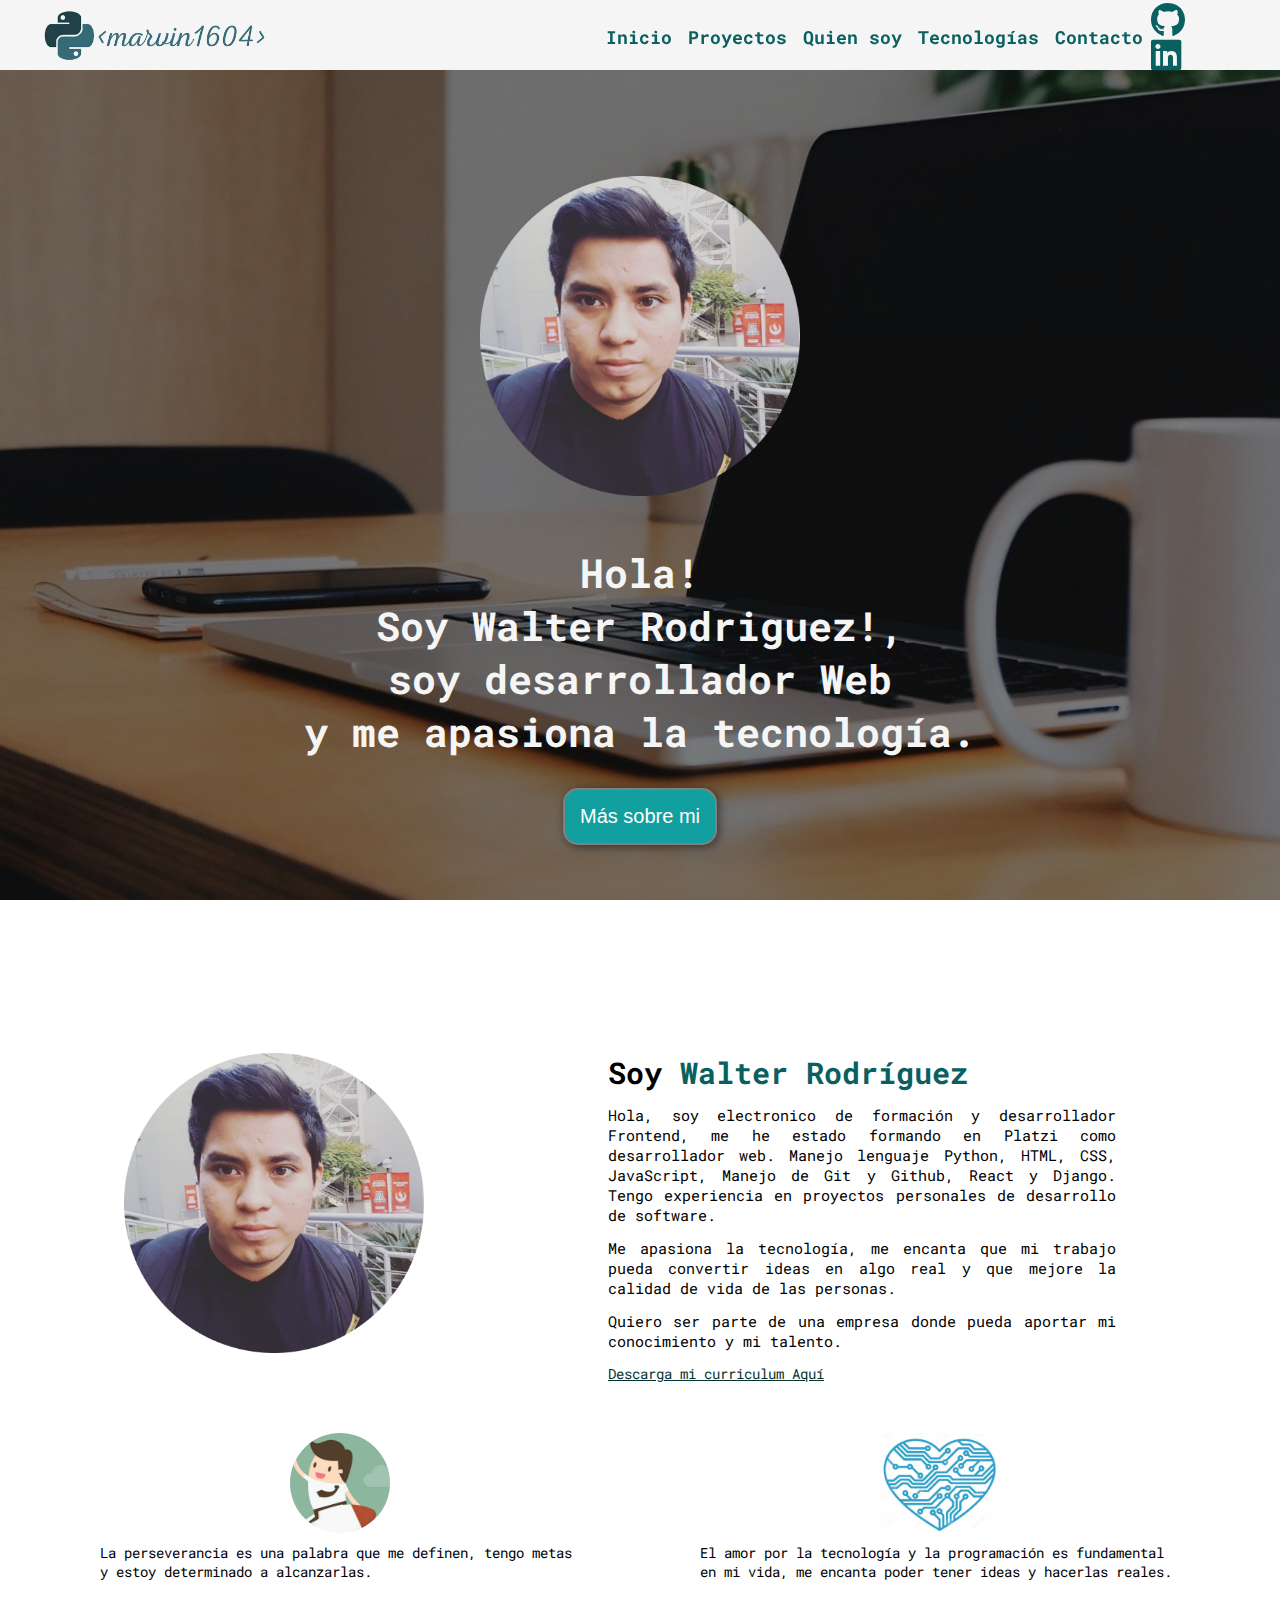
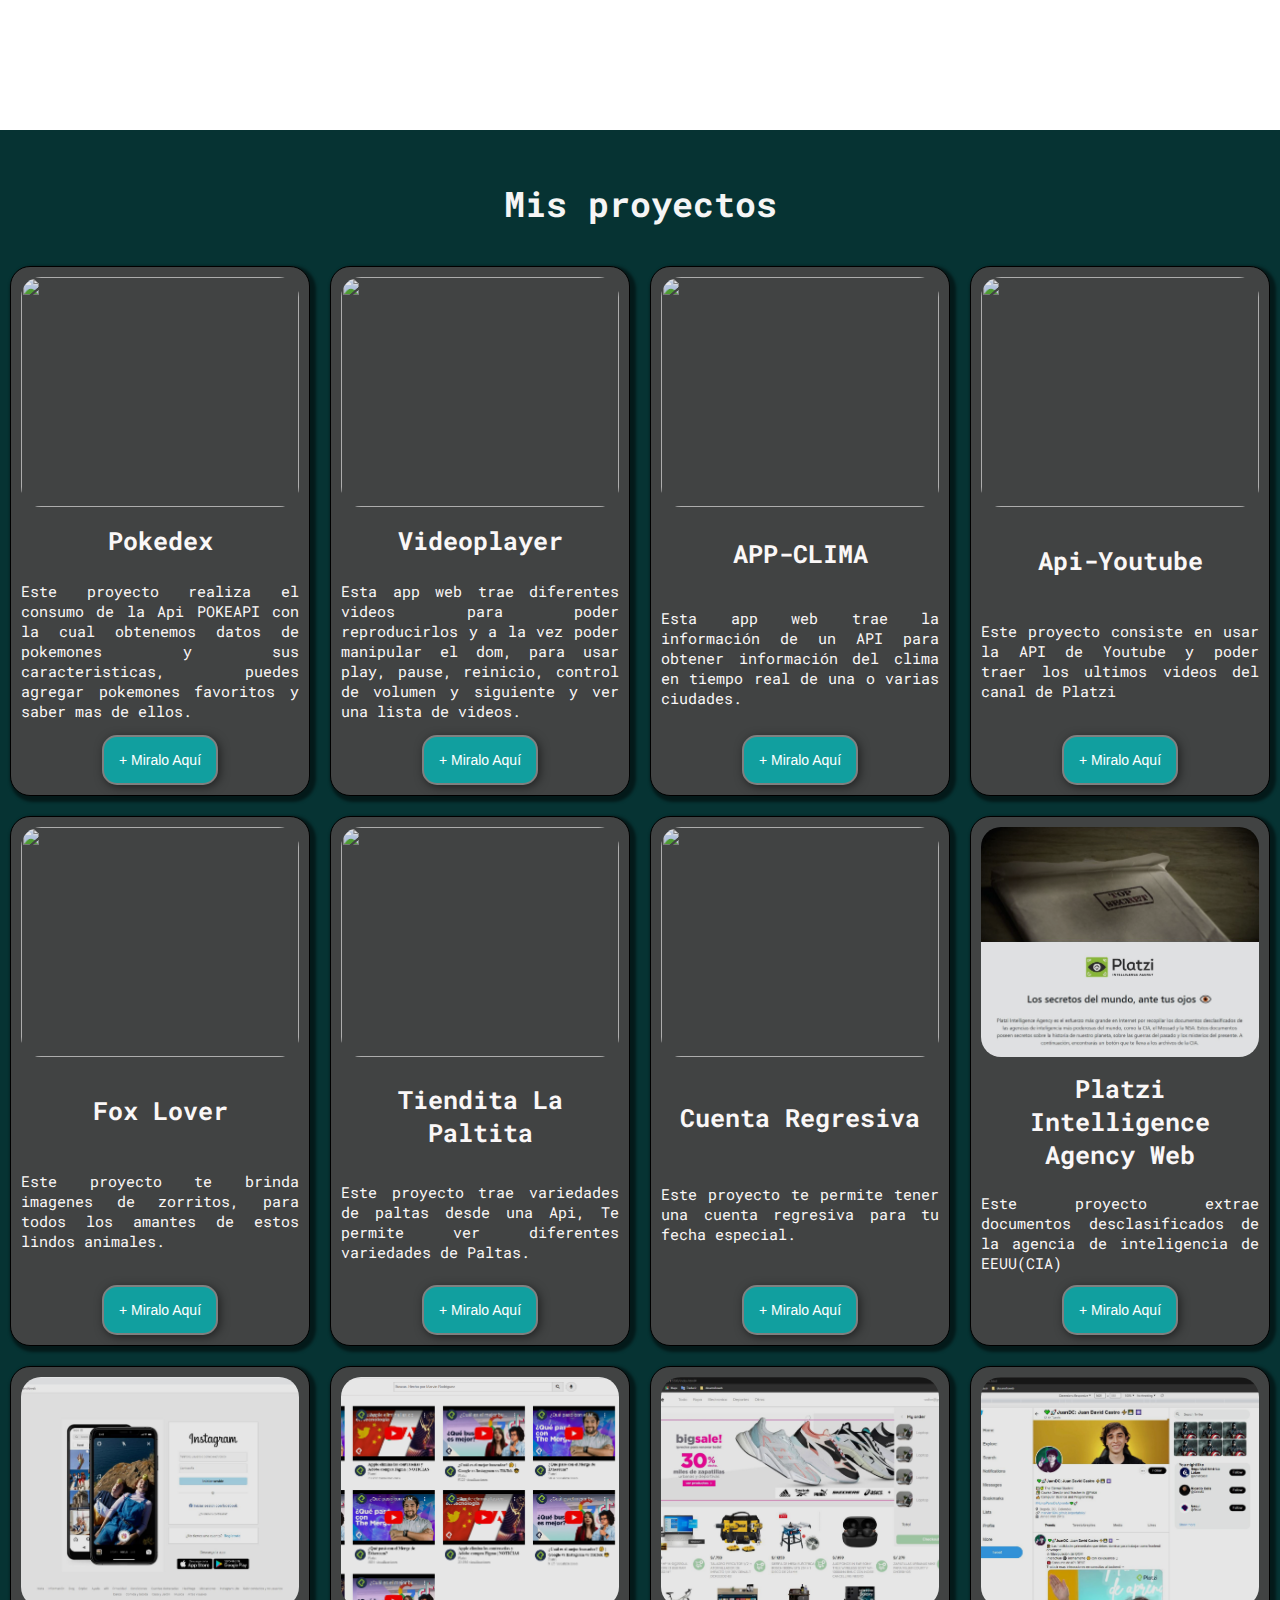
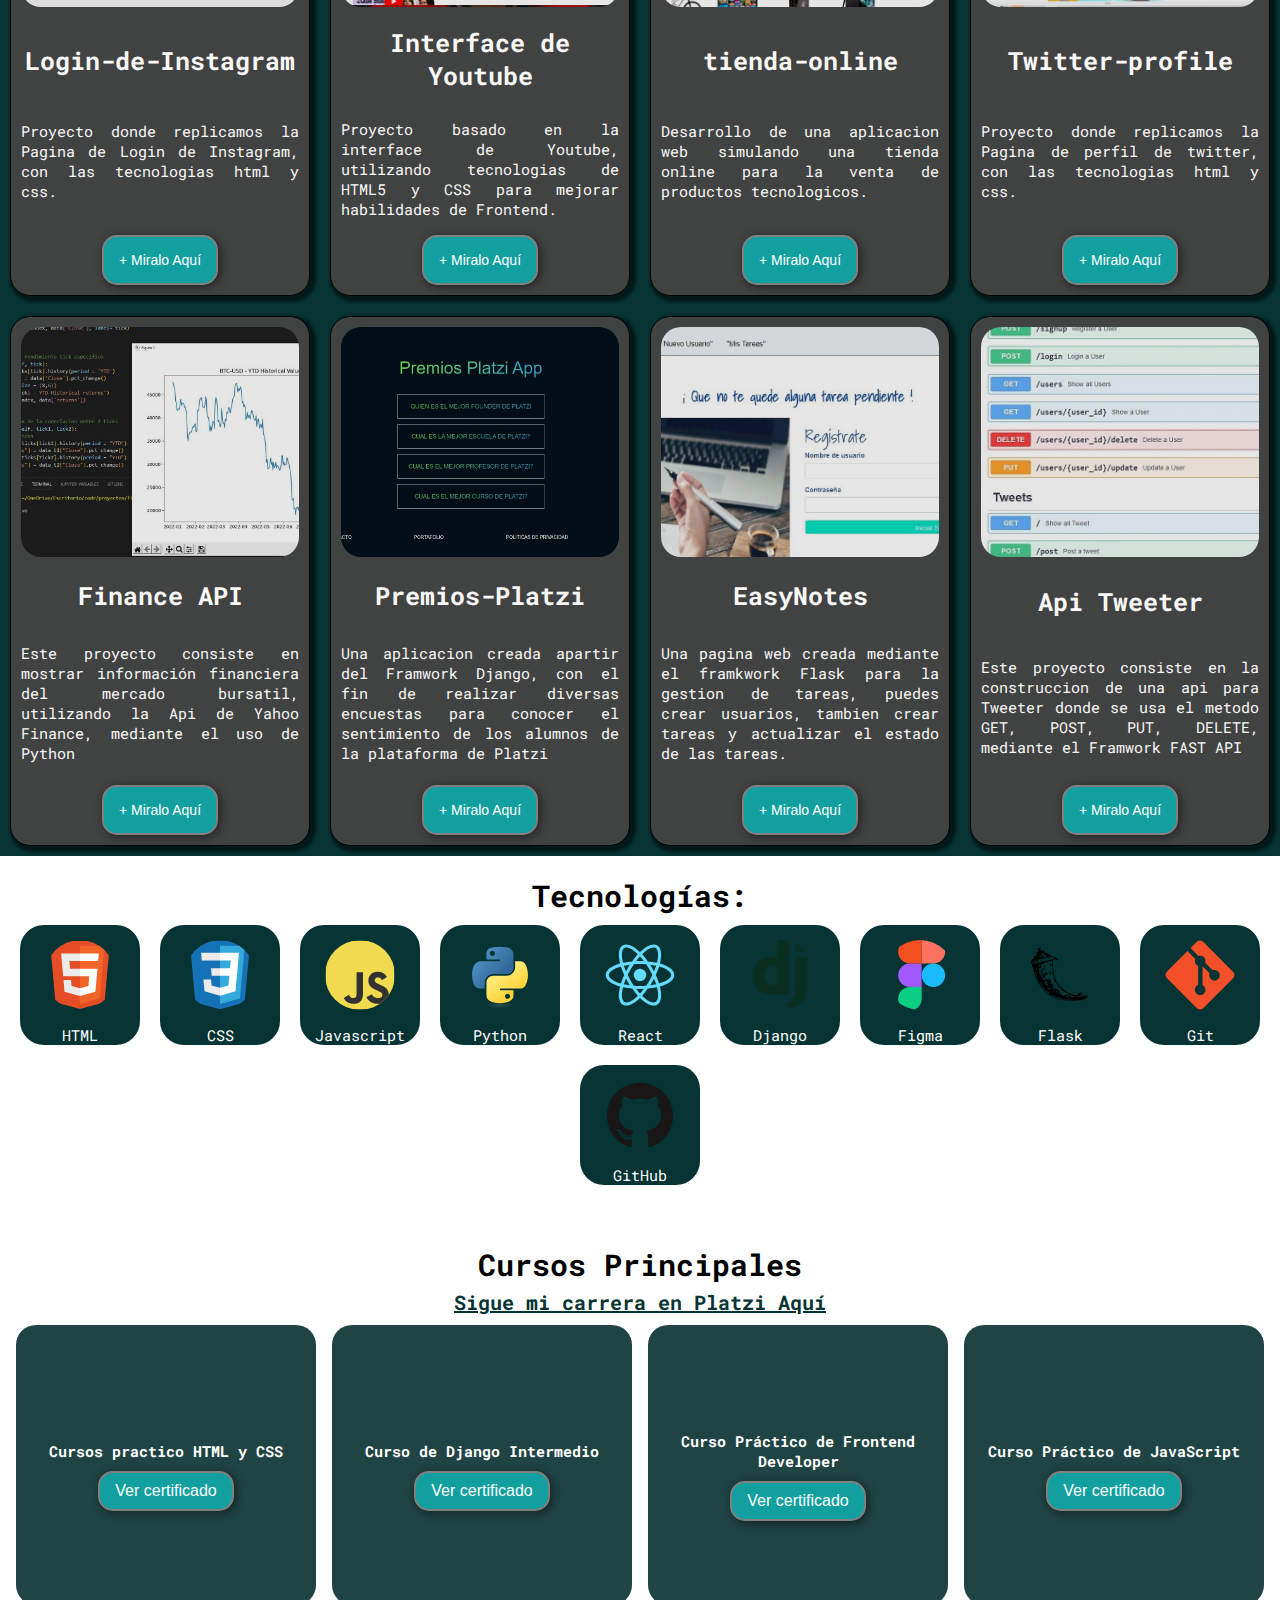
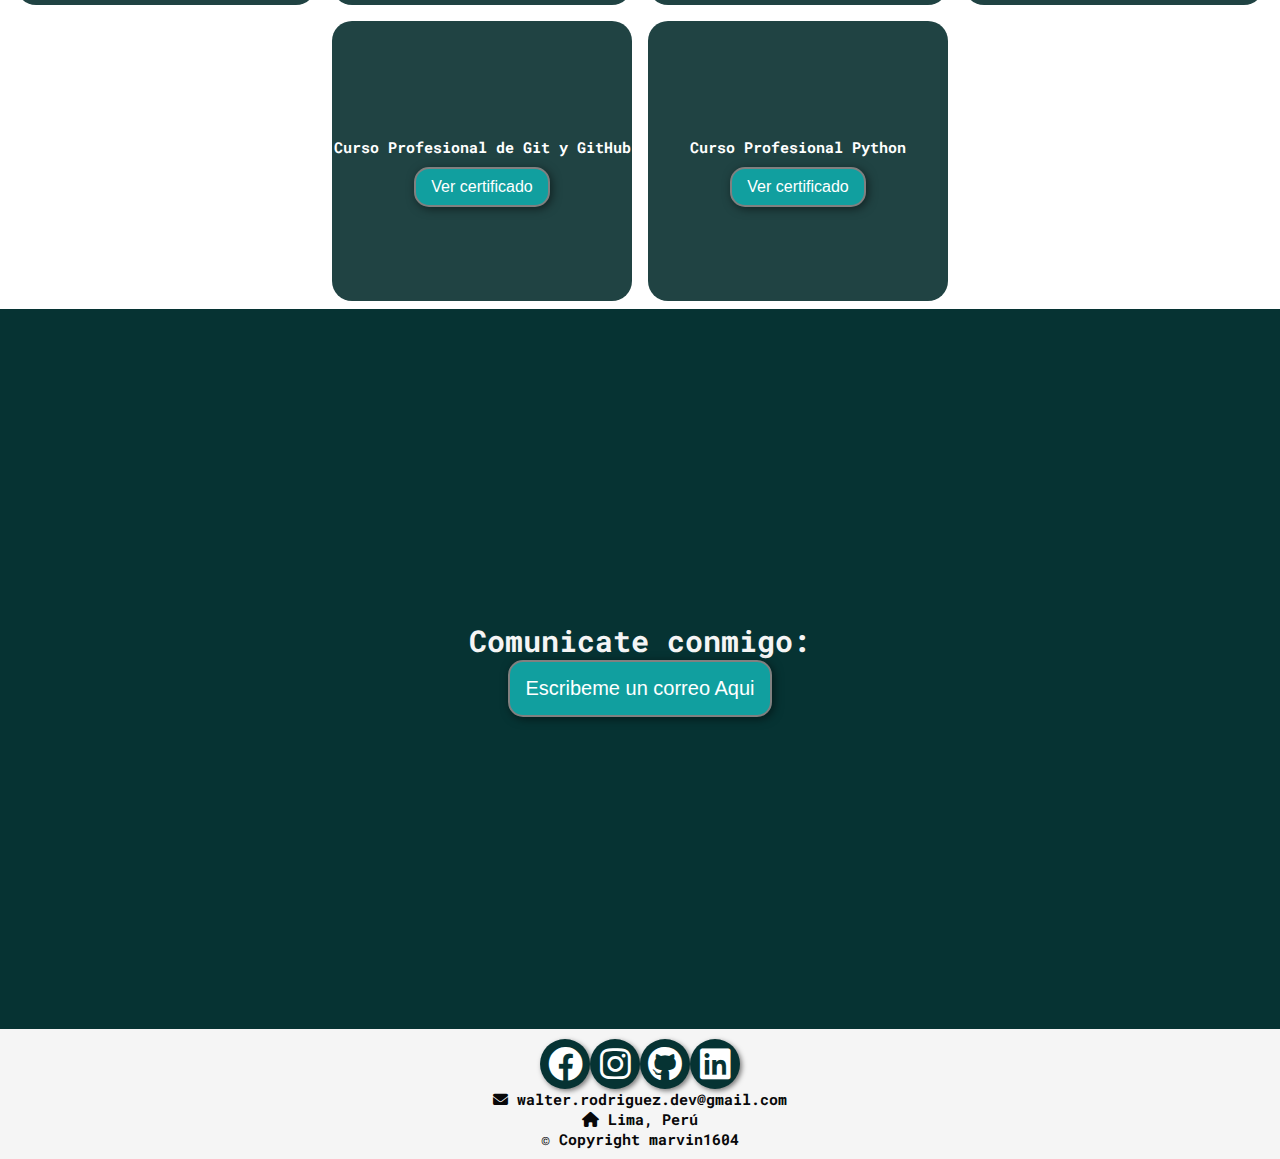
==== commit 64556eeb: "agregando nuevos poryectos y mejorando cards de proyectos" ====
--- a/index.html
+++ b/index.html
@@ -67,7 +67,7 @@
 
   <section id="hero">
     <img src="./images/foto2.png" />
-    <h1>Hola! Soy Walter Rodriguez !,<br> soy desarrollador Web<br>
+    <h1>Hola! <br> Soy Walter Rodriguez!,<br> soy desarrollador Web<br>
       y me apasiona la tecnología.</h1>
     <form action="#soy-yo">
       <button>Más sobre mi</button>
@@ -79,7 +79,8 @@
       <div class="img-container"></div> 
       <div class="texto">
         <h2>Soy <span class="color-acento">Walter Rodríguez</span> </h2>
-        <p>Hola, mi nombre es Walter Rodríguez y soy un desarrollador Frontend, me he estado formando en Platzi como desarrollador web. Manejo lenguaje Python, HTML, CSS, JavaScript, Manejo de Git y Github, React y Django. Tengo experiencia en proyectos personales de desarrollo de software.
+        <br>
+        <p>Hola, soy electronico de formación y desarrollador Frontend, me he estado formando en Platzi como desarrollador web. Manejo lenguaje Python, HTML, CSS, JavaScript, Manejo de Git y Github, React y Django. Tengo experiencia en proyectos personales de desarrollo de software.
         </p>
         <br>
         <p>
@@ -90,7 +91,7 @@
           Quiero ser parte de una empresa donde pueda aportar mi conocimiento y mi talento.
         </p>
         <br>
-        <a href="https://drive.google.com/file/d/1vknRLtTCIvzQjGVY7F0G4fQCGpI4QyWr/view">Descarga mi curriculum Aquí</a>
+        <a href="./curriculum/juniordeveloper_walterrodriguez_CV.pdf" download="juniordeveloper_walterrodriguez_CV.pdf">Descarga mi curriculum Aquí</a>
 
       </div>          
     </div>
@@ -102,6 +103,8 @@
       <div class="amor">
         <img src="./images/amor-tecnologia.jpg" alt="">
         <p>El amor por la tecnología y la programación es fundamental en mi vida, me encanta poder tener ideas y hacerlas reales.</p>
+        <br>
+        <br>
     </div>
     </div>
   </section>
@@ -112,102 +115,125 @@
       <div class="proyectos">
 
         <div class="carta">
-          <img src="https://i.postimg.cc/C19vpCvW/app-clima.jpg" alt="">
+          <a href="https://marvin1604.github.io/api-rest/"><img src="https://i.postimg.cc/d1wm9W0j/pokedex.jpg" alt=""></a>          
+          <h3>Pokedex</h3>
+          <p>
+            Este proyecto realiza el consumo de la Api POKEAPI con la cual obtenemos datos de pokemones y sus caracteristicas, puedes agregar pokemones favoritos y saber mas de ellos.
+          </p>
+          <form action="https://marvin1604.github.io/api-rest/">
+            <button>+ Miralo Aquí</button>
+          </form>
+        </div>
+
+        <div class="carta">
+          <a href="https://marvin1604.github.io/videoplayer/"><img src="https://i.postimg.cc/FKw5CmVb/reproductor-video.jpg" alt=""></a>
+          <h3>Videoplayer</h3>
+          <p>
+            Esta app web trae diferentes videos para poder reproducirlos y a la vez poder manipular el dom, para usar play, pause, reinicio, control de volumen y siguiente y ver una lista de videos.
+          </p>
+          <form action="https://marvin1604.github.io/videoplayer/">
+            <button>+ Miralo Aquí</button>
+          </form>
+        </div>
+
+        <div class="carta">
+          <a href="https://marvin1604.github.io/Aplicacion-de-clima/"><img src="https://i.postimg.cc/C19vpCvW/app-clima.jpg" alt=""></a>
           <h3>APP-CLIMA</h3>
           <p>Esta app web trae la información de un API para obtener información del clima en tiempo real de una o varias ciudades.
           </p>
           <form action="https://marvin1604.github.io/Aplicacion-de-clima/">
-            <button>+ Ver más</button>
-          </form>
-        </div>
-
-        <div class="carta">
-          <img src="https://i.postimg.cc/tg1KjV9y/api-youtube.jpg" alt="">
+            <button>+ Miralo Aquí</button>
+          </form>
+        </div>
+
+        <div class="carta">
+          <a href="https://marvin1604.github.io/async-lading/"><img src="https://i.postimg.cc/tg1KjV9y/api-youtube.jpg" alt=""></a>
           <h3>Api-Youtube</h3>
           <p>Este proyecto consiste en usar la API de Youtube y poder traer los ultimos videos del canal de Platzi
           </p>
           <form action="https://marvin1604.github.io/async-lading/">
-            <button>+ Ver más</button>
-          </form>
-        </div>
-
-        <div class="carta">
-          <img src="https://i.postimg.cc/dQ6VsVfp/fox-lover.jpg" alt="">
+            <button>+ Miralo Aquí</button>
+          </form>
+        </div>
+
+        <div class="carta">
+          <a href="https://marvin1604.github.io/fox-images/"><img src="https://i.postimg.cc/dQ6VsVfp/fox-lover.jpg" alt=""></a>
           <h3>Fox Lover</h3>
           <p>Este proyecto te brinda imagenes de zorritos, para todos los amantes de estos lindos animales.
           </p>
           <form action="https://marvin1604.github.io/fox-images/">
-            <button>+ Ver más</button>
-          </form>
-        </div>
-
-        <div class="carta">
-          <img src="https://i.postimg.cc/zB6ZB4nL/la-paltita.jpg" alt="">
+            <button>+ Miralo Aquí</button>
+          </form>
+        </div>
+
+        <div class="carta">
+          <a href="https://marvin1604.github.io/La-tiendita-de-Paltitas/"><img src="https://i.postimg.cc/zB6ZB4nL/la-paltita.jpg" alt=""></a>
           <h3>Tiendita La Paltita</h3>
           <p>Este proyecto trae variedades de paltas desde una Api, Te permite ver diferentes variedades de Paltas.
           </p>
           <form action="https://marvin1604.github.io/La-tiendita-de-Paltitas/">
-            <button>+ Ver más</button>
-          </form>
-        </div>
-
-        <div class="carta">
-          <img src="https://i.postimg.cc/C1ZXWJWw/cuenta-regresiva.jpg" alt="">
+            <button>+ Miralo Aquí</button>
+          </form>
+        </div>
+
+        <div class="carta">
+          <a href="https://marvin1604.github.io/cuenta-regresiva/"><img src="https://i.postimg.cc/C1ZXWJWw/cuenta-regresiva.jpg" alt=""></a>
           <h3>Cuenta Regresiva</h3>
           <p>Este proyecto te permite tener una cuenta regresiva para tu fecha especial.
           </p>
           <form action="https://marvin1604.github.io/cuenta-regresiva/">
-            <button>+ Ver más</button>
-          </form>
-        </div>
-
-
-
-        <div class="carta">
-          <img src="./images/proyectos/agency.JPG" alt="">
+            <button>+ Miralo Aquí</button>
+          </form>
+        </div>
+
+        <div class="carta">
+          <a href="https://marvin1604.github.io/intelligence-agency/"><img src="./images/proyectos/agency.JPG" alt=""></a>
           <h3>Platzi Intelligence Agency Web</h3>
           <p>Este proyecto extrae documentos desclasificados
              de la  agencia de inteligencia de EEUU(CIA)
           </p>
           <form action="https://marvin1604.github.io/intelligence-agency/">
-            <button>+ Ver más</button>
+            <button>+ Miralo Aquí</button>
           </form>
         </div>
         
         <div class="carta">
-          <img src="./images/proyectos/instagram.JPG" alt="">
+          <a href="https://marvin1604.github.io/Login-de-Instagram/"><img src="./images/proyectos/instagram.JPG" alt=""></a>
           <h3>Login-de-Instagram</h3>
           <p>Proyecto donde replicamos la Pagina de Login de Instagram, con las tecnologias html y css.
           </p>
           <form action="https://marvin1604.github.io/Login-de-Instagram/">
-            <button>+ Ver más</button>
-          </form>
-        </div>
-        <div class="carta">
-          <img src="./images/proyectos/youtube-replica.PNG" alt="">
+            <button>+ Miralo Aquí</button>
+          </form>
+        </div>
+
+        <div class="carta">
+          <a href="https://marvin1604.github.io/interface-de-youtube/"><img src="./images/proyectos/youtube-replica.PNG" alt=""></a>
           <h3>Interface de Youtube</h3>
           <p>Proyecto basado en la interface de Youtube, utilizando tecnologias de HTML5 y CSS para mejorar habilidades de Frontend.
           </p>
           <form action="https://marvin1604.github.io/interface-de-youtube/">
-            <button>+ Ver más</button>
-          </form>
-        </div>
-        <div class="carta">
-          <img src="./images/proyectos/tienda-online.JPG" alt="">
+            <button>+ Miralo Aquí</button>
+          </form>
+        </div>
+
+        <div class="carta">
+          <a href="https://marvin1604.github.io/tienda-online/"><img src="./images/proyectos/tienda-online.JPG" alt=""></a>
           <h3>tienda-online</h3>
           <p>Desarrollo de una aplicacion web simulando una tienda online para la venta de productos tecnologicos.
           </p>
           <form action="https://marvin1604.github.io/tienda-online/">
-            <button>+ Ver más</button>
-          </form>
-        </div>
-        <div class="carta">
-          <img src="./images/proyectos/twiter.JPG" alt="">
+            <button>+ Miralo Aquí</button>
+          </form>
+        </div>
+
+        <div class="carta">
+          <a href="https://marvin1604.github.io/Twitter-profile/"><img src="./images/proyectos/twiter.JPG" alt=""></a>
           <h3>Twitter-profile</h3>
           <p>Proyecto donde replicamos la Pagina de perfil de twitter, con las tecnologias html y css.
           </p>
           <form action="https://marvin1604.github.io/Twitter-profile/">
-            <button>+ Ver más</button>
+            <button>+ Miralo Aquí</button>
           </form>
         </div>
 
@@ -218,7 +244,7 @@
             utilizando la Api de Yahoo Finance, mediante el uso de Python
           </p>
           <form action="https://github.com/marvin1604/financeAPI">
-            <button>+ Ver más</button>
+            <button>+ Miralo Aquí</button>
           </form>
         </div>
         <div class="carta">
@@ -229,7 +255,7 @@
             de Platzi
           </p>
           <form action="https://github.com/marvin1604/Premios-Platzi">
-            <button>+ Ver más</button>
+            <button>+ Miralo Aquí</button>
           </form>
         </div>
 
@@ -240,7 +266,7 @@
             puedes crear usuarios, tambien crear tareas y actualizar el estado de las tareas.
           </p>
           <form action="https://github.com/marvin1604/easy-notes">
-            <button>+ Ver más</button>
+            <button>+ Miralo Aquí</button>
           </form>        
         </div>
 
@@ -251,19 +277,14 @@
             donde se usa el metodo GET, POST, PUT, DELETE, mediante el Framwork FAST API
           </p>
           <form action="https://github.com/marvin1604/API_tweeter">
-            <button>+ Ver más</button>
-          </form>
-        </div>
-
-        
-
-
-      </div>      
-    </div>
-
+            <button>+ Miralo Aquí </button>
+          </form>
+        </div>
+      </div>
+    </div>
   </section>
   
-  <section id="tecnologias">    
+  <section id="tecnologias">
     <div class="container">
       <h2>Tecnologías:</h2>
       <div class="container-images-tecnologias">
@@ -317,42 +338,42 @@
           <img src="https://static.platzi.com/media/achievements/badge-practico-html-css-1-106665ee-bf4f-4301-8991-1fab9e54a73e.png" alt="">
           <p>Cursos practico HTML y CSS</p>
           <form action="https://platzi.com/p/walter.rodriguez1992/curso/1758-html-practico/diploma/detalle/">
-            <button>Ver certificado</button>
+            <button class="certificado">Ver certificado</button>
           </form>
         </div>
         <div class="curso-2">
           <img src="https://static.platzi.com/media/achievements/piezas-django-intermedio-testing-static-files-django-admin_badge-354a5d94-cd66-4a58.png" alt="">
           <p>Curso de Django Intermedio</p>
           <form action="https://platzi.com/p/walter.rodriguez1992/curso/2728-django-intermedio/diploma/detalle/">
-            <button>Ver certificado</button>
+            <button class="certificado">Ver certificado</button>
           </form>
         </div>
         <div class="curso-3">
           <img src="https://static.platzi.com/media/achievements/badge-curso-practico-frontend-developer-d28c2eb0-cd3e-4951-bb96-5f1bcab2add5.png" alt="">
           <p>Curso Práctico de Frontend Developer</p>
           <form action="https://platzi.com/p/walter.rodriguez1992/curso/2477-frontend-developer-practico/diploma/detalle/">
-            <button>Ver certificado</button>
+            <button class="certificado">Ver certificado</button>
           </form>
         </div>
         <div class="curso-4">
           <img src="https://static.platzi.com/media/achievements/practico-javascript_badge-fb533fa5-73c8-4f75-9d81-0294d9013ab5.png" alt="">
           <p>Curso Práctico de JavaScript</p>
           <form action="https://platzi.com/p/walter.rodriguez1992/curso/3271-javascript-practico/diploma/detalle/">
-            <button>Ver certificado</button>
+            <button class="certificado">Ver certificado</button>
           </form>
         </div>
         <div class="curso-5">
           <img src="https://static.platzi.com/media/achievements/badge-github-0b729570-934d-47d8-ba6b-610d7f15e0ec.png" alt="">
           <p>Curso Profesional de Git y GitHub</p>
           <form action="https://platzi.com/p/walter.rodriguez1992/curso/3271-javascript-practico/diploma/detalle/">
-            <button>Ver certificado</button>
+            <button class="certificado">Ver certificado</button>
           </form>
         </div>
         <div class="curso-6">
           <img src="https://static.platzi.com/media/achievements/badge-profesional-de-python-22f3ae5d-ce99-4519-a20a-2aa46ea2c840.png" alt="">
           <p>Curso Profesional Python</p>
           <form action="https://platzi.com/p/walter.rodriguez1992/curso/2397-python-profesional/diploma/detalle/">
-            <button>Ver certificado</button>
+            <button class="certificado">Ver certificado</button>
           </form>
         </div>
 
--- a/css/styles.css
+++ b/css/styles.css
@@ -232,7 +232,6 @@
     color: rgb(245,245,245);
     text-align: center;
     width: 100%;
-
 }
 
 #mis-proyectos .container{
@@ -255,10 +254,14 @@
     padding: 10px;
     margin: 10px;
     border-radius: 20px;
+    border: 1px solid black;
+    background: rgb(65, 67, 67);
+    box-shadow: 3px 3px 3px 3px rgba(0,0,0,0.5);
+    color: rgb(250, 247, 247);
 }
 #mis-proyectos .carta img{
     width: 100%;
-    height: 250px;
+    height: 230px;
     object-fit: cover;
     max-width: 400px ;
     border-radius: 20px;
@@ -266,7 +269,7 @@
     z-index: 0;
 }
 #mis-proyectos .carta img:hover{
-    transform: scale(1.1);
+    transform: scale(1.05);
     filter: brightness(100%);
 }
 #mis-proyectos .carta h3{
@@ -310,7 +313,7 @@
     align-items: center;
     margin: 10px;
     border-radius: 20%;
-    background: #25262a;
+    background: rgb(6, 51, 51);
     font-size: 1.4rem;
     color: white;
     width: 80px;
@@ -344,8 +347,8 @@
     align-items: center;
     margin: 8px;
     background: rgba(6, 45, 45, 0.896);
-    width: 200px;
-    height: 200px;
+    width: 220px;
+    height: 220px;
     max-width: 300px;
     border-radius: 20px;
 }
@@ -356,8 +359,11 @@
     text-align: center;
 }
 #tecnologias .container .container-images-cursos button{
-    font-size: 1.2rem;
+    font-size: 1.4rem;
     margin-bottom: 8px;
+    height: 40px;
+    display: flex ;
+    align-items: center;
 }
 #tecnologias .container .container-images-cursos img{
     width: 80px;     
